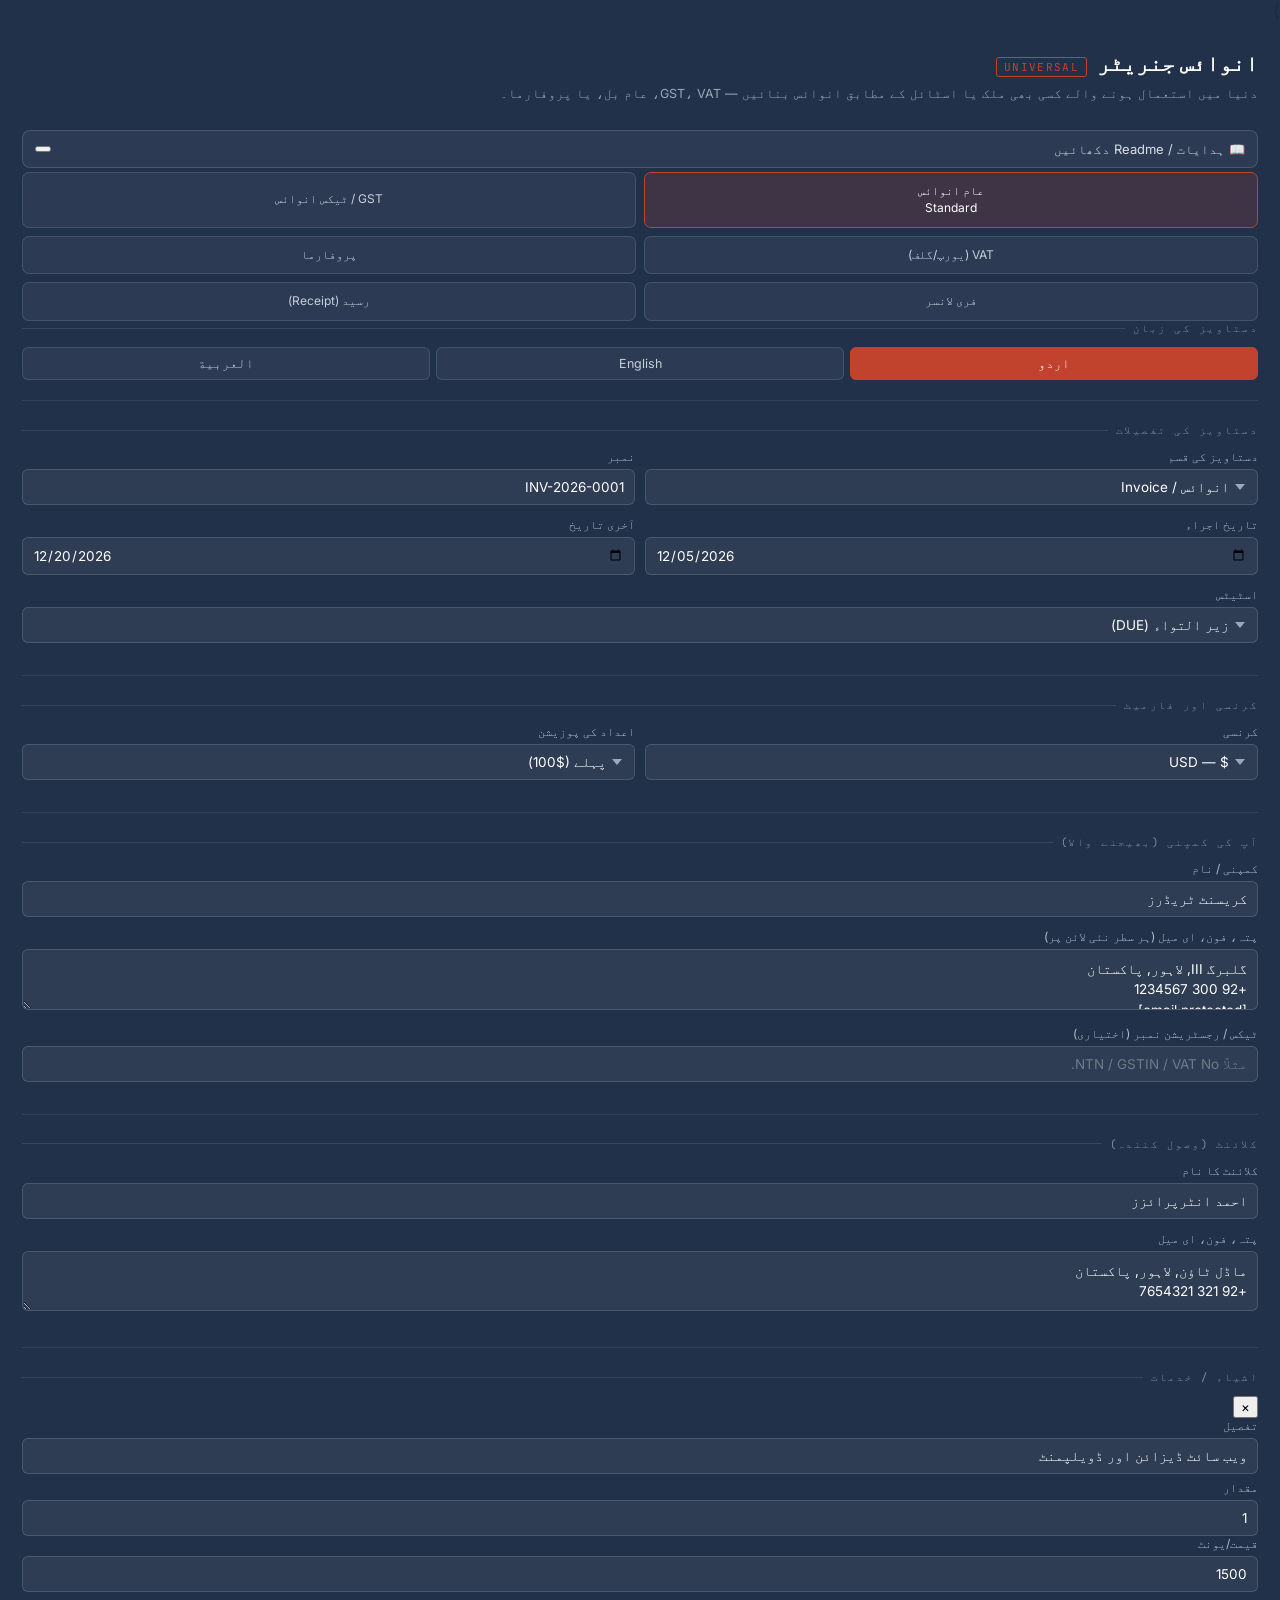
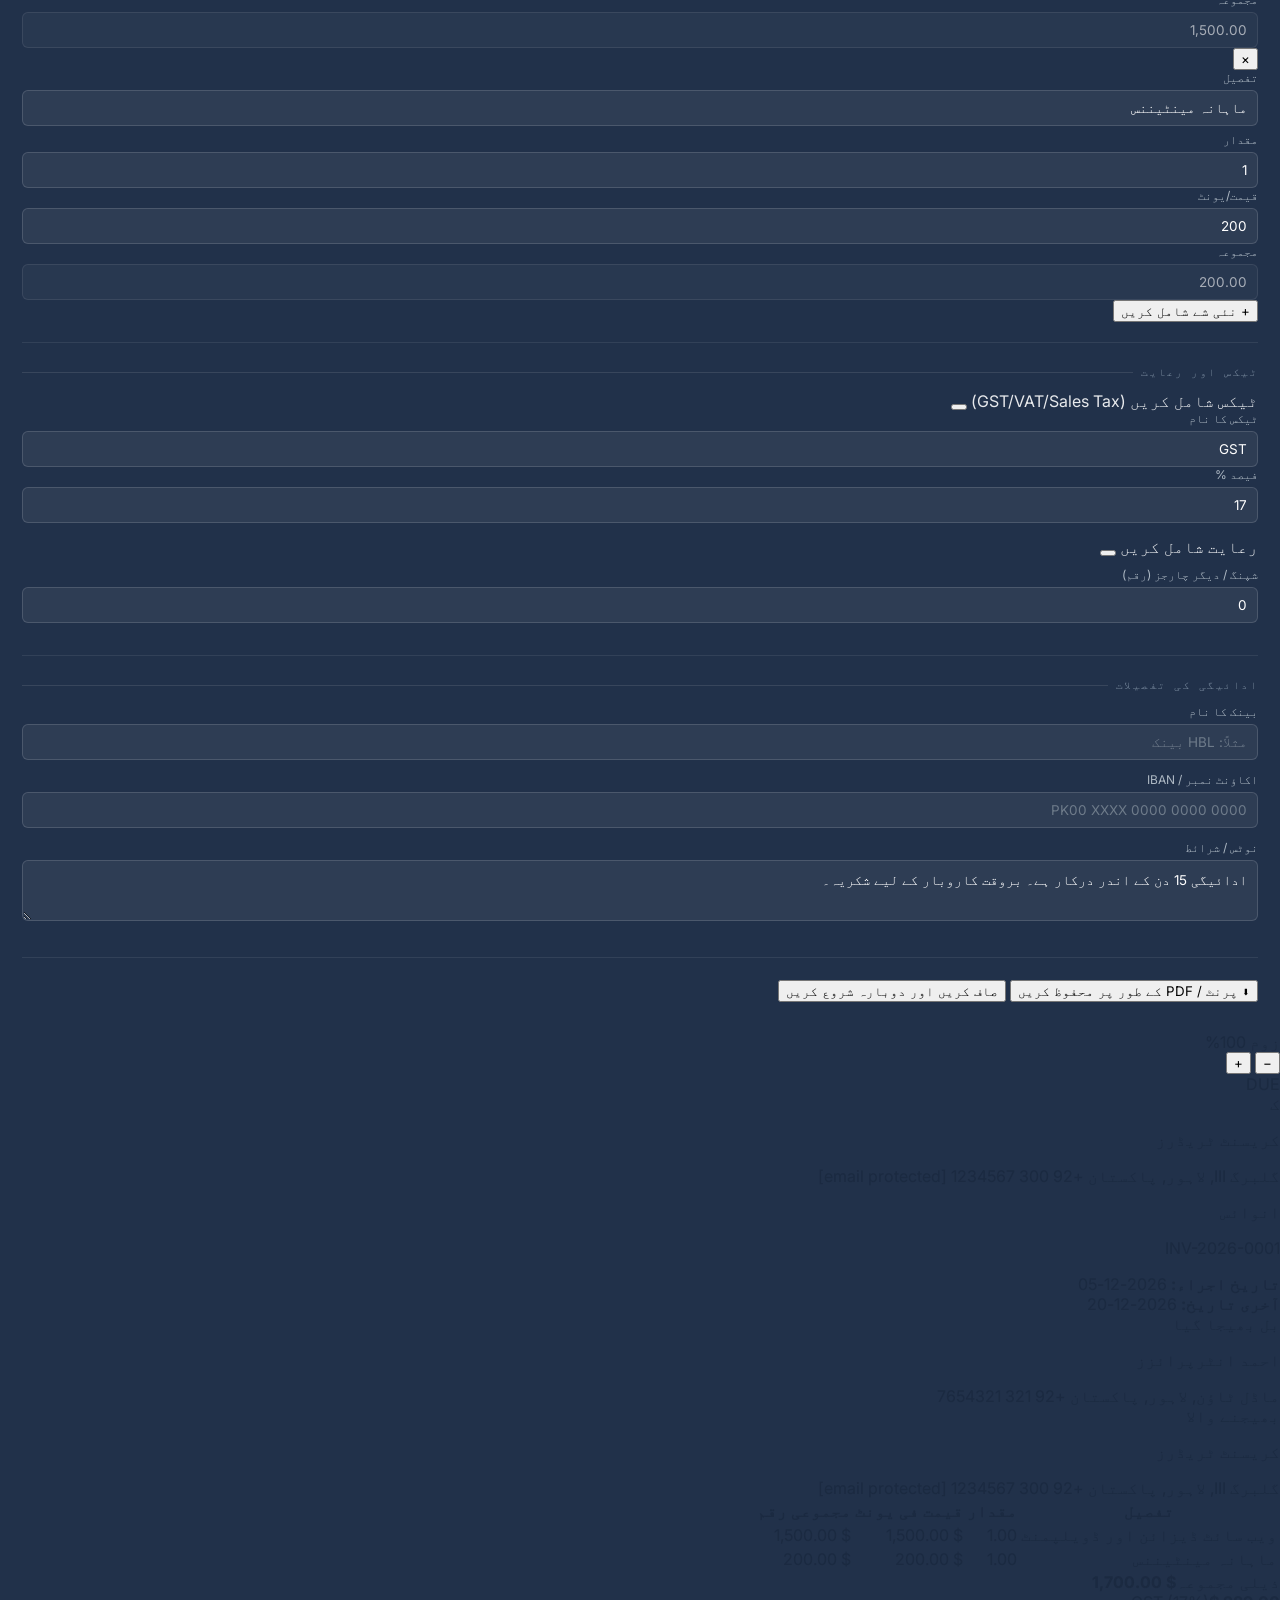
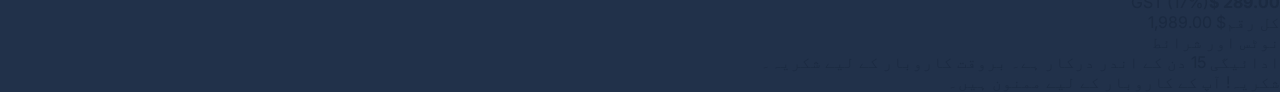
==== index.html @ 214c857a "Update index.html" ====
<!DOCTYPE html>
<html lang="ur" dir="rtl">
<head>
<meta charset="UTF-8">
<meta name="viewport" content="width=device-width, initial-scale=1.0">
<title>انوائس جنریٹر — Universal Invoice Generator</title>
<link rel="preconnect" href="https://fonts.googleapis.com">
<link href="https://fonts.googleapis.com/css2?family=Source+Serif+4:opsz,wght@8..60,400;8..60,500;8..60,600;8..60,700&family=Inter:wght@400;500;600;700&family=JetBrains+Mono:wght@400;500;600&family=Noto+Nastaliq+Urdu:wght@400;700&display=swap" rel="stylesheet">
<style>
:root{
  --ink:#1B2A41;
  --paper:#FAFAF7;
  --slate:#5B6B7C;
  --accent:#C1432E;
  --hairline:#D8D4CB;
  --success:#3D7A5C;
  --panel:#EFEDE6;
  --panel-deep:#21314A;
  --white:#FFFFFF;
}
*{box-sizing:border-box;}
html,body{margin:0;padding:0;}
body{
  font-family:'Inter',sans-serif;
  background:var(--panel-deep);
  color:var(--ink);
  min-height:100vh;
}
::selection{background:var(--accent);color:white;}

button{font-family:inherit;cursor:pointer;}
input,select,textarea{font-family:'Inter',sans-serif;}

.app{
  display:flex;
  flex-direction:column;
  min-height:100vh;
}

.panel{
  background:var(--panel-deep);
  color:#E7E9EC;
  padding:28px 22px 30px;
  position:relative;
}
.panel::-webkit-scrollbar{width:8px;}
.panel::-webkit-scrollbar-thumb{background:rgba(255,255,255,0.15);border-radius:4px;}

.brand{
  display:flex;
  align-items:baseline;
  gap:10px;
  margin-bottom:4px;
}
.brand .mark{
  font-family:'JetBrains Mono',monospace;
  font-size:11px;
  letter-spacing:0.12em;
  color:var(--accent);
  border:1px solid var(--accent);
  padding:2px 7px;
  border-radius:3px;
}
.brand h1{
  font-family:'Source Serif 4',serif;
  font-size:22px;
  font-weight:600;
  margin:0;
  color:#fff;
}

.readme-toggle-row{
  display:flex;
  align-items:center;
  justify-content:space-between;
  background:rgba(255,255,255,0.05);
  border:1px solid rgba(255,255,255,0.14);
  border-radius:8px;
  padding:10px 12px;
  margin:14px 0 4px;
}
.readme-toggle-row span{
  font-size:13px;
  color:#D7DEE5;
}
.readme-panel{
  background:rgba(255,255,255,0.05);
  border:1px solid rgba(255,255,255,0.14);
  border-radius:8px;
  padding:16px 16px 4px;
  margin-bottom:18px;
  font-size:12.5px;
  line-height:1.85;
  color:#C7D0DA;
  display:none;
}
.readme-panel.open{display:block;}
.readme-panel h3{
  font-family:'Source Serif 4',serif;
  font-size:14.5px;
  color:#fff;
  margin:14px 0 6px;
}
.readme-panel h3:first-child{margin-top:0;}
.readme-panel ul{margin:0 0 10px;padding-right:18px;}
[dir="ltr"] .readme-panel ul{padding-right:0;padding-left:18px;}
.readme-panel li{margin-bottom:5px;}
.readme-panel code{
  background:rgba(255,255,255,0.1);
  padding:1px 6px;
  border-radius:4px;
  font-family:'JetBrains Mono',monospace;
  font-size:11.5px;
  color:#FFD9CC;
}
.readme-panel table{width:100%;border-collapse:collapse;margin-bottom:10px;font-size:11.5px;}
.readme-panel th,.readme-panel td{
  border:1px solid rgba(255,255,255,0.14);
  padding:6px 8px;
  text-align:right;
}
[dir="ltr"] .readme-panel th,[dir="ltr"] .readme-panel td{text-align:left;}
.readme-panel th{color:#fff;background:rgba(255,255,255,0.06);}

.panel .sub{
  font-size:12.5px;
  color:#9BA8B8;
  margin:6px 0 26px;
  line-height:1.6;
}

.field-group{
  margin-bottom:22px;
  padding-bottom:20px;
  border-bottom:1px solid rgba(255,255,255,0.08);
}
.field-group:last-of-type{border-bottom:none;}
.fg-label{
  font-family:'JetBrains Mono',monospace;
  font-size:10.5px;
  letter-spacing:0.14em;
  text-transform:uppercase;
  color:#7E8FA3;
  margin-bottom:12px;
  display:flex;
  align-items:center;
  gap:8px;
}
.fg-label::after{
  content:'';
  flex:1;
  height:1px;
  background:rgba(255,255,255,0.1);
}

label.field{
  display:block;
  margin-bottom:12px;
}
label.field span{
  display:block;
  font-size:12px;
  color:#AEB9C4;
  margin-bottom:5px;
}
.row2{display:grid;grid-template-columns:1fr 1fr;gap:10px;}
.row3{display:grid;grid-template-columns:1fr 1fr 1fr;gap:10px;}

input[type=text],input[type=number],input[type=date],input[type=email],select,textarea{
  width:100%;
  background:rgba(255,255,255,0.06);
  border:1px solid rgba(255,255,255,0.14);
  color:#fff;
  padding:9px 10px;
  border-radius:6px;
  font-size:13.5px;
  outline:none;
  transition:border-color .15s, background .15s;
}
input::placeholder,textarea::placeholder{color:#6E7B8A;}
input:focus,select:focus,textarea:focus{
  border-color:var(--accent);
  background:rgba(255,255,255,0.09);
}
textarea{resize:vertical;min-height:54px;line-height:1.5;}
select{appearance:none;background-image:url("data:image/svg+xml,%3Csvg xmlns='http://www.w3.org/2000/svg' width='10' height='6'%3E%3Cpath d='M0 0l5 6 5-6z' fill='%239BA8B8'/%3E%3C/svg%3E");background-repeat:no-repeat;background-position:left 12px center;padding-left:28px;}
[dir="rtl"] select{background-position:right 12px center;padding-right:28px;padding-left:10px;}

.template-grid{
  display:grid;
  grid-template-columns:1fr 1fr;
  gap:8px;
}
.tpl-btn{
  background:rgba(255,255,255,0.05);
  border:1px solid rgba(255,255,255,0.12);
  color:#C7D0DA;
  padding:10px 8px;
  border-radius:7px;
  font-size:12px;
  text-align:center;
  line-height:1.4;
}
.tpl-btn.active{
  border-color:var(--accent);
  background:rgba(193,67,46,0.18);
  color:#fff;
}

.lang-toggle{
  display:flex;
  gap:6px;
}
.lang-toggle button{
  flex:1;
  background:rgba(255,255,255,0.05);
  border:1px solid rgba(255,255,255,0.12);
  color:#C7D0DA;
  padding:8px 4px;
  border-radius:6px;
  font-size:12.5px;
}
.lang-toggle button.active{
  background:var(--accent);
  border-color:var(--accent);
  color:#fff;
  .items-list{display:flex;flex-direction:column;gap:10px;}
.item-card{
  background:rgba(255,255,255,0.04);
  border:1px solid rgba(255,255,255,0.1);
  border-radius:8px;
  padding:12px;
  position:relative;
}
.item-card .item-top{
  display:grid;
  grid-template-columns:1fr;
  gap:8px;
  margin-bottom:8px;
}
.item-card .item-nums{
  display:grid;
  grid-template-columns:1fr 1fr 1fr;
  gap:8px;
}
.item-card .item-nums label span{font-size:10.5px;}
.remove-item{
  position:absolute;
  top:8px;
  left:8px;
  background:none;
  border:none;
  color:#8A97A6;
  font-size:16px;
  line-height:1;
  padding:2px 6px;
}
[dir="rtl"] .remove-item{left:auto;right:8px;}
.remove-item:hover{color:var(--accent);}

.add-item-btn{
  width:100%;
  background:transparent;
  border:1.5px dashed rgba(255,255,255,0.25);
  color:#AEB9C4;
  padding:10px;
  border-radius:7px;
  font-size:13px;
  margin-top:10px;
}
.add-item-btn:hover{border-color:var(--accent);color:#fff;}

.toggle-row{
  display:flex;
  align-items:center;
  justify-content:space-between;
  margin-bottom:12px;
}
.toggle-row span{font-size:13px;color:#D7DEE5;}
.switch{
  width:38px;height:21px;
  background:rgba(255,255,255,0.15);
  border-radius:12px;
  position:relative;
  border:none;
  flex-shrink:0;
}
.switch::after{
  content:'';
  width:15px;height:15px;
  background:#fff;
  border-radius:50%;
  position:absolute;
  top:3px;left:3px;
  transition:transform .18s;
}
.switch.on{background:var(--accent);}
.switch.on::after{transform:translateX(17px);}
[dir="rtl"] .switch.on::after{transform:translateX(-17px);}

.tax-row{display:grid;grid-template-columns:1fr 90px;gap:8px;align-items:end;}

.action-bar{
  margin:24px 0 0;
  padding:18px 0 4px;
  border-top:1px solid rgba(255,255,255,0.1);
}
.btn-primary{
  width:100%;
  background:var(--accent);
  color:#fff;
  border:none;
  padding:14px;
  border-radius:8px;
  font-size:14.5px;
  font-weight:600;
  display:flex;
  align-items:center;
  justify-content:center;
  gap:8px;
  box-shadow:0 8px 24px rgba(193,67,46,0.35);
}
.btn-primary:hover{background:#A8392A;}
.btn-secondary{
  width:100%;
  background:transparent;
  color:#C7D0DA;
  border:1px solid rgba(255,255,255,0.18);
  padding:11px;
  border-radius:8px;
  font-size:13px;
  margin-top:8px;
}
.btn-secondary:hover{border-color:#fff;color:#fff;}

.preview-wrap{
  background:var(--panel-deep);
  display:flex;
  flex-direction:column;
  align-items:center;
  padding:24px 16px 60px;
  overflow-x:auto;
}
.preview-toolbar{
  width:100%;
  max-width:780px;
  display:flex;
  justify-content:space-between;
  align-items:center;
  margin-bottom:18px;
}
.preview-toolbar .zoom-label{
  font-family:'JetBrains Mono',monospace;
  font-size:11px;
  color:#8A97A6;
  letter-spacing:0.08em;
}
.scale-btns{display:flex;gap:6px;}
.scale-btns button{
  background:rgba(255,255,255,0.06);
  border:1px solid rgba(255,255,255,0.14);
  color:#C7D0DA;
  width:30px;height:30px;
  border-radius:6px;
  font-size:15px;
}

#invoice-sheet{
  width:780px;
  min-height:1040px;
  background:var(--paper);
  box-shadow:0 30px 60px -10px rgba(0,0,0,0.5), 0 0 0 1px rgba(0,0,0,0.05);
  position:relative;
  padding:56px 58px 64px;
  font-family:'Inter',sans-serif;
  color:var(--ink);
}
#invoice-sheet.lang-ur{
  direction:rtl;
  font-family:'Noto Nastaliq Urdu','Inter',sans-serif;
}
#invoice-sheet.lang-ar{
  direction:rtl;
  font-family:'Noto Nastaliq Urdu','Inter',sans-serif;
}

.doc-head{
  display:flex;
  justify-content:space-between;
  align-items:flex-start;
  padding-bottom:28px;
  border-bottom:2px solid var(--ink);
  margin-bottom:28px;
}
.issuer-block .logo-fallback{
  width:46px;height:46px;
  background:var(--ink);
  color:var(--paper);
  display:flex;align-items:center;justify-content:center;
  font-family:'Source Serif 4',serif;
  font-size:19px;
  font-weight:700;
  border-radius:4px;
  margin-bottom:10px;
}
.issuer-block .issuer-name{
  font-family:'Source Serif 4',serif;
  font-size:20px;
  font-weight:700;
  margin:0 0 4px;
}
.issuer-block .issuer-meta{
  font-size:12.5px;
  color:var(--slate);
  line-height:1.6;
  white-space:pre-line;
  max-width:280px;
}
.doc-title-block{text-align:left;}
[dir="rtl"] .doc-title-block{text-align:right;}
.doc-title-block .doc-type{
  font-family:'Source Serif 4',serif;
  font-size:32px;
  font-weight:700;
  letter-spacing:0.01em;
  color:var(--ink);
  margin:0 0 6px;
}
.doc-title-block .doc-number{
  font-family:'JetBrains Mono',monospace;
  font-size:13px;
  color:var(--accent);
  font-weight:600;
}
.doc-title-block .doc-dates{
  margin-top:10px;
  font-size:12px;
  color:var(--slate);
  line-height:1.7;
}
.doc-title-block .doc-dates b{color:var(--ink);font-weight:600;}

.status-seal{
  position:absolute;
  top:140px;
  left:62px;
  border:3px solid var(--success);
  color:var(--success);
  font-family:'Source Serif 4',serif;
  font-weight:700;
  font-size:26px;
  letter-spacing:0.12em;
  padding:6px 18px;
  border-radius:6px;
  transform:rotate(-9deg);
  opacity:0.85;
  text-transform:uppercase;
}
[dir="rtl"] .status-seal{left:auto;right:62px;}
.status-seal.due{border-color:var(--accent);color:var(--accent);}

.parties{
  display:grid;
  grid-template-columns:1fr 1fr;
  gap:24px;
  margin-bottom:30px;
}
.party .p-label{
  font-family:'JetBrains Mono',monospace;
  font-size:10px;
  letter-spacing:0.12em;
  text-transform:uppercase;
  color:var(--slate);
  margin-bottom:7px;
}
.party .p-name{font-size:14.5px;font-weight:600;margin-bottom:3px;}
.party .p-meta{font-size:12.5px;color:var(--slate);line-height:1.65;white-space:pre-line;}

table.items{
  width:100%;
  border-collapse:collapse;
  margin-bottom:6px;
}
table.items thead th{
  font-family:'JetBrains Mono',monospace;
  font-size:10px;
  letter-spacing:0.1em;
  text-transform:uppercase;
  color:var(--slate);
  text-align:left;
  padding:0 8px 10px;
  border-bottom:1.5px solid var(--ink);
}
[dir="rtl"] table.items thead th{text-align:right;}
table.items thead th.num,table.items tbody td.num{text-align:right;}
[dir="rtl"] table.items thead th.num,[dir="rtl"] table.items tbody td.num{text-align:left;}
table.items tbody td{
  padding:13px 8px;
  font-size:13px;
  border-bottom:1px solid var(--hairline);
  vertical-align:top;
}
table.items tbody td.num,table.items tbody td.amt{
  font-family:'JetBrains Mono',monospace;
  font-variant-numeric:tabular-nums;
  font-size:12.5px;
}
table.items tbody tr:last-child td{border-bottom:1.5px solid var(--ink);}
table.items tbody td.desc-cell .item-title{font-weight:600;color:var(--ink);}
table.items tbody td.desc-cell .item-sub{color:var(--slate);font-size:11.5px;margin-top:2px;}

.totals-wrap{
  display:flex;
  justify-content:flex-end;
  margin-top:14px;
}
[dir="rtl"] .totals-wrap{justify-content:flex-start;}
.totals-box{width:280px;}
.totals-box .t-row{
  display:flex;
  justify-content:space-between;
  font-size:13px;
  padding:7px 0;
  color:var(--slate);
}
.totals-box .t-row b{
  color:var(--ink);
  font-family:'JetBrains Mono',monospace;
  font-variant-numeric:tabular-nums;
  font-weight:500;
}
.totals-box .t-grand{
  display:flex;
  justify-content:space-between;
  padding:14px 0 0;
  margin-top:8px;
  border-top:2px solid var(--ink);
  font-family:'Source Serif 4',serif;
  font-size:19px;
  font-weight:700;
  color:var(--ink);
}
.totals-box .t-grand .amt{
  font-family:'JetBrains Mono',monospace;
  font-variant-numeric:tabular-nums;
}

.notes-section{
  margin-top:36px;
  padding-top:20px;
  border-top:1px solid var(--hairline);
  display:grid;
  grid-template-columns:1.3fr 1fr;
  gap:24px;
}
.notes-section .n-label{
  font-family:'JetBrains Mono',monospace;
  font-size:10px;
  letter-spacing:0.1em;
  text-transform:uppercase;
  color:var(--slate);
  margin-bottom:6px;
}
.notes-section .n-body{font-size:12px;color:var(--ink);line-height:1.7;white-space:pre-line;}
.notes-section .bank-grid{font-size:12px;line-height:1.9;color:var(--ink);}
.notes-section .bank-grid div{display:flex;justify-content:space-between;gap:10px;}
.notes-section .bank-grid span:first-child{color:var(--slate);}

.doc-footer{
  margin-top:40px;
  padding-top:16px;
  border-top:1px solid var(--hairline);
  font-size:11px;
  color:var(--slate);
  text-align:center;
}

@media print{
  body{background:#fff;}
  .app{grid-template-columns:1fr;}
  .panel,.preview-toolbar{display:none !important;}
  .preview-wrap{padding:0;background:#fff;align-items:flex-start;}
  #invoice-sheet{box-shadow:none;width:100%;}
}

@media (max-width: 560px){
  .row2,.row3,.item-card .item-nums{grid-template-columns:1fr 1fr;}
  .doc-head{flex-direction:column;gap:18px;}
  .doc-title-block{text-align:right;}
  [dir="rtl"] .doc-title-block{text-align:left;}
  .parties{grid-template-columns:1fr;gap:18px;}
  .notes-section{grid-template-columns:1fr;gap:18px;}
  .status-seal{top:auto;bottom:20px;}
}
@media (max-width: 480px){
  .template-grid{grid-template-columns:1fr;}
}
</style>
</head>
  
}<body>

<div class="app">
  <!-- ===================== CONTROL PANEL ===================== -->
  <div class="panel">
    <div class="brand">
      <h1>انوائس جنریٹر</h1>
      <span class="mark">UNIVERSAL</span>
    </div>
    <p class="sub">دنیا میں استعمال ہونے والے کسی بھی ملک یا اسٹائل کے مطابق انوائس بنائیں — GST، VAT، عام بل، یا پروفارما۔</p>

    <div class="readme-toggle-row">
      <span>📖 ہدایات / Readme دکھائیں</span>
      <button class="switch" id="readmeToggle"></button>
    </div>
    <div class="readme-panel" id="readmePanel">
      <h3>یہ ٹول کیا کرتا ہے</h3>
      <ul>
        <li>6 انوائس ٹیمپلیٹس: عام، GST/ٹیکس، VAT، پروفارما، فری لانسر، رسید</li>
        <li>3 زبانیں: اردو، انگریزی، عربی (RTL سپورٹ)</li>
        <li>15+ کرنسیاں اور خودکار ٹیکس/رعایت کیلکولیشن</li>
        <li>PAID/DUE اسٹیمپ اور بینک تفصیلات کا سیکشن</li>
        <li>پرنٹ یا PDF کے طور پر محفوظ کرنے کی سہولت</li>
      </ul>
      <h3>استعمال کا طریقہ</h3>
      <ul>
        <li>اوپر ٹیمپلیٹ منتخب کریں اور زبان چنیں</li>
        <li>اپنی کمپنی اور کلائنٹ کی تفصیلات بھریں</li>
        <li>"نئی شے شامل کریں" سے اشیاء/خدمات لائن بائی لائن شامل کریں</li>
        <li>دائیں/نیچے پریویو خودکار طور پر اپڈیٹ ہوتا رہے گا</li>
      </ul>
      <h3>آن/آف سوئچ بٹن</h3>
      <table>
        <tr><th>سوئچ</th><th>آن ہونے پر</th><th>آف ہونے پر</th></tr>
        <tr><td>ٹیکس</td><td>ٹیکس لائن شامل ہوگی</td><td>ٹیکس لائن ہٹ جائے گی</td></tr>
        <tr><td>رعایت</td><td>رعایت لائن شامل ہوگی</td><td>رعایت لائن ہٹ جائے گی</td></tr>
      </table>
    </div>

    <div class="template-grid" id="template-grid"></div>

    <div class="field-group">
      <div class="fg-label">دستاویز کی زبان</div>
      <div class="lang-toggle" id="lang-toggle">
        <button data-lang="ur" class="active">اردو</button>
        <button data-lang="en">English</button>
        <button data-lang="ar">العربية</button>
      </div>
    </div>

    <div class="field-group">
      <div class="fg-label">دستاویز کی تفصیلات</div>
      <div class="row2">
        <label class="field"><span>دستاویز کی قسم</span>
          <select id="docType">
            <option value="انوائس">انوائس / Invoice</option>
            <option value="پروفارما انوائس">پروفارما انوائس / Proforma</option>
            <option value="ٹیکس انوائس">ٹیکس انوائس / Tax Invoice</option>
            <option value="کریڈٹ نوٹ">کریڈٹ نوٹ / Credit Note</option>
            <option value="رسید">رسید / Receipt</option>
            <option value="کوٹیشن">کوٹیشن / Quotation</option>
          </select>
        </label>
        <label class="field"><span>نمبر</span>
          <input type="text" id="docNumber" value="INV-2026-0001">
        </label>
      </div>
      <div class="row2">
        <label class="field"><span>تاریخ اجراء</span>
          <input type="date" id="issueDate">
        </label>
        <label class="field"><span>آخری تاریخ</span>
          <input type="date" id="dueDate">
        </label>
      </div>
      <label class="field"><span>اسٹیٹس</span>
        <select id="docStatus">
          <option value="none">کوئی نہیں</option>
          <option value="paid">ادا شدہ (PAID)</option>
          <option value="due" selected>زیر التواء (DUE)</option>
        </select>
      </label>
    </div>

    <div class="field-group">
      <div class="fg-label">کرنسی اور فارمیٹ</div>
      <div class="row2">
        <label class="field"><span>کرنسی</span>
          <select id="currency">
            <option value="₨" data-code="PKR">₨ — PKR (پاکستان)</option>
            <option value="$" data-code="USD" selected>$ — USD</option>
            <option value="€" data-code="EUR">€ — EUR</option>
            <option value="£" data-code="GBP">£ — GBP</option>
            <option value="₹" data-code="INR">₹ — INR (بھارت)</option>
            <option value="AED" data-code="AED">AED — متحدہ عرب امارات</option>
            <option value="SAR" data-code="SAR">SAR — سعودی عرب</option>
            <option value="¥" data-code="JPY">¥ — JPY</option>
            <option value="¥" data-code="CNY">¥ — CNY</option>
            <option value="₩" data-code="KRW">₩ — KRW</option>
            <option value="A$" data-code="AUD">A$ — AUD</option>
            <option value="C$" data-code="CAD">C$ — CAD</option>
            <option value="R$" data-code="BRL">R$ — BRL</option>
            <option value="₦" data-code="NGN">₦ — NGN</option>
            <option value="₽" data-code="RUB">₽ — RUB</option>
            <option value="₺" data-code="TRY">₺ — TRY</option>
          </select>
        </label>
        <label class="field"><span>اعداد کی پوزیشن</span>
          <select id="symbolPos">
            <option value="before">پہلے ($100)</option>
            <option value="after">بعد میں (100 ₨)</option>
          </select>
        </label>
      </div>
    </div>

    <div class="field-group">
      <div class="fg-label">آپ کی کمپنی (بھیجنے والا)</div>
      <label class="field"><span>کمپنی / نام</span>
        <input type="text" id="issuerName" placeholder="مثلاً: کریسنٹ ٹریڈرز" value="کریسنٹ ٹریڈرز">
      </label>
      <label class="field"><span>پتہ، فون، ای میل (ہر سطر نئی لائن پر)</span>
        <textarea id="issuerMeta" placeholder="پتہ&#10;فون&#10;ای میل">گلبرگ III, لاہور, پاکستان&#10;+92 300 1234567&#10;[email protected]</textarea>
      </label>
      <label class="field"><span>ٹیکس / رجسٹریشن نمبر (اختیاری)</span>
        <input type="text" id="issuerTax" placeholder="مثلاً NTN / GSTIN / VAT No.">
      </label>
    </div>

    <div class="field-group">
      <div class="fg-label">کلائنٹ (وصول کنندہ)</div>
      <label class="field"><span>کلائنٹ کا نام</span>
        <input type="text" id="clientName" placeholder="مثلاً: احمد انٹرپرائزز" value="احمد انٹرپرائزز">
      </label>
      <label class="field"><span>پتہ، فون، ای میل</span>
        <textarea id="clientMeta" placeholder="پتہ&#10;فون&#10;ای میل">ماڈل ٹاؤن, لاہور, پاکستان&#10;+92 321 7654321</textarea>
      </label>
    </div>

    <div class="field-group">
      <div class="fg-label">اشیاء / خدمات</div>
      <div class="items-list" id="items-list"></div>
      <button class="add-item-btn" id="addItemBtn">+ نئی شے شامل کریں</button>
    </div>

    <div class="field-group">
      <div class="fg-label">ٹیکس اور رعایت</div>
      <div class="toggle-row">
        <span>ٹیکس شامل کریں (GST/VAT/Sales Tax)</span>
        <button class="switch on" id="taxToggle"></button>
      </div>
      <div class="tax-row" id="taxRow">
        <label class="field" style="margin-bottom:0"><span>ٹیکس کا نام</span>
          <input type="text" id="taxLabel" value="GST">
        </label>
        <label class="field" style="margin-bottom:0"><span>فیصد %</span>
          <input type="number" id="taxPercent" value="17">
        </label>
      </div>
      <div class="toggle-row" style="margin-top:14px;">
        <span>رعایت شامل کریں</span>
        <button class="switch" id="discountToggle"></button>
      </div>
      <div class="tax-row" id="discountRow" style="display:none;">
        <label class="field" style="margin-bottom:0"><span>رعایت کا نام</span>
          <input type="text" id="discountLabel" value="رعایت">
        </label>
        <label class="field" style="margin-bottom:0"><span>فیصد %</span>
          <input type="number" id="discountPercent" value="0">
        </label>
      </div>
      <label class="field" style="margin-top:10px;"><span>شپنگ / دیگر چارجز (رقم)</span>
        <input type="number" id="shippingAmt" value="0">
      </label>
    </div>

    <div class="field-group">
      <div class="fg-label">ادائیگی کی تفصیلات</div>
      <label class="field"><span>بینک کا نام</span>
        <input type="text" id="bankName" placeholder="مثلاً: HBL بینک">
      </label>
      <label class="field"><span>اکاؤنٹ نمبر / IBAN</span>
        <input type="text" id="bankAcc" placeholder="PK00 XXXX 0000 0000 0000">
      </label>
      <label class="field"><span>نوٹس / شرائط</span>
        <textarea id="notes" placeholder="ادائیگی کی شرائط، شکریہ کا پیغام وغیرہ">ادائیگی 15 دن کے اندر درکار ہے۔ بروقت کاروبار کے لیے شکریہ۔</textarea>
      </label>
    </div>

    <div class="action-bar">
      <button class="btn-primary" id="printBtn">⬇ پرنٹ / PDF کے طور پر محفوظ کریں</button>
      <button class="btn-secondary" id="resetBtn">صاف کریں اور دوبارہ شروع کریں</button>
    </div>
  </div>

  <!-- ===================== PREVIEW ===================== -->
  <div class="preview-wrap">
    <div class="preview-toolbar">
      <span class="zoom-label" id="zoomLabel">پیش منظر — LIVE PREVIEW</span>
      <div class="scale-btns">
        <button id="zoomOut">−</button>
        <button id="zoomIn">+</button>
      </div>
    </div>

    <div id="sheet-scaler" style="transform-origin:top center;">
      <div id="invoice-sheet" class="lang-ur">
        <div class="status-seal due" id="statusSeal" style="display:none;">DUE</div>

        <div class="doc-head">
          <div class="issuer-block">
            <div class="logo-fallback" id="logoFallback">C</div>
            <p class="issuer-name" id="out-issuerName">کریسنٹ ٹریڈرز</p>
            <div class="issuer-meta" id="out-issuerMeta"></div>
            <div class="issuer-meta" id="out-issuerTax" style="margin-top:4px;"></div>
          </div>
          <div class="doc-title-block">
            <p class="doc-type" id="out-docType">انوائس</p>
            <p class="doc-number" id="out-docNumber">INV-2026-0001</p>
            <div class="doc-dates">
              <div><b id="lbl-issue">تاریخ اجراء:</b> <span id="out-issueDate">—</span></div>
              <div><b id="lbl-due">آخری تاریخ:</b> <span id="out-dueDate">—</span></div>
            </div>
          </div>
        </div>

        <div class="parties">
          <div class="party">
            <div class="p-label" id="lbl-billto">بل بھیجا گیا</div>
            <p class="p-name" id="out-clientName">احمد انٹرپرائزز</p>
            <div class="p-meta" id="out-clientMeta"></div>
          </div>
          <div class="party">
            <div class="p-label" id="lbl-from">بھیجنے والا</div>
            <p class="p-name" id="out-issuerName2">کریسنٹ ٹریڈرز</p>
            <div class="p-meta" id="out-issuerMeta2"></div>
          </div>
        </div>

        <table class="items">
          <thead>
            <tr>
              <th id="th-desc">تفصیل</th>
              <th class="num" id="th-qty">مقدار</th>
              <th class="num" id="th-rate">قیمت فی یونٹ</th>
              <th class="num" id="th-amt">مجموعی رقم</th>
            </tr>
          </thead>
          <tbody id="out-items"></tbody>
        </table>

        <div class="totals-wrap">
          <div class="totals-box" id="out-totals"></div>
        </div>

        <div class="notes-section">
          <div>
            <div class="n-label" id="lbl-notes">نوٹس اور شرائط</div>
            <div class="n-body" id="out-notes"></div>
          </div>
          <div id="bankBlock">
            <div class="n-label" id="lbl-payment">ادائیگی کی تفصیلات</div>
            <div class="bank-grid" id="out-bank"></div>
          </div>
        </div>

        <div class="doc-footer" id="out-footer">اس دستاویز کو انوائس جنریٹر کے ذریعے تیار کیا گیا — شکریہ!</div>
      </div>
    </div>
  </div>
</div>
<script>
/* ============== STATE ============== */
let items = [
  {desc:'ویب سائٹ ڈیزائن اور ڈویلپمنٹ', sub:'', qty:1, rate:1500},
  {desc:'ماہانہ مینٹیننس', sub:'جون 2026', qty:1, rate:200},
];
let lang = 'ur';
let taxOn = true, discountOn = false;
let scale = 1;

const templates = [
  {id:'standard', label:'عام انوائس\nStandard'},
  {id:'gst', label:'GST / ٹیکس انوائس'},
  {id:'vat', label:'VAT (یورپ/گلف)'},
  {id:'proforma', label:'پروفارما'},
  {id:'freelance', label:'فری لانسر'},
  {id:'receipt', label:'رسید (Receipt)'},
];
let activeTemplate = 'standard';

const i18n = {
  ur: { invoice:'انوائس', billto:'بل بھیجا گیا', from:'بھیجنے والا', issue:'تاریخ اجراء:', due:'آخری تاریخ:',
    desc:'تفصیل', qty:'مقدار', rate:'قیمت فی یونٹ', amt:'مجموعی رقم', subtotal:'ذیلی مجموعہ', total:'کل رقم',
    notes:'نوٹس اور شرائط', payment:'ادائیگی کی تفصیلات', bank:'بینک', account:'اکاؤنٹ', footer:'شکریہ! آپ کے کاروبار کے لیے ممنون ہیں۔' },
  en: { invoice:'INVOICE', billto:'Bill To', from:'From', issue:'Issue Date:', due:'Due Date:',
    desc:'Description', qty:'Qty', rate:'Unit Price', amt:'Amount', subtotal:'Subtotal', total:'Total Due',
    notes:'Notes & Terms', payment:'Payment Details', bank:'Bank', account:'Account', footer:'Thank you for your business!' },
  ar: { invoice:'فاتورة', billto:'إلى', from:'من', issue:'تاريخ الإصدار:', due:'تاريخ الاستحقاق:',
    desc:'الوصف', qty:'الكمية', rate:'سعر الوحدة', amt:'المبلغ', subtotal:'المجموع الفرعي', total:'الإجمالي المستحق',
    notes:'ملاحظات وشروط', payment:'تفاصيل الدفع', bank:'البنك', account:'الحساب', footer:'شكراً لتعاملكم معنا!' },
};

/* ============== DOM refs ============== */
const $ = id => document.getElementById(id);

/* ============== Render template buttons ============== */
function renderTemplateGrid(){
  const grid = $('template-grid');
  grid.innerHTML = '';
  templates.forEach(t=>{
    const b = document.createElement('button');
    b.className = 'tpl-btn' + (t.id===activeTemplate ? ' active':'');
    b.style.whiteSpace = 'pre-line';
    b.textContent = t.label;
    b.onclick = ()=>{ applyTemplate(t.id); };
    grid.appendChild(b);
  });
}

function applyTemplate(id){
  activeTemplate = id;
  renderTemplateGrid();
  const docTypeSel = $('docType');
  if(id==='gst'){ docTypeSel.value='ٹیکس انوائس'; taxOn=true; $('taxLabel').value='GST'; $('taxPercent').value='17'; }
  if(id==='vat'){ docTypeSel.value='ٹیکس انوائس'; taxOn=true; $('taxLabel').value='VAT'; $('taxPercent').value='15'; }
  if(id==='proforma'){ docTypeSel.value='پروفارما انوائس'; }
  if(id==='standard'){ docTypeSel.value='انوائس'; }
  if(id==='freelance'){ docTypeSel.value='انوائس'; taxOn=false; }
  if(id==='receipt'){ docTypeSel.value='رسید'; $('docStatus').value='paid'; }
  syncTaxSwitch();
  render();
}

function syncTaxSwitch(){
  $('taxToggle').classList.toggle('on', taxOn);
  $('taxRow').style.display = taxOn ? 'grid' : 'none';
}

/* ============== Line items UI ============== */
function renderItemsUI(){
  const list = $('items-list');
  list.innerHTML = '';
  items.forEach((it, idx)=>{
    const card = document.createElement('div');
    card.className = 'item-card';
    card.innerHTML = `
      <button class="remove-item" data-idx="${idx}">×</button>
      <div class="item-top">
        <label class="field" style="margin-bottom:6px;"><span>تفصیل</span>
          <input type="text" class="it-desc" data-idx="${idx}" value="${escapeHtml(it.desc)}" placeholder="شے کا نام">
        </label>
      </div>
      <div class="item-nums">
        <label class="field" style="margin-bottom:0;"><span>مقدار</span>
          <input type="number" class="it-qty" data-idx="${idx}" value="${it.qty}" min="0" step="any">
        </label>
        <label class="field" style="margin-bottom:0;"><span>قیمت/یونٹ</span>
          <input type="number" class="it-rate" data-idx="${idx}" value="${it.rate}" min="0" step="any">
        </label>
        <label class="field" style="margin-bottom:0;"><span>مجموعہ</span>
          <input type="text" value="${fmtNum(it.qty*it.rate)}" disabled style="opacity:0.6">
        </label>
      </div>
    `;
    list.appendChild(card);
  });

  list.querySelectorAll('.remove-item').forEach(btn=>{
    btn.onclick = ()=>{ items.splice(+btn.dataset.idx,1); renderItemsUI(); render(); };
  });
  list.querySelectorAll('.it-desc').forEach(inp=>{
    inp.oninput = ()=>{ items[+inp.dataset.idx].desc = inp.value; render(); };
  });
  list.querySelectorAll('.it-qty').forEach(inp=>{
    inp.oninput = ()=>{ items[+inp.dataset.idx].qty = parseFloat(inp.value)||0; renderItemsUI(); render(); };
  });
  list.querySelectorAll('.it-rate').forEach(inp=>{
    inp.oninput = ()=>{ items[+inp.dataset.idx].rate = parseFloat(inp.value)||0; renderItemsUI(); render(); };
  });
}

function escapeHtml(s){ return (s||'').replace(/[&<>"']/g, c=>({'&':'&amp;','<':'&lt;','>':'&gt;','"':'&quot;',"'":'&#39;'}[c])); }

$('addItemBtn').onclick = ()=>{
  items.push({desc:'', sub:'', qty:1, rate:0});
  renderItemsUI(); render();
};

/* ============== Number / currency formatting ============== */
function fmtNum(n){
  return (Math.round(n*100)/100).toLocaleString('en-US', {minimumFractionDigits:2, maximumFractionDigits:2});
}
function fmtCurrency(n){
  const sym = $('currency').value;
  const pos = $('symbolPos').value;
  const numStr = fmtNum(n);
  return pos==='before' ? `${sym} ${numStr}` : `${numStr} ${sym}`;
}

/* ============== Main render ============== */
function render(){
  const t = i18n[lang];
  const sheet = $('invoice-sheet');
  sheet.className = 'lang-' + lang;
  sheet.setAttribute('dir', (lang==='ur'||lang==='ar') ? 'rtl' : 'ltr');

  $('lbl-issue').textContent = t.issue;
  $('lbl-due').textContent = t.due;
  $('lbl-billto').textContent = t.billto;
  $('lbl-from').textContent = t.from;
  $('th-desc').textContent = t.desc;
  $('th-qty').textContent = t.qty;
  $('th-rate').textContent = t.rate;
  $('th-amt').textContent = t.amt;
  $('lbl-notes').textContent = t.notes;
  $('lbl-payment').textContent = t.payment;

  const docType = $('docType').value || t.invoice;
  $('out-docType').textContent = lang==='en' ? (docType.split('/')[1]||docType).trim() : docType;
  $('out-docNumber').textContent = $('docNumber').value;
  $('out-issueDate').textContent = $('issueDate').value || '—';
  $('out-dueDate').textContent = $('dueDate').value || '—';

  const issuerName = $('issuerName').value || '—';
  $('out-issuerName').textContent = issuerName;
  $('out-issuerName2').textContent = issuerName;
  $('logoFallback').textContent = issuerName.trim().charAt(0).toUpperCase() || '?';
  $('out-issuerMeta').textContent = $('issuerMeta').value;
  $('out-issuerMeta2').textContent = $('issuerMeta').value;
  $('out-issuerTax').textContent = $('issuerTax').value ? ('Tax/Reg No: ' + $('issuerTax').value) : '';

  $('out-clientName').textContent = $('clientName').value || '—';
  $('out-clientMeta').textContent = $('clientMeta').value;

  const status = $('docStatus').value;
  const seal = $('statusSeal');
  if(status==='none'){ seal.style.display='none'; }
  else {
    seal.style.display='block';
    seal.textContent = status==='paid' ? 'PAID' : 'DUE';
    seal.classList.toggle('due', status==='due');
  }

  const tbody = $('out-items');
  tbody.innerHTML = '';
  let subtotal = 0;
  items.forEach(it=>{
    const amount = (it.qty||0) * (it.rate||0);
    subtotal += amount;
    const tr = document.createElement('tr');
    tr.innerHTML = `
      <td class="desc-cell"><div class="item-title">${escapeHtml(it.desc)||'—'}</div></td>
      <td class="num">${fmtNum(it.qty)}</td>
      <td class="num">${fmtCurrency(it.rate)}</td>
      <td class="amt">${fmtCurrency(amount)}</td>
    `;
    tbody.appendChild(tr);
  });

  let discountAmt = 0;
  if(discountOn){
    const pct = parseFloat($('discountPercent').value)||0;
    discountAmt = subtotal * (pct/100);
  }
  const taxedBase = subtotal - discountAmt;
  let taxAmt = 0, taxLabel='';
  if(taxOn){
    const pct = parseFloat($('taxPercent').value)||0;
    taxAmt = taxedBase * (pct/100);
    taxLabel = `${$('taxLabel').value || 'Tax'} (${pct}%)`;
  }
  const shipping = parseFloat($('shippingAmt').value)||0;
  const grandTotal = taxedBase + taxAmt + shipping;

  const totalsBox = $('out-totals');
  let html = `<div class="t-row"><span>${t.subtotal}</span><b>${fmtCurrency(subtotal)}</b></div>`;
  if(discountOn){
    html += `<div class="t-row"><span>${$('discountLabel').value || 'Discount'} (${$('discountPercent').value||0}%)</span><b>−${fmtCurrency(discountAmt)}</b></div>`;
  }
  if(taxOn){
    html += `<div class="t-row"><span>${taxLabel}</span><b>${fmtCurrency(taxAmt)}</b></div>`;
  }
  if(shipping){
    html += `<div class="t-row"><span>شپنگ / دیگر</span><b>${fmtCurrency(shipping)}</b></div>`;
  }
  html += `<div class="t-grand"><span>${t.total}</span><span class="amt">${fmtCurrency(grandTotal)}</span></div>`;
  totalsBox.innerHTML = html;

  $('out-notes').textContent = $('notes').value;
  const bankName = $('bankName').value, bankAcc = $('bankAcc').value;
  const bankBlock = $('bankBlock');
  if(bankName || bankAcc){
    bankBlock.style.display='block';
    $('out-bank').innerHTML = `
      ${bankName ? `<div><span>${t.bank}</span><span>${escapeHtml(bankName)}</span></div>`:''}
      ${bankAcc ? `<div><span>${t.account}</span><span>${escapeHtml(bankAcc)}</span></div>`:''}
    `;
  } else {
    bankBlock.style.display='none';
  }

  $('out-footer').textContent = t.footer;
}

/* ============== Event wiring ============== */
['docType','docNumber','issueDate','dueDate','docStatus','currency','symbolPos',
 'issuerName','issuerMeta','issuerTax','clientName','clientMeta',
 'taxLabel','taxPercent','discountLabel','discountPercent','shippingAmt',
 'bankName','bankAcc','notes'].forEach(id=>{
  $(id).addEventListener('input', render);
  $(id).addEventListener('change', render);
});

$('taxToggle').onclick = ()=>{ taxOn = !taxOn; syncTaxSwitch(); render(); };
$('readmeToggle').onclick = ()=>{
  $('readmeToggle').classList.toggle('on');
  $('readmePanel').classList.toggle('open');
};
$('discountToggle').onclick = ()=>{
  discountOn = !discountOn;
  $('discountToggle').classList.toggle('on', discountOn);
  $('discountRow').style.display = discountOn ? 'grid' : 'none';
  render();
};

$('lang-toggle').querySelectorAll('button').forEach(btn=>{
  btn.onclick = ()=>{
    lang = btn.dataset.lang;
    $('lang-toggle').querySelectorAll('button').forEach(b=>b.classList.remove('active'));
    btn.classList.add('active');
    render();
  };
});

$('printBtn').onclick = ()=>window.print();
$('resetBtn').onclick = ()=>{
  if(confirm('کیا آپ واقعی تمام فیلڈز صاف کرنا چاہتے ہیں؟')){
    location.reload();
  }
};

$('zoomIn').onclick = ()=>{ scale = Math.min(1.3, scale+0.1); applyScale(true); };
$('zoomOut').onclick = ()=>{ scale = Math.max(0.4, scale-0.1); applyScale(true); };
function applyScale(manual){
  if(manual) userScaled = true;
  $('sheet-scaler').style.transform = `scale(${scale})`;
  $('sheet-scaler').style.marginBottom = `${(scale-1)*1040}px`;
  $('zoomLabel').textContent = `زوم ${Math.round(scale*100)}%`;
}
let userScaled = false;
function autoFit(){
  if(userScaled) return;
  const wrap = document.querySelector('.preview-wrap');
  const available = wrap.clientWidth - 32;
  const sheetWidth = 780;
  scale = available < sheetWidth ? Math.max(0.4, available/sheetWidth) : 1;
  applyScale(false);
}
window.addEventListener('resize', autoFit);

/* ============== Init ============== */
function setDefaultDates(){
  const today = new Date();
  const due = new Date(); due.setDate(due.getDate()+15);
  $('issueDate').value = today.toISOString().slice(0,10);
  $('dueDate').value = due.toISOString().slice(0,10);
}

renderTemplateGrid();
renderItemsUI();
setDefaultDates();
syncTaxSwitch();
render();
autoFit();
</script>
</body>
  </html>
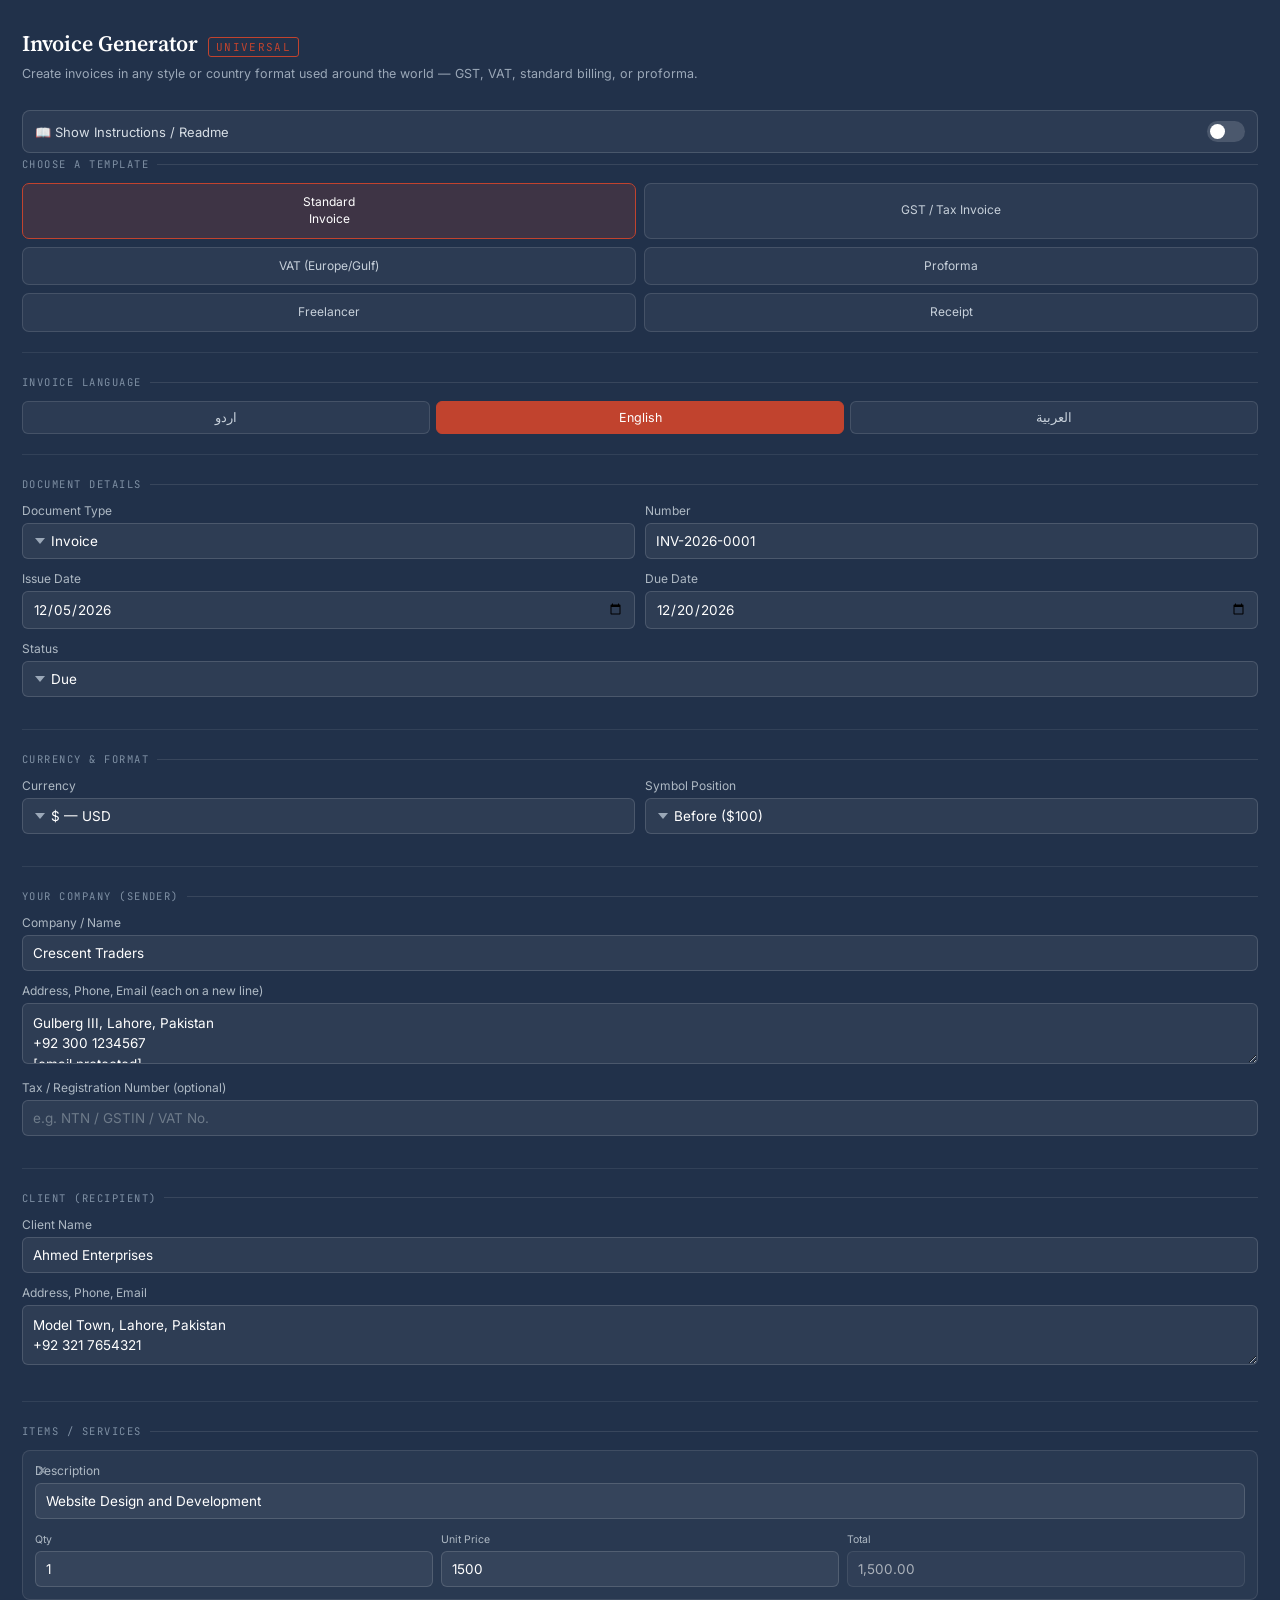
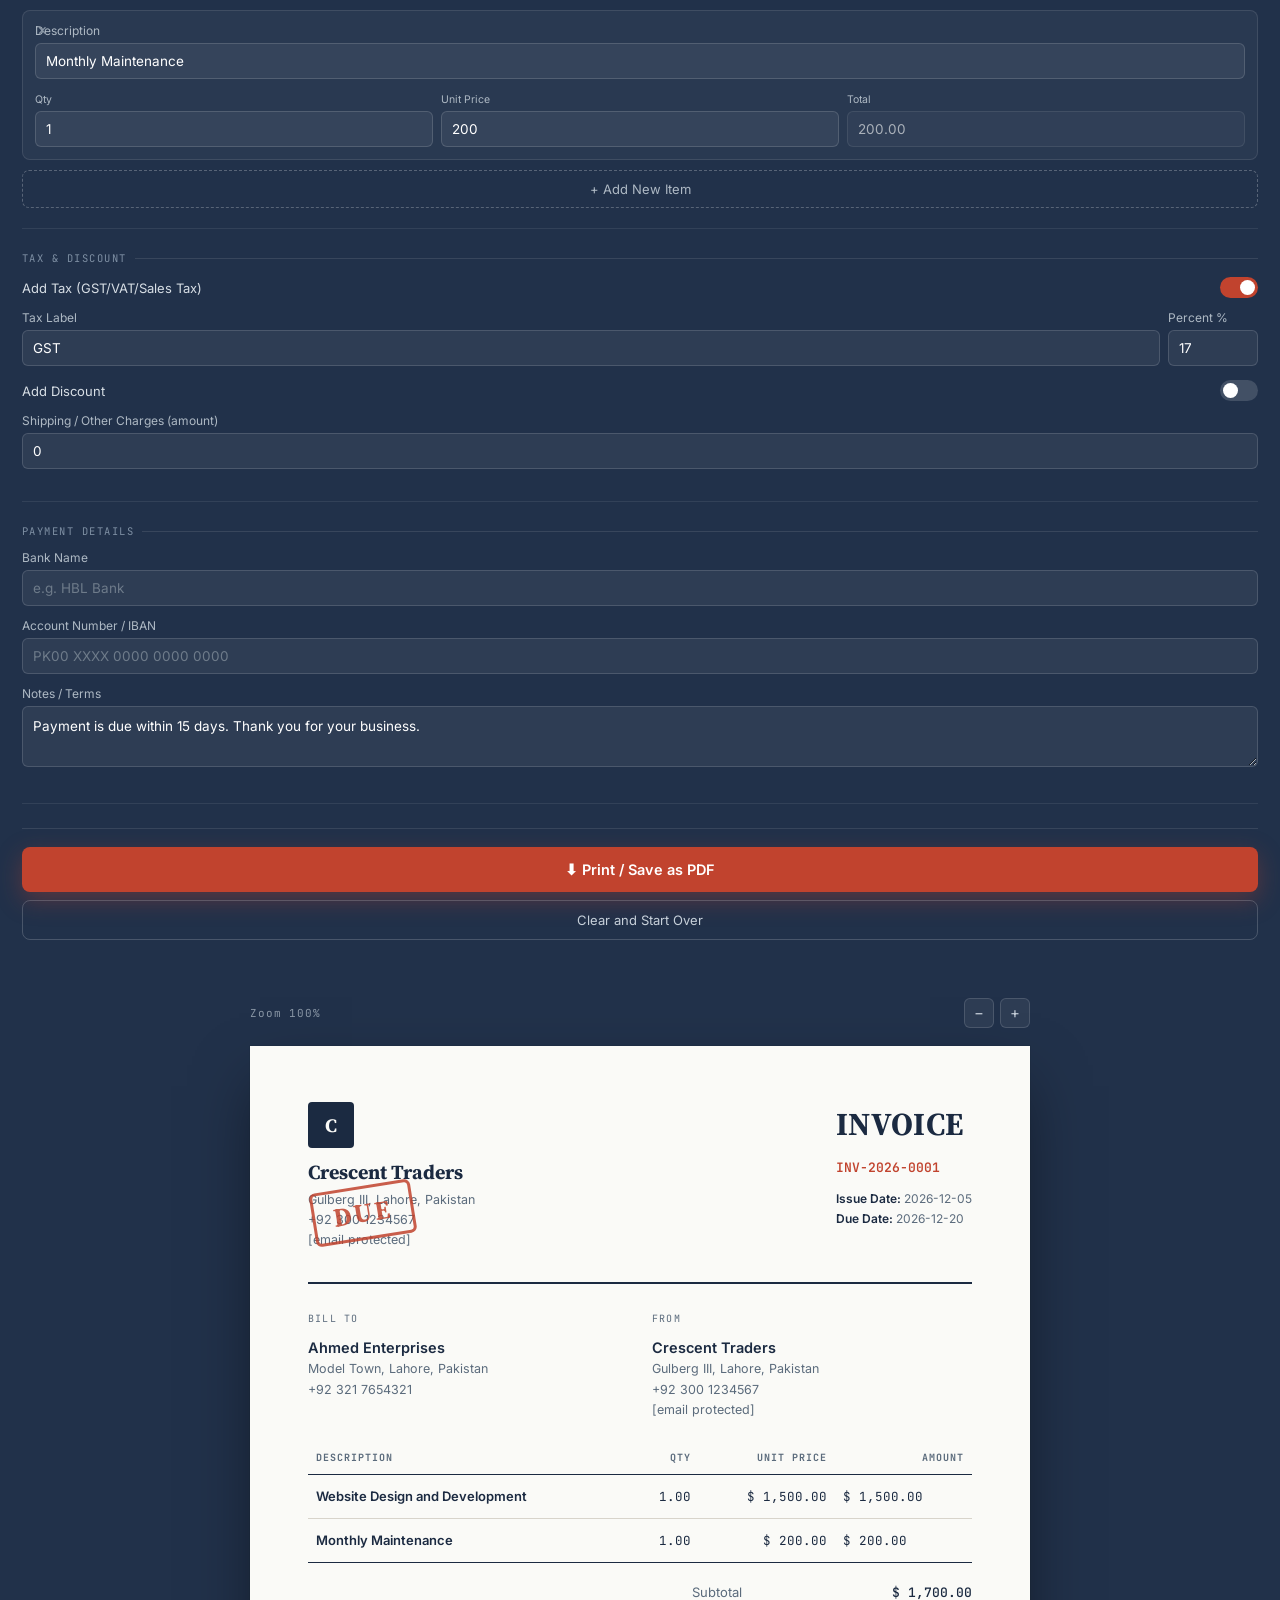
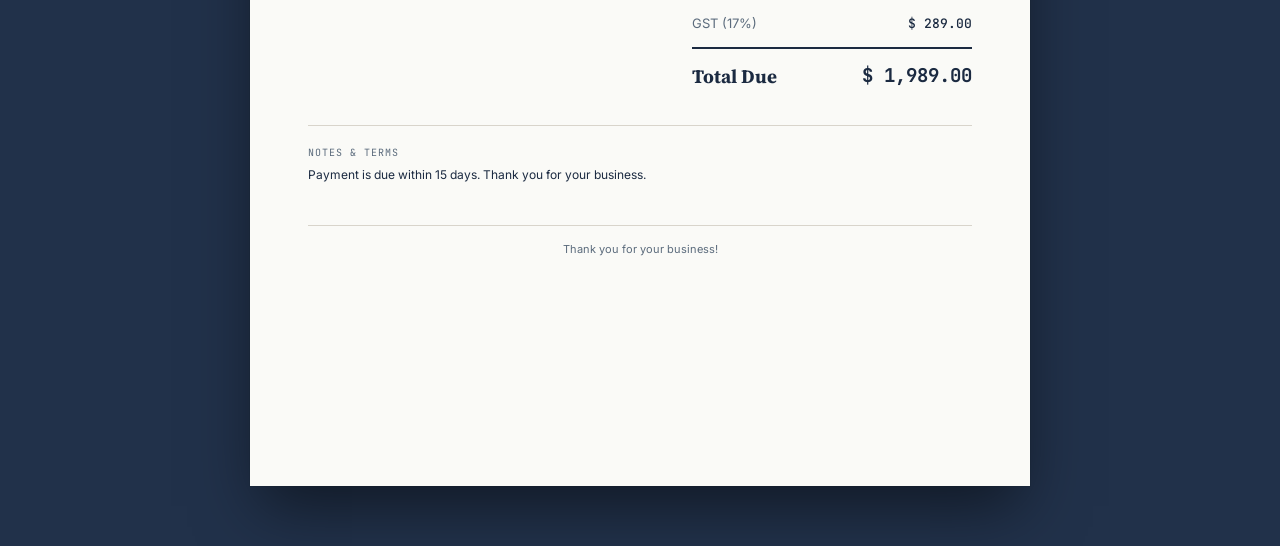
==== commit 7d68c5d0: "Update index.html" ====
--- a/index.html
+++ b/index.html
@@ -1,9 +1,9 @@
 <!DOCTYPE html>
-<html lang="ur" dir="rtl">
+<html lang="en" dir="ltr">
 <head>
 <meta charset="UTF-8">
 <meta name="viewport" content="width=device-width, initial-scale=1.0">
-<title>انوائس جنریٹر — Universal Invoice Generator</title>
+<title>Invoice Generator — Universal Invoice Generator</title>
 <link rel="preconnect" href="https://fonts.googleapis.com">
 <link href="https://fonts.googleapis.com/css2?family=Source+Serif+4:opsz,wght@8..60,400;8..60,500;8..60,600;8..60,700&family=Inter:wght@400;500;600;700&family=JetBrains+Mono:wght@400;500;600&family=Noto+Nastaliq+Urdu:wght@400;700&display=swap" rel="stylesheet">
 <style>
@@ -121,7 +121,6 @@
 }
 [dir="ltr"] .readme-panel th,[dir="ltr"] .readme-panel td{text-align:left;}
 .readme-panel th{color:#fff;background:rgba(255,255,255,0.06);}
-
 .panel .sub{
   font-size:12.5px;
   color:#9BA8B8;
@@ -224,7 +223,9 @@
   background:var(--accent);
   border-color:var(--accent);
   color:#fff;
-  .items-list{display:flex;flex-direction:column;gap:10px;}
+}
+
+.items-list{display:flex;flex-direction:column;gap:10px;}
 .item-card{
   background:rgba(255,255,255,0.04);
   border:1px solid rgba(255,255,255,0.1);
@@ -273,7 +274,7 @@
 .toggle-row{
   display:flex;
   align-items:center;
-  justify-content:space-between;
+  justify-content:space-between;justify-content:space-between;
   margin-bottom:12px;
 }
 .toggle-row span{font-size:13px;color:#D7DEE5;}
@@ -597,103 +598,107 @@
 }
 </style>
 </head>
-  
-}<body>
-
-<div class="app">
+<body><div class="app">
   <!-- ===================== CONTROL PANEL ===================== -->
   <div class="panel">
     <div class="brand">
-      <h1>انوائس جنریٹر</h1>
+      <h1>Invoice Generator</h1>
       <span class="mark">UNIVERSAL</span>
     </div>
-    <p class="sub">دنیا میں استعمال ہونے والے کسی بھی ملک یا اسٹائل کے مطابق انوائس بنائیں — GST، VAT، عام بل، یا پروفارما۔</p>
+    <p class="sub">Create invoices in any style or country format used around the world — GST, VAT, standard billing, or proforma.</p>
 
     <div class="readme-toggle-row">
-      <span>📖 ہدایات / Readme دکھائیں</span>
+      <span>📖 Show Instructions / Readme</span>
       <button class="switch" id="readmeToggle"></button>
     </div>
     <div class="readme-panel" id="readmePanel">
-      <h3>یہ ٹول کیا کرتا ہے</h3>
+      <h3>What this tool does</h3>
       <ul>
-        <li>6 انوائس ٹیمپلیٹس: عام، GST/ٹیکس، VAT، پروفارما، فری لانسر، رسید</li>
-        <li>3 زبانیں: اردو، انگریزی، عربی (RTL سپورٹ)</li>
-        <li>15+ کرنسیاں اور خودکار ٹیکس/رعایت کیلکولیشن</li>
-        <li>PAID/DUE اسٹیمپ اور بینک تفصیلات کا سیکشن</li>
-        <li>پرنٹ یا PDF کے طور پر محفوظ کرنے کی سہولت</li>
+        <li>6 invoice templates: Standard, GST/Tax, VAT, Proforma, Freelancer, Receipt</li>
+        <li>3 languages: Urdu, English, Arabic (with RTL support)</li>
+        <li>15+ currencies with automatic tax/discount calculation</li>
+        <li>PAID/DUE stamp and bank details section</li>
+        <li>Print or save as PDF</li>
       </ul>
-      <h3>استعمال کا طریقہ</h3>
+      <h3>How to use it</h3>
       <ul>
-        <li>اوپر ٹیمپلیٹ منتخب کریں اور زبان چنیں</li>
-        <li>اپنی کمپنی اور کلائنٹ کی تفصیلات بھریں</li>
-        <li>"نئی شے شامل کریں" سے اشیاء/خدمات لائن بائی لائن شامل کریں</li>
-        <li>دائیں/نیچے پریویو خودکار طور پر اپڈیٹ ہوتا رہے گا</li>
+        <li>Choose a template above and pick a language</li>
+        <li>Fill in your company and client details</li>
+        <li>Use "+ Add New Item" to add line items one by one</li>
+        <li>The preview updates automatically as you type</li>
       </ul>
-      <h3>آن/آف سوئچ بٹن</h3>
+      <h3>On/Off toggle switches</h3>
       <table>
-        <tr><th>سوئچ</th><th>آن ہونے پر</th><th>آف ہونے پر</th></tr>
-        <tr><td>ٹیکس</td><td>ٹیکس لائن شامل ہوگی</td><td>ٹیکس لائن ہٹ جائے گی</td></tr>
-        <tr><td>رعایت</td><td>رعایت لائن شامل ہوگی</td><td>رعایت لائن ہٹ جائے گی</td></tr>
+        <tr><th>Switch</th><th>When ON</th><th>When OFF</th></tr>
+        <tr><td>Tax</td><td>Tax line is added</td><td>Tax line is removed</td></tr>
+        <tr><td>Discount</td><td>Discount line is added</td><td>Discount line is removed</td></tr>
       </table>
     </div>
 
-    <div class="template-grid" id="template-grid"></div>
-
+    <!-- Template / region -->
     <div class="field-group">
-      <div class="fg-label">دستاویز کی زبان</div>
+      <div class="fg-label">Choose a Template</div>
+      <div class="template-grid" id="template-grid"></div>
+    </div>
+
+    <!-- Document language -->
+    <div class="field-group">
+      <div class="fg-label">Invoice Language</div>
       <div class="lang-toggle" id="lang-toggle">
-        <button data-lang="ur" class="active">اردو</button>
-        <button data-lang="en">English</button>
+        <button data-lang="ur">اردو</button>
+        <button data-lang="en" class="active">English</button>
         <button data-lang="ar">العربية</button>
       </div>
     </div>
 
+    <!-- Doc meta -->
     <div class="field-group">
-      <div class="fg-label">دستاویز کی تفصیلات</div>
+      <div class="fg-label">Document Details</div>
       <div class="row2">
-        <label class="field"><span>دستاویز کی قسم</span>
+        <label class="field"><span>Document Type</span>
           <select id="docType">
-            <option value="انوائس">انوائس / Invoice</option>
-            <option value="پروفارما انوائس">پروفارما انوائس / Proforma</option>
-            <option value="ٹیکس انوائس">ٹیکس انوائس / Tax Invoice</option>
-            <option value="کریڈٹ نوٹ">کریڈٹ نوٹ / Credit Note</option>
-            <option value="رسید">رسید / Receipt</option>
-            <option value="کوٹیشن">کوٹیشن / Quotation</option>
+            <option value="انوائس">Invoice</option>
+            <option value="پروفارما انوائس">Proforma Invoice</option>
+            <option value="ٹیکس انوائس">Tax Invoice</option>
+            <option value="کریڈٹ نوٹ">Credit Note</option>
+            <option value="رسید">Receipt</option>
+            <option value="کوٹیشن">Quotation</option>
           </select>
         </label>
-        <label class="field"><span>نمبر</span>
+        <label class="field"><span>Number</span>
           <input type="text" id="docNumber" value="INV-2026-0001">
         </label>
       </div>
       <div class="row2">
-        <label class="field"><span>تاریخ اجراء</span>
+        <label class="field"><span>Issue Date</span>
           <input type="date" id="issueDate">
         </label>
-        <label class="field"><span>آخری تاریخ</span>
+        <label class="field"><span>Due Date</span>
           <input type="date" id="dueDate">
         </label>
       </div>
-      <label class="field"><span>اسٹیٹس</span>
+      <label class="field"><span>Status</span>
         <select id="docStatus">
-          <option value="none">کوئی نہیں</option>
-          <option value="paid">ادا شدہ (PAID)</option>
-          <option value="due" selected>زیر التواء (DUE)</option>
+          <option value="none">None</option>
+          <option value="paid">Paid</option>
+          <option value="due" selected>Due</option>
         </select>
       </label>
     </div>
 
+    <!-- Currency / locale -->
     <div class="field-group">
-      <div class="fg-label">کرنسی اور فارمیٹ</div>
+      <div class="fg-label">Currency & Format</div>
       <div class="row2">
-        <label class="field"><span>کرنسی</span>
+        <label class="field"><span>Currency</span>
           <select id="currency">
-            <option value="₨" data-code="PKR">₨ — PKR (پاکستان)</option>
+            <option value="₨" data-code="PKR">₨ — PKR (Pakistan)</option>
             <option value="$" data-code="USD" selected>$ — USD</option>
             <option value="€" data-code="EUR">€ — EUR</option>
             <option value="£" data-code="GBP">£ — GBP</option>
-            <option value="₹" data-code="INR">₹ — INR (بھارت)</option>
-            <option value="AED" data-code="AED">AED — متحدہ عرب امارات</option>
-            <option value="SAR" data-code="SAR">SAR — سعودی عرب</option>
+            <option value="₹" data-code="INR">₹ — INR (India)</option>
+            <option value="AED" data-code="AED">AED — UAE</option>
+            <option value="SAR" data-code="SAR">SAR — Saudi Arabia</option>
             <option value="¥" data-code="JPY">¥ — JPY</option>
             <option value="¥" data-code="CNY">¥ — CNY</option>
             <option value="₩" data-code="KRW">₩ — KRW</option>
@@ -705,98 +710,103 @@
             <option value="₺" data-code="TRY">₺ — TRY</option>
           </select>
         </label>
-        <label class="field"><span>اعداد کی پوزیشن</span>
+        <label class="field"><span>Symbol Position</span>
           <select id="symbolPos">
-            <option value="before">پہلے ($100)</option>
-            <option value="after">بعد میں (100 ₨)</option>
+            <option value="before">Before ($100)</option>
+            <option value="after">After (100 ₨)</option>
           </select>
         </label>
       </div>
     </div>
 
+    <!-- Issuer -->
     <div class="field-group">
-      <div class="fg-label">آپ کی کمپنی (بھیجنے والا)</div>
-      <label class="field"><span>کمپنی / نام</span>
-        <input type="text" id="issuerName" placeholder="مثلاً: کریسنٹ ٹریڈرز" value="کریسنٹ ٹریڈرز">
+      <div class="fg-label">Your Company (Sender)</div>
+      <label class="field"><span>Company / Name</span>
+        <input type="text" id="issuerName" placeholder="e.g. Crescent Traders" value="Crescent Traders">
       </label>
-      <label class="field"><span>پتہ، فون، ای میل (ہر سطر نئی لائن پر)</span>
-        <textarea id="issuerMeta" placeholder="پتہ&#10;فون&#10;ای میل">گلبرگ III, لاہور, پاکستان&#10;+92 300 1234567&#10;[email protected]</textarea>
+      <label class="field"><span>Address, Phone, Email (each on a new line)</span>
+        <textarea id="issuerMeta" placeholder="Address&#10;Phone&#10;Email">Gulberg III, Lahore, Pakistan&#10;+92 300 1234567&#10;[email protected]</textarea>
       </label>
-      <label class="field"><span>ٹیکس / رجسٹریشن نمبر (اختیاری)</span>
-        <input type="text" id="issuerTax" placeholder="مثلاً NTN / GSTIN / VAT No.">
+      <label class="field"><span>Tax / Registration Number (optional)</span>
+        <input type="text" id="issuerTax" placeholder="e.g. NTN / GSTIN / VAT No.">
       </label>
     </div>
 
+    <!-- Client -->
     <div class="field-group">
-      <div class="fg-label">کلائنٹ (وصول کنندہ)</div>
-      <label class="field"><span>کلائنٹ کا نام</span>
-        <input type="text" id="clientName" placeholder="مثلاً: احمد انٹرپرائزز" value="احمد انٹرپرائزز">
+      <div class="fg-label">Client (Recipient)</div>
+      <label class="field"><span>Client Name</span>
+        <input type="text" id="clientName" placeholder="e.g. Ahmed Enterprises" value="Ahmed Enterprises">
       </label>
-      <label class="field"><span>پتہ، فون، ای میل</span>
-        <textarea id="clientMeta" placeholder="پتہ&#10;فون&#10;ای میل">ماڈل ٹاؤن, لاہور, پاکستان&#10;+92 321 7654321</textarea>
+      <label class="field"><span>Address, Phone, Email</span>
+        <textarea id="clientMeta" placeholder="Address&#10;Phone&#10;Email">Model Town, Lahore, Pakistan&#10;+92 321 7654321</textarea>
       </label>
     </div>
 
+    <!-- Line items -->
     <div class="field-group">
-      <div class="fg-label">اشیاء / خدمات</div>
+      <div class="fg-label">Items / Services</div>
       <div class="items-list" id="items-list"></div>
-      <button class="add-item-btn" id="addItemBtn">+ نئی شے شامل کریں</button>
-    </div>
-
+      <button class="add-item-btn" id="addItemBtn">+ Add New Item</button>
+    </div>
+
+    <!-- Tax & discount -->
     <div class="field-group">
-      <div class="fg-label">ٹیکس اور رعایت</div>
+      <div class="fg-label">Tax & Discount</div>
       <div class="toggle-row">
-        <span>ٹیکس شامل کریں (GST/VAT/Sales Tax)</span>
+        <span>Add Tax (GST/VAT/Sales Tax)</span>
         <button class="switch on" id="taxToggle"></button>
       </div>
       <div class="tax-row" id="taxRow">
-        <label class="field" style="margin-bottom:0"><span>ٹیکس کا نام</span>
+        <label class="field" style="margin-bottom:0"><span>Tax Label</span>
           <input type="text" id="taxLabel" value="GST">
         </label>
-        <label class="field" style="margin-bottom:0"><span>فیصد %</span>
+        <label class="field" style="margin-bottom:0"><span>Percent %</span>
           <input type="number" id="taxPercent" value="17">
         </label>
       </div>
       <div class="toggle-row" style="margin-top:14px;">
-        <span>رعایت شامل کریں</span>
+        <span>Add Discount</span>
         <button class="switch" id="discountToggle"></button>
       </div>
       <div class="tax-row" id="discountRow" style="display:none;">
-        <label class="field" style="margin-bottom:0"><span>رعایت کا نام</span>
-          <input type="text" id="discountLabel" value="رعایت">
-        </label>
-        <label class="field" style="margin-bottom:0"><span>فیصد %</span>
+        <label class="field" style="margin-bottom:0"><span>Discount Label</span>
+          <input type="text" id="discountLabel" value="Discount">
+        </label>
+        <label class="field" style="margin-bottom:0"><span>Percent %</span>
           <input type="number" id="discountPercent" value="0">
         </label>
       </div>
-      <label class="field" style="margin-top:10px;"><span>شپنگ / دیگر چارجز (رقم)</span>
+      <label class="field" style="margin-top:10px;"><span>Shipping / Other Charges (amount)</span>
         <input type="number" id="shippingAmt" value="0">
       </label>
     </div>
 
+    <!-- Bank / payment -->
     <div class="field-group">
-      <div class="fg-label">ادائیگی کی تفصیلات</div>
-      <label class="field"><span>بینک کا نام</span>
-        <input type="text" id="bankName" placeholder="مثلاً: HBL بینک">
+      <div class="fg-label">Payment Details</div>
+      <label class="field"><span>Bank Name</span>
+        <input type="text" id="bankName" placeholder="e.g. HBL Bank">
       </label>
-      <label class="field"><span>اکاؤنٹ نمبر / IBAN</span>
+      <label class="field"><span>Account Number / IBAN</span>
         <input type="text" id="bankAcc" placeholder="PK00 XXXX 0000 0000 0000">
       </label>
-      <label class="field"><span>نوٹس / شرائط</span>
-        <textarea id="notes" placeholder="ادائیگی کی شرائط، شکریہ کا پیغام وغیرہ">ادائیگی 15 دن کے اندر درکار ہے۔ بروقت کاروبار کے لیے شکریہ۔</textarea>
+      <label class="field"><span>Notes / Terms</span>
+        <textarea id="notes" placeholder="Payment terms, thank-you message, etc.">Payment is due within 15 days. Thank you for your business.</textarea>
       </label>
     </div>
 
     <div class="action-bar">
-      <button class="btn-primary" id="printBtn">⬇ پرنٹ / PDF کے طور پر محفوظ کریں</button>
-      <button class="btn-secondary" id="resetBtn">صاف کریں اور دوبارہ شروع کریں</button>
+      <button class="btn-primary" id="printBtn">⬇ Print / Save as PDF</button>
+      <button class="btn-secondary" id="resetBtn">Clear and Start Over</button>
     </div>
   </div>
 
   <!-- ===================== PREVIEW ===================== -->
   <div class="preview-wrap">
     <div class="preview-toolbar">
-      <span class="zoom-label" id="zoomLabel">پیش منظر — LIVE PREVIEW</span>
+      <span class="zoom-label" id="zoomLabel">LIVE PREVIEW</span>
       <div class="scale-btns">
         <button id="zoomOut">−</button>
         <button id="zoomIn">+</button>
@@ -804,35 +814,35 @@
     </div>
 
     <div id="sheet-scaler" style="transform-origin:top center;">
-      <div id="invoice-sheet" class="lang-ur">
+      <div id="invoice-sheet" class="lang-en">
         <div class="status-seal due" id="statusSeal" style="display:none;">DUE</div>
 
         <div class="doc-head">
           <div class="issuer-block">
             <div class="logo-fallback" id="logoFallback">C</div>
-            <p class="issuer-name" id="out-issuerName">کریسنٹ ٹریڈرز</p>
+            <p class="issuer-name" id="out-issuerName">Crescent Traders</p>
             <div class="issuer-meta" id="out-issuerMeta"></div>
             <div class="issuer-meta" id="out-issuerTax" style="margin-top:4px;"></div>
           </div>
           <div class="doc-title-block">
-            <p class="doc-type" id="out-docType">انوائس</p>
+            <p class="doc-type" id="out-docType">INVOICE</p>
             <p class="doc-number" id="out-docNumber">INV-2026-0001</p>
             <div class="doc-dates">
-              <div><b id="lbl-issue">تاریخ اجراء:</b> <span id="out-issueDate">—</span></div>
-              <div><b id="lbl-due">آخری تاریخ:</b> <span id="out-dueDate">—</span></div>
+              <div><b id="lbl-issue">Issue Date:</b> <span id="out-issueDate">—</span></div>
+              <div><b id="lbl-due">Due Date:</b> <span id="out-dueDate">—</span></div>
             </div>
           </div>
         </div>
 
         <div class="parties">
           <div class="party">
-            <div class="p-label" id="lbl-billto">بل بھیجا گیا</div>
-            <p class="p-name" id="out-clientName">احمد انٹرپرائزز</p>
+            <div class="p-label" id="lbl-billto">Bill To</div>
+            <p class="p-name" id="out-clientName">Ahmed Enterprises</p>
             <div class="p-meta" id="out-clientMeta"></div>
           </div>
           <div class="party">
-            <div class="p-label" id="lbl-from">بھیجنے والا</div>
-            <p class="p-name" id="out-issuerName2">کریسنٹ ٹریڈرز</p>
+            <div class="p-label" id="lbl-from">From</div>
+            <p class="p-name" id="out-issuerName2">Crescent Traders</p>
             <div class="p-meta" id="out-issuerMeta2"></div>
           </div>
         </div>
@@ -840,10 +850,10 @@
         <table class="items">
           <thead>
             <tr>
-              <th id="th-desc">تفصیل</th>
-              <th class="num" id="th-qty">مقدار</th>
-              <th class="num" id="th-rate">قیمت فی یونٹ</th>
-              <th class="num" id="th-amt">مجموعی رقم</th>
+              <th id="th-desc">Description</th>
+              <th class="num" id="th-qty">Qty</th>
+              <th class="num" id="th-rate">Unit Price</th>
+              <th class="num" id="th-amt">Amount</th>
             </tr>
           </thead>
           <tbody id="out-items"></tbody>
@@ -855,37 +865,37 @@
 
         <div class="notes-section">
           <div>
-            <div class="n-label" id="lbl-notes">نوٹس اور شرائط</div>
+            <div class="n-label" id="lbl-notes">Notes & Terms</div>
             <div class="n-body" id="out-notes"></div>
           </div>
           <div id="bankBlock">
-            <div class="n-label" id="lbl-payment">ادائیگی کی تفصیلات</div>
+            <div class="n-label" id="lbl-payment">Payment Details</div>
             <div class="bank-grid" id="out-bank"></div>
           </div>
         </div>
 
-        <div class="doc-footer" id="out-footer">اس دستاویز کو انوائس جنریٹر کے ذریعے تیار کیا گیا — شکریہ!</div>
+        <div class="doc-footer" id="out-footer">Thank you for your business!</div>
       </div>
     </div>
   </div>
 </div>
-<script>
-/* ============== STATE ============== */
+
+<script>/* ============== STATE ============== */
 let items = [
-  {desc:'ویب سائٹ ڈیزائن اور ڈویلپمنٹ', sub:'', qty:1, rate:1500},
-  {desc:'ماہانہ مینٹیننس', sub:'جون 2026', qty:1, rate:200},
+  {desc:'Website Design and Development', sub:'', qty:1, rate:1500},
+  {desc:'Monthly Maintenance', sub:'June 2026', qty:1, rate:200},
 ];
-let lang = 'ur';
+let lang = 'en';
 let taxOn = true, discountOn = false;
 let scale = 1;
 
 const templates = [
-  {id:'standard', label:'عام انوائس\nStandard'},
-  {id:'gst', label:'GST / ٹیکس انوائس'},
-  {id:'vat', label:'VAT (یورپ/گلف)'},
-  {id:'proforma', label:'پروفارما'},
-  {id:'freelance', label:'فری لانسر'},
-  {id:'receipt', label:'رسید (Receipt)'},
+  {id:'standard', label:'Standard\nInvoice'},
+  {id:'gst', label:'GST / Tax Invoice'},
+  {id:'vat', label:'VAT (Europe/Gulf)'},
+  {id:'proforma', label:'Proforma'},
+  {id:'freelance', label:'Freelancer'},
+  {id:'receipt', label:'Receipt'},
 ];
 let activeTemplate = 'standard';
 
@@ -947,18 +957,18 @@
     card.innerHTML = `
       <button class="remove-item" data-idx="${idx}">×</button>
       <div class="item-top">
-        <label class="field" style="margin-bottom:6px;"><span>تفصیل</span>
-          <input type="text" class="it-desc" data-idx="${idx}" value="${escapeHtml(it.desc)}" placeholder="شے کا نام">
+        <label class="field" style="margin-bottom:6px;"><span>Description</span>
+          <input type="text" class="it-desc" data-idx="${idx}" value="${escapeHtml(it.desc)}" placeholder="Item name">
         </label>
       </div>
       <div class="item-nums">
-        <label class="field" style="margin-bottom:0;"><span>مقدار</span>
+        <label class="field" style="margin-bottom:0;"><span>Qty</span>
           <input type="number" class="it-qty" data-idx="${idx}" value="${it.qty}" min="0" step="any">
         </label>
-        <label class="field" style="margin-bottom:0;"><span>قیمت/یونٹ</span>
+        <label class="field" style="margin-bottom:0;"><span>Unit Price</span>
           <input type="number" class="it-rate" data-idx="${idx}" value="${it.rate}" min="0" step="any">
         </label>
-        <label class="field" style="margin-bottom:0;"><span>مجموعہ</span>
+        <label class="field" style="margin-bottom:0;"><span>Total</span>
           <input type="text" value="${fmtNum(it.qty*it.rate)}" disabled style="opacity:0.6">
         </label>
       </div>
@@ -1005,6 +1015,7 @@
   sheet.className = 'lang-' + lang;
   sheet.setAttribute('dir', (lang==='ur'||lang==='ar') ? 'rtl' : 'ltr');
 
+  // Header labels
   $('lbl-issue').textContent = t.issue;
   $('lbl-due').textContent = t.due;
   $('lbl-billto').textContent = t.billto;
@@ -1016,12 +1027,21 @@
   $('lbl-notes').textContent = t.notes;
   $('lbl-payment').textContent = t.payment;
 
-  const docType = $('docType').value || t.invoice;
-  $('out-docType').textContent = lang==='en' ? (docType.split('/')[1]||docType).trim() : docType;
+  const docTypeMap = {
+    'انوائس': {ur:'انوائس', en:'INVOICE', ar:'فاتورة'},
+    'پروفارما انوائس': {ur:'پروفارما انوائس', en:'PROFORMA INVOICE', ar:'فاتورة مبدئية'},
+    'ٹیکس انوائس': {ur:'ٹیکس انوائس', en:'TAX INVOICE', ar:'فاتورة ضريبية'},
+    'کریڈٹ نوٹ': {ur:'کریڈٹ نوٹ', en:'CREDIT NOTE', ar:'إشعار دائن'},
+    'رسید': {ur:'رسید', en:'RECEIPT', ar:'إيصال'},
+    'کوٹیشن': {ur:'کوٹیشن', en:'QUOTATION', ar:'عرض سعر'},
+  };
+  const docType = $('docType').value;
+  $('out-docType').textContent = (docTypeMap[docType] && docTypeMap[docType][lang]) || docType || t.invoice;
   $('out-docNumber').textContent = $('docNumber').value;
   $('out-issueDate').textContent = $('issueDate').value || '—';
   $('out-dueDate').textContent = $('dueDate').value || '—';
 
+  // Issuer
   const issuerName = $('issuerName').value || '—';
   $('out-issuerName').textContent = issuerName;
   $('out-issuerName2').textContent = issuerName;
@@ -1030,9 +1050,11 @@
   $('out-issuerMeta2').textContent = $('issuerMeta').value;
   $('out-issuerTax').textContent = $('issuerTax').value ? ('Tax/Reg No: ' + $('issuerTax').value) : '';
 
+  // Client
   $('out-clientName').textContent = $('clientName').value || '—';
   $('out-clientMeta').textContent = $('clientMeta').value;
 
+  // Status seal
   const status = $('docStatus').value;
   const seal = $('statusSeal');
   if(status==='none'){ seal.style.display='none'; }
@@ -1042,6 +1064,7 @@
     seal.classList.toggle('due', status==='due');
   }
 
+  // Items table
   const tbody = $('out-items');
   tbody.innerHTML = '';
   let subtotal = 0;
@@ -1058,6 +1081,7 @@
     tbody.appendChild(tr);
   });
 
+  // Totals
   let discountAmt = 0;
   if(discountOn){
     const pct = parseFloat($('discountPercent').value)||0;
@@ -1082,11 +1106,12 @@
     html += `<div class="t-row"><span>${taxLabel}</span><b>${fmtCurrency(taxAmt)}</b></div>`;
   }
   if(shipping){
-    html += `<div class="t-row"><span>شپنگ / دیگر</span><b>${fmtCurrency(shipping)}</b></div>`;
+    html += `<div class="t-row"><span>Shipping / Other</span><b>${fmtCurrency(shipping)}</b></div>`;
   }
   html += `<div class="t-grand"><span>${t.total}</span><span class="amt">${fmtCurrency(grandTotal)}</span></div>`;
   totalsBox.innerHTML = html;
 
+  // Notes & bank
   $('out-notes').textContent = $('notes').value;
   const bankName = $('bankName').value, bankAcc = $('bankAcc').value;
   const bankBlock = $('bankBlock');
@@ -1135,7 +1160,7 @@
 
 $('printBtn').onclick = ()=>window.print();
 $('resetBtn').onclick = ()=>{
-  if(confirm('کیا آپ واقعی تمام فیلڈز صاف کرنا چاہتے ہیں؟')){
+  if(confirm('Are you sure you want to clear all fields?')){
     location.reload();
   }
 };
@@ -1146,7 +1171,7 @@
   if(manual) userScaled = true;
   $('sheet-scaler').style.transform = `scale(${scale})`;
   $('sheet-scaler').style.marginBottom = `${(scale-1)*1040}px`;
-  $('zoomLabel').textContent = `زوم ${Math.round(scale*100)}%`;
+  $('zoomLabel').textContent = `Zoom ${Math.round(scale*100)}%`;
 }
 let userScaled = false;
 function autoFit(){
@@ -1175,4 +1200,4 @@
 autoFit();
 </script>
 </body>
-  </html>
+</html>
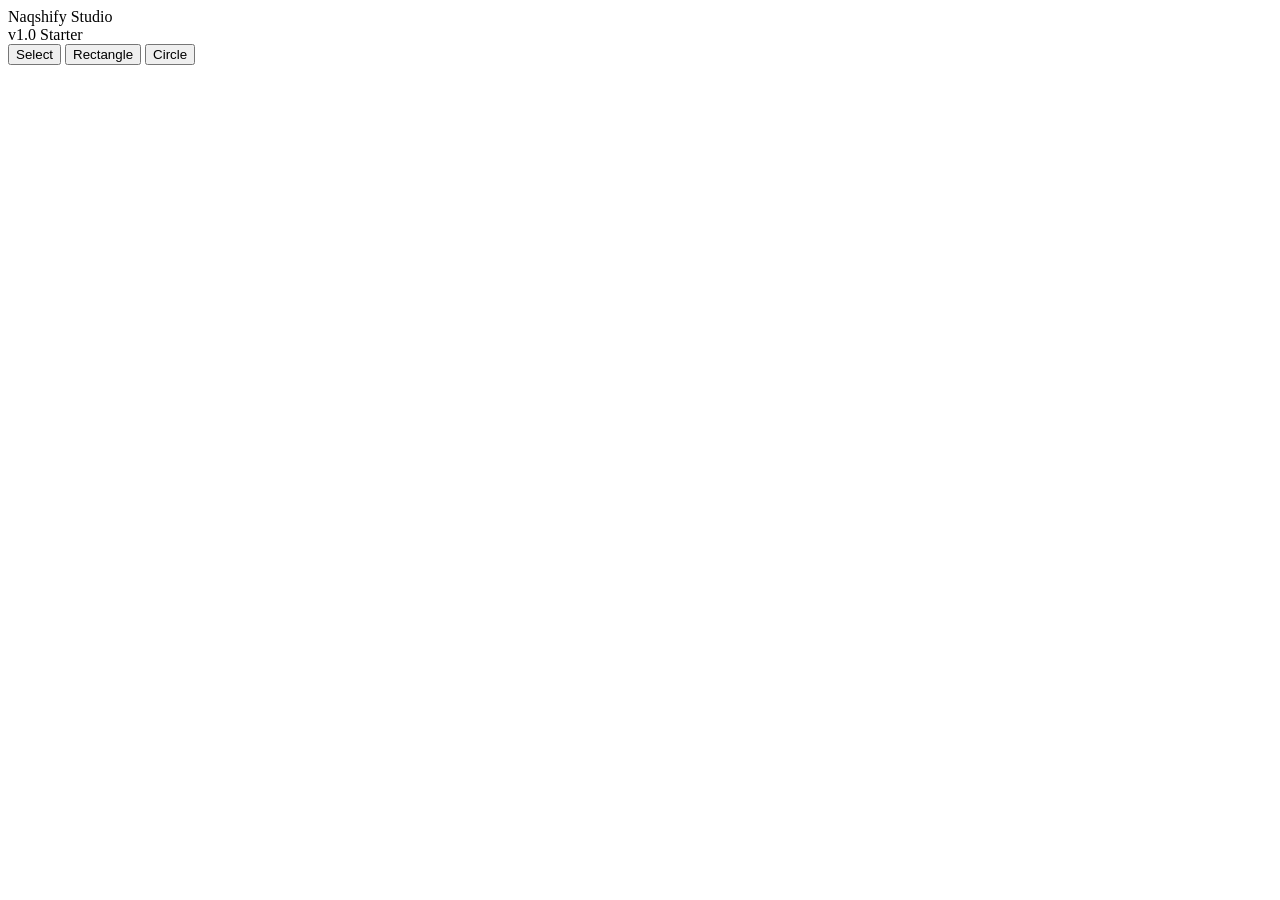
==== commit 6908ae17: "Add files via upload" ====
--- a/index.html
+++ b/index.html
@@ -1,1203 +1,32 @@
-<!DOCTYPE html>
-<html lang="en" dir="ltr">
-<head>
-<meta charset="UTF-8">
-<meta name="viewport" content="width=device-width, initial-scale=1.0">
-<title>Invoice Generator — Universal Invoice Generator</title>
-<link rel="preconnect" href="https://fonts.googleapis.com">
-<link href="https://fonts.googleapis.com/css2?family=Source+Serif+4:opsz,wght@8..60,400;8..60,500;8..60,600;8..60,700&family=Inter:wght@400;500;600;700&family=JetBrains+Mono:wght@400;500;600&family=Noto+Nastaliq+Urdu:wght@400;700&display=swap" rel="stylesheet">
-<style>
-:root{
-  --ink:#1B2A41;
-  --paper:#FAFAF7;
-  --slate:#5B6B7C;
-  --accent:#C1432E;
-  --hairline:#D8D4CB;
-  --success:#3D7A5C;
-  --panel:#EFEDE6;
-  --panel-deep:#21314A;
-  --white:#FFFFFF;
-}
-*{box-sizing:border-box;}
-html,body{margin:0;padding:0;}
-body{
-  font-family:'Inter',sans-serif;
-  background:var(--panel-deep);
-  color:var(--ink);
-  min-height:100vh;
-}
-::selection{background:var(--accent);color:white;}
-
-button{font-family:inherit;cursor:pointer;}
-input,select,textarea{font-family:'Inter',sans-serif;}
-
-.app{
-  display:flex;
-  flex-direction:column;
-  min-height:100vh;
-}
-
-.panel{
-  background:var(--panel-deep);
-  color:#E7E9EC;
-  padding:28px 22px 30px;
-  position:relative;
-}
-.panel::-webkit-scrollbar{width:8px;}
-.panel::-webkit-scrollbar-thumb{background:rgba(255,255,255,0.15);border-radius:4px;}
-
-.brand{
-  display:flex;
-  align-items:baseline;
-  gap:10px;
-  margin-bottom:4px;
-}
-.brand .mark{
-  font-family:'JetBrains Mono',monospace;
-  font-size:11px;
-  letter-spacing:0.12em;
-  color:var(--accent);
-  border:1px solid var(--accent);
-  padding:2px 7px;
-  border-radius:3px;
-}
-.brand h1{
-  font-family:'Source Serif 4',serif;
-  font-size:22px;
-  font-weight:600;
-  margin:0;
-  color:#fff;
-}
-
-.readme-toggle-row{
-  display:flex;
-  align-items:center;
-  justify-content:space-between;
-  background:rgba(255,255,255,0.05);
-  border:1px solid rgba(255,255,255,0.14);
-  border-radius:8px;
-  padding:10px 12px;
-  margin:14px 0 4px;
-}
-.readme-toggle-row span{
-  font-size:13px;
-  color:#D7DEE5;
-}
-.readme-panel{
-  background:rgba(255,255,255,0.05);
-  border:1px solid rgba(255,255,255,0.14);
-  border-radius:8px;
-  padding:16px 16px 4px;
-  margin-bottom:18px;
-  font-size:12.5px;
-  line-height:1.85;
-  color:#C7D0DA;
-  display:none;
-}
-.readme-panel.open{display:block;}
-.readme-panel h3{
-  font-family:'Source Serif 4',serif;
-  font-size:14.5px;
-  color:#fff;
-  margin:14px 0 6px;
-}
-.readme-panel h3:first-child{margin-top:0;}
-.readme-panel ul{margin:0 0 10px;padding-right:18px;}
-[dir="ltr"] .readme-panel ul{padding-right:0;padding-left:18px;}
-.readme-panel li{margin-bottom:5px;}
-.readme-panel code{
-  background:rgba(255,255,255,0.1);
-  padding:1px 6px;
-  border-radius:4px;
-  font-family:'JetBrains Mono',monospace;
-  font-size:11.5px;
-  color:#FFD9CC;
-}
-.readme-panel table{width:100%;border-collapse:collapse;margin-bottom:10px;font-size:11.5px;}
-.readme-panel th,.readme-panel td{
-  border:1px solid rgba(255,255,255,0.14);
-  padding:6px 8px;
-  text-align:right;
-}
-[dir="ltr"] .readme-panel th,[dir="ltr"] .readme-panel td{text-align:left;}
-.readme-panel th{color:#fff;background:rgba(255,255,255,0.06);}
-.panel .sub{
-  font-size:12.5px;
-  color:#9BA8B8;
-  margin:6px 0 26px;
-  line-height:1.6;
-}
-
-.field-group{
-  margin-bottom:22px;
-  padding-bottom:20px;
-  border-bottom:1px solid rgba(255,255,255,0.08);
-}
-.field-group:last-of-type{border-bottom:none;}
-.fg-label{
-  font-family:'JetBrains Mono',monospace;
-  font-size:10.5px;
-  letter-spacing:0.14em;
-  text-transform:uppercase;
-  color:#7E8FA3;
-  margin-bottom:12px;
-  display:flex;
-  align-items:center;
-  gap:8px;
-}
-.fg-label::after{
-  content:'';
-  flex:1;
-  height:1px;
-  background:rgba(255,255,255,0.1);
-}
-
-label.field{
-  display:block;
-  margin-bottom:12px;
-}
-label.field span{
-  display:block;
-  font-size:12px;
-  color:#AEB9C4;
-  margin-bottom:5px;
-}
-.row2{display:grid;grid-template-columns:1fr 1fr;gap:10px;}
-.row3{display:grid;grid-template-columns:1fr 1fr 1fr;gap:10px;}
-
-input[type=text],input[type=number],input[type=date],input[type=email],select,textarea{
-  width:100%;
-  background:rgba(255,255,255,0.06);
-  border:1px solid rgba(255,255,255,0.14);
-  color:#fff;
-  padding:9px 10px;
-  border-radius:6px;
-  font-size:13.5px;
-  outline:none;
-  transition:border-color .15s, background .15s;
-}
-input::placeholder,textarea::placeholder{color:#6E7B8A;}
-input:focus,select:focus,textarea:focus{
-  border-color:var(--accent);
-  background:rgba(255,255,255,0.09);
-}
-textarea{resize:vertical;min-height:54px;line-height:1.5;}
-select{appearance:none;background-image:url("data:image/svg+xml,%3Csvg xmlns='http://www.w3.org/2000/svg' width='10' height='6'%3E%3Cpath d='M0 0l5 6 5-6z' fill='%239BA8B8'/%3E%3C/svg%3E");background-repeat:no-repeat;background-position:left 12px center;padding-left:28px;}
-[dir="rtl"] select{background-position:right 12px center;padding-right:28px;padding-left:10px;}
-
-.template-grid{
-  display:grid;
-  grid-template-columns:1fr 1fr;
-  gap:8px;
-}
-.tpl-btn{
-  background:rgba(255,255,255,0.05);
-  border:1px solid rgba(255,255,255,0.12);
-  color:#C7D0DA;
-  padding:10px 8px;
-  border-radius:7px;
-  font-size:12px;
-  text-align:center;
-  line-height:1.4;
-}
-.tpl-btn.active{
-  border-color:var(--accent);
-  background:rgba(193,67,46,0.18);
-  color:#fff;
-}
-
-.lang-toggle{
-  display:flex;
-  gap:6px;
-}
-.lang-toggle button{
-  flex:1;
-  background:rgba(255,255,255,0.05);
-  border:1px solid rgba(255,255,255,0.12);
-  color:#C7D0DA;
-  padding:8px 4px;
-  border-radius:6px;
-  font-size:12.5px;
-}
-.lang-toggle button.active{
-  background:var(--accent);
-  border-color:var(--accent);
-  color:#fff;
-}
-
-.items-list{display:flex;flex-direction:column;gap:10px;}
-.item-card{
-  background:rgba(255,255,255,0.04);
-  border:1px solid rgba(255,255,255,0.1);
-  border-radius:8px;
-  padding:12px;
-  position:relative;
-}
-.item-card .item-top{
-  display:grid;
-  grid-template-columns:1fr;
-  gap:8px;
-  margin-bottom:8px;
-}
-.item-card .item-nums{
-  display:grid;
-  grid-template-columns:1fr 1fr 1fr;
-  gap:8px;
-}
-.item-card .item-nums label span{font-size:10.5px;}
-.remove-item{
-  position:absolute;
-  top:8px;
-  left:8px;
-  background:none;
-  border:none;
-  color:#8A97A6;
-  font-size:16px;
-  line-height:1;
-  padding:2px 6px;
-}
-[dir="rtl"] .remove-item{left:auto;right:8px;}
-.remove-item:hover{color:var(--accent);}
-
-.add-item-btn{
-  width:100%;
-  background:transparent;
-  border:1.5px dashed rgba(255,255,255,0.25);
-  color:#AEB9C4;
-  padding:10px;
-  border-radius:7px;
-  font-size:13px;
-  margin-top:10px;
-}
-.add-item-btn:hover{border-color:var(--accent);color:#fff;}
-
-.toggle-row{
-  display:flex;
-  align-items:center;
-  justify-content:space-between;justify-content:space-between;
-  margin-bottom:12px;
-}
-.toggle-row span{font-size:13px;color:#D7DEE5;}
-.switch{
-  width:38px;height:21px;
-  background:rgba(255,255,255,0.15);
-  border-radius:12px;
-  position:relative;
-  border:none;
-  flex-shrink:0;
-}
-.switch::after{
-  content:'';
-  width:15px;height:15px;
-  background:#fff;
-  border-radius:50%;
-  position:absolute;
-  top:3px;left:3px;
-  transition:transform .18s;
-}
-.switch.on{background:var(--accent);}
-.switch.on::after{transform:translateX(17px);}
-[dir="rtl"] .switch.on::after{transform:translateX(-17px);}
-
-.tax-row{display:grid;grid-template-columns:1fr 90px;gap:8px;align-items:end;}
-
-.action-bar{
-  margin:24px 0 0;
-  padding:18px 0 4px;
-  border-top:1px solid rgba(255,255,255,0.1);
-}
-.btn-primary{
-  width:100%;
-  background:var(--accent);
-  color:#fff;
-  border:none;
-  padding:14px;
-  border-radius:8px;
-  font-size:14.5px;
-  font-weight:600;
-  display:flex;
-  align-items:center;
-  justify-content:center;
-  gap:8px;
-  box-shadow:0 8px 24px rgba(193,67,46,0.35);
-}
-.btn-primary:hover{background:#A8392A;}
-.btn-secondary{
-  width:100%;
-  background:transparent;
-  color:#C7D0DA;
-  border:1px solid rgba(255,255,255,0.18);
-  padding:11px;
-  border-radius:8px;
-  font-size:13px;
-  margin-top:8px;
-}
-.btn-secondary:hover{border-color:#fff;color:#fff;}
-
-.preview-wrap{
-  background:var(--panel-deep);
-  display:flex;
-  flex-direction:column;
-  align-items:center;
-  padding:24px 16px 60px;
-  overflow-x:auto;
-}
-.preview-toolbar{
-  width:100%;
-  max-width:780px;
-  display:flex;
-  justify-content:space-between;
-  align-items:center;
-  margin-bottom:18px;
-}
-.preview-toolbar .zoom-label{
-  font-family:'JetBrains Mono',monospace;
-  font-size:11px;
-  color:#8A97A6;
-  letter-spacing:0.08em;
-}
-.scale-btns{display:flex;gap:6px;}
-.scale-btns button{
-  background:rgba(255,255,255,0.06);
-  border:1px solid rgba(255,255,255,0.14);
-  color:#C7D0DA;
-  width:30px;height:30px;
-  border-radius:6px;
-  font-size:15px;
-}
-
-#invoice-sheet{
-  width:780px;
-  min-height:1040px;
-  background:var(--paper);
-  box-shadow:0 30px 60px -10px rgba(0,0,0,0.5), 0 0 0 1px rgba(0,0,0,0.05);
-  position:relative;
-  padding:56px 58px 64px;
-  font-family:'Inter',sans-serif;
-  color:var(--ink);
-}
-#invoice-sheet.lang-ur{
-  direction:rtl;
-  font-family:'Noto Nastaliq Urdu','Inter',sans-serif;
-}
-#invoice-sheet.lang-ar{
-  direction:rtl;
-  font-family:'Noto Nastaliq Urdu','Inter',sans-serif;
-}
-
-.doc-head{
-  display:flex;
-  justify-content:space-between;
-  align-items:flex-start;
-  padding-bottom:28px;
-  border-bottom:2px solid var(--ink);
-  margin-bottom:28px;
-}
-.issuer-block .logo-fallback{
-  width:46px;height:46px;
-  background:var(--ink);
-  color:var(--paper);
-  display:flex;align-items:center;justify-content:center;
-  font-family:'Source Serif 4',serif;
-  font-size:19px;
-  font-weight:700;
-  border-radius:4px;
-  margin-bottom:10px;
-}
-.issuer-block .issuer-name{
-  font-family:'Source Serif 4',serif;
-  font-size:20px;
-  font-weight:700;
-  margin:0 0 4px;
-}
-.issuer-block .issuer-meta{
-  font-size:12.5px;
-  color:var(--slate);
-  line-height:1.6;
-  white-space:pre-line;
-  max-width:280px;
-}
-.doc-title-block{text-align:left;}
-[dir="rtl"] .doc-title-block{text-align:right;}
-.doc-title-block .doc-type{
-  font-family:'Source Serif 4',serif;
-  font-size:32px;
-  font-weight:700;
-  letter-spacing:0.01em;
-  color:var(--ink);
-  margin:0 0 6px;
-}
-.doc-title-block .doc-number{
-  font-family:'JetBrains Mono',monospace;
-  font-size:13px;
-  color:var(--accent);
-  font-weight:600;
-}
-.doc-title-block .doc-dates{
-  margin-top:10px;
-  font-size:12px;
-  color:var(--slate);
-  line-height:1.7;
-}
-.doc-title-block .doc-dates b{color:var(--ink);font-weight:600;}
-
-.status-seal{
-  position:absolute;
-  top:140px;
-  left:62px;
-  border:3px solid var(--success);
-  color:var(--success);
-  font-family:'Source Serif 4',serif;
-  font-weight:700;
-  font-size:26px;
-  letter-spacing:0.12em;
-  padding:6px 18px;
-  border-radius:6px;
-  transform:rotate(-9deg);
-  opacity:0.85;
-  text-transform:uppercase;
-}
-[dir="rtl"] .status-seal{left:auto;right:62px;}
-.status-seal.due{border-color:var(--accent);color:var(--accent);}
-
-.parties{
-  display:grid;
-  grid-template-columns:1fr 1fr;
-  gap:24px;
-  margin-bottom:30px;
-}
-.party .p-label{
-  font-family:'JetBrains Mono',monospace;
-  font-size:10px;
-  letter-spacing:0.12em;
-  text-transform:uppercase;
-  color:var(--slate);
-  margin-bottom:7px;
-}
-.party .p-name{font-size:14.5px;font-weight:600;margin-bottom:3px;}
-.party .p-meta{font-size:12.5px;color:var(--slate);line-height:1.65;white-space:pre-line;}
-
-table.items{
-  width:100%;
-  border-collapse:collapse;
-  margin-bottom:6px;
-}
-table.items thead th{
-  font-family:'JetBrains Mono',monospace;
-  font-size:10px;
-  letter-spacing:0.1em;
-  text-transform:uppercase;
-  color:var(--slate);
-  text-align:left;
-  padding:0 8px 10px;
-  border-bottom:1.5px solid var(--ink);
-}
-[dir="rtl"] table.items thead th{text-align:right;}
-table.items thead th.num,table.items tbody td.num{text-align:right;}
-[dir="rtl"] table.items thead th.num,[dir="rtl"] table.items tbody td.num{text-align:left;}
-table.items tbody td{
-  padding:13px 8px;
-  font-size:13px;
-  border-bottom:1px solid var(--hairline);
-  vertical-align:top;
-}
-table.items tbody td.num,table.items tbody td.amt{
-  font-family:'JetBrains Mono',monospace;
-  font-variant-numeric:tabular-nums;
-  font-size:12.5px;
-}
-table.items tbody tr:last-child td{border-bottom:1.5px solid var(--ink);}
-table.items tbody td.desc-cell .item-title{font-weight:600;color:var(--ink);}
-table.items tbody td.desc-cell .item-sub{color:var(--slate);font-size:11.5px;margin-top:2px;}
-
-.totals-wrap{
-  display:flex;
-  justify-content:flex-end;
-  margin-top:14px;
-}
-[dir="rtl"] .totals-wrap{justify-content:flex-start;}
-.totals-box{width:280px;}
-.totals-box .t-row{
-  display:flex;
-  justify-content:space-between;
-  font-size:13px;
-  padding:7px 0;
-  color:var(--slate);
-}
-.totals-box .t-row b{
-  color:var(--ink);
-  font-family:'JetBrains Mono',monospace;
-  font-variant-numeric:tabular-nums;
-  font-weight:500;
-}
-.totals-box .t-grand{
-  display:flex;
-  justify-content:space-between;
-  padding:14px 0 0;
-  margin-top:8px;
-  border-top:2px solid var(--ink);
-  font-family:'Source Serif 4',serif;
-  font-size:19px;
-  font-weight:700;
-  color:var(--ink);
-}
-.totals-box .t-grand .amt{
-  font-family:'JetBrains Mono',monospace;
-  font-variant-numeric:tabular-nums;
-}
-
-.notes-section{
-  margin-top:36px;
-  padding-top:20px;
-  border-top:1px solid var(--hairline);
-  display:grid;
-  grid-template-columns:1.3fr 1fr;
-  gap:24px;
-}
-.notes-section .n-label{
-  font-family:'JetBrains Mono',monospace;
-  font-size:10px;
-  letter-spacing:0.1em;
-  text-transform:uppercase;
-  color:var(--slate);
-  margin-bottom:6px;
-}
-.notes-section .n-body{font-size:12px;color:var(--ink);line-height:1.7;white-space:pre-line;}
-.notes-section .bank-grid{font-size:12px;line-height:1.9;color:var(--ink);}
-.notes-section .bank-grid div{display:flex;justify-content:space-between;gap:10px;}
-.notes-section .bank-grid span:first-child{color:var(--slate);}
-
-.doc-footer{
-  margin-top:40px;
-  padding-top:16px;
-  border-top:1px solid var(--hairline);
-  font-size:11px;
-  color:var(--slate);
-  text-align:center;
-}
-
-@media print{
-  body{background:#fff;}
-  .app{grid-template-columns:1fr;}
-  .panel,.preview-toolbar{display:none !important;}
-  .preview-wrap{padding:0;background:#fff;align-items:flex-start;}
-  #invoice-sheet{box-shadow:none;width:100%;}
-}
-
-@media (max-width: 560px){
-  .row2,.row3,.item-card .item-nums{grid-template-columns:1fr 1fr;}
-  .doc-head{flex-direction:column;gap:18px;}
-  .doc-title-block{text-align:right;}
-  [dir="rtl"] .doc-title-block{text-align:left;}
-  .parties{grid-template-columns:1fr;gap:18px;}
-  .notes-section{grid-template-columns:1fr;gap:18px;}
-  .status-seal{top:auto;bottom:20px;}
-}
-@media (max-width: 480px){
-  .template-grid{grid-template-columns:1fr;}
-}
-</style>
-</head>
-<body><div class="app">
-  <!-- ===================== CONTROL PANEL ===================== -->
-  <div class="panel">
-    <div class="brand">
-      <h1>Invoice Generator</h1>
-      <span class="mark">UNIVERSAL</span>
-    </div>
-    <p class="sub">Create invoices in any style or country format used around the world — GST, VAT, standard billing, or proforma.</p>
-
-    <div class="readme-toggle-row">
-      <span>📖 Show Instructions / Readme</span>
-      <button class="switch" id="readmeToggle"></button>
-    </div>
-    <div class="readme-panel" id="readmePanel">
-      <h3>What this tool does</h3>
-      <ul>
-        <li>6 invoice templates: Standard, GST/Tax, VAT, Proforma, Freelancer, Receipt</li>
-        <li>3 languages: Urdu, English, Arabic (with RTL support)</li>
-        <li>15+ currencies with automatic tax/discount calculation</li>
-        <li>PAID/DUE stamp and bank details section</li>
-        <li>Print or save as PDF</li>
-      </ul>
-      <h3>How to use it</h3>
-      <ul>
-        <li>Choose a template above and pick a language</li>
-        <li>Fill in your company and client details</li>
-        <li>Use "+ Add New Item" to add line items one by one</li>
-        <li>The preview updates automatically as you type</li>
-      </ul>
-      <h3>On/Off toggle switches</h3>
-      <table>
-        <tr><th>Switch</th><th>When ON</th><th>When OFF</th></tr>
-        <tr><td>Tax</td><td>Tax line is added</td><td>Tax line is removed</td></tr>
-        <tr><td>Discount</td><td>Discount line is added</td><td>Discount line is removed</td></tr>
-      </table>
-    </div>
-
-    <!-- Template / region -->
-    <div class="field-group">
-      <div class="fg-label">Choose a Template</div>
-      <div class="template-grid" id="template-grid"></div>
-    </div>
-
-    <!-- Document language -->
-    <div class="field-group">
-      <div class="fg-label">Invoice Language</div>
-      <div class="lang-toggle" id="lang-toggle">
-        <button data-lang="ur">اردو</button>
-        <button data-lang="en" class="active">English</button>
-        <button data-lang="ar">العربية</button>
-      </div>
-    </div>
-
-    <!-- Doc meta -->
-    <div class="field-group">
-      <div class="fg-label">Document Details</div>
-      <div class="row2">
-        <label class="field"><span>Document Type</span>
-          <select id="docType">
-            <option value="انوائس">Invoice</option>
-            <option value="پروفارما انوائس">Proforma Invoice</option>
-            <option value="ٹیکس انوائس">Tax Invoice</option>
-            <option value="کریڈٹ نوٹ">Credit Note</option>
-            <option value="رسید">Receipt</option>
-            <option value="کوٹیشن">Quotation</option>
-          </select>
-        </label>
-        <label class="field"><span>Number</span>
-          <input type="text" id="docNumber" value="INV-2026-0001">
-        </label>
-      </div>
-      <div class="row2">
-        <label class="field"><span>Issue Date</span>
-          <input type="date" id="issueDate">
-        </label>
-        <label class="field"><span>Due Date</span>
-          <input type="date" id="dueDate">
-        </label>
-      </div>
-      <label class="field"><span>Status</span>
-        <select id="docStatus">
-          <option value="none">None</option>
-          <option value="paid">Paid</option>
-          <option value="due" selected>Due</option>
-        </select>
-      </label>
-    </div>
-
-    <!-- Currency / locale -->
-    <div class="field-group">
-      <div class="fg-label">Currency & Format</div>
-      <div class="row2">
-        <label class="field"><span>Currency</span>
-          <select id="currency">
-            <option value="₨" data-code="PKR">₨ — PKR (Pakistan)</option>
-            <option value="$" data-code="USD" selected>$ — USD</option>
-            <option value="€" data-code="EUR">€ — EUR</option>
-            <option value="£" data-code="GBP">£ — GBP</option>
-            <option value="₹" data-code="INR">₹ — INR (India)</option>
-            <option value="AED" data-code="AED">AED — UAE</option>
-            <option value="SAR" data-code="SAR">SAR — Saudi Arabia</option>
-            <option value="¥" data-code="JPY">¥ — JPY</option>
-            <option value="¥" data-code="CNY">¥ — CNY</option>
-            <option value="₩" data-code="KRW">₩ — KRW</option>
-            <option value="A$" data-code="AUD">A$ — AUD</option>
-            <option value="C$" data-code="CAD">C$ — CAD</option>
-            <option value="R$" data-code="BRL">R$ — BRL</option>
-            <option value="₦" data-code="NGN">₦ — NGN</option>
-            <option value="₽" data-code="RUB">₽ — RUB</option>
-            <option value="₺" data-code="TRY">₺ — TRY</option>
-          </select>
-        </label>
-        <label class="field"><span>Symbol Position</span>
-          <select id="symbolPos">
-            <option value="before">Before ($100)</option>
-            <option value="after">After (100 ₨)</option>
-          </select>
-        </label>
-      </div>
-    </div>
-
-    <!-- Issuer -->
-    <div class="field-group">
-      <div class="fg-label">Your Company (Sender)</div>
-      <label class="field"><span>Company / Name</span>
-        <input type="text" id="issuerName" placeholder="e.g. Crescent Traders" value="Crescent Traders">
-      </label>
-      <label class="field"><span>Address, Phone, Email (each on a new line)</span>
-        <textarea id="issuerMeta" placeholder="Address&#10;Phone&#10;Email">Gulberg III, Lahore, Pakistan&#10;+92 300 1234567&#10;[email protected]</textarea>
-      </label>
-      <label class="field"><span>Tax / Registration Number (optional)</span>
-        <input type="text" id="issuerTax" placeholder="e.g. NTN / GSTIN / VAT No.">
-      </label>
-    </div>
-
-    <!-- Client -->
-    <div class="field-group">
-      <div class="fg-label">Client (Recipient)</div>
-      <label class="field"><span>Client Name</span>
-        <input type="text" id="clientName" placeholder="e.g. Ahmed Enterprises" value="Ahmed Enterprises">
-      </label>
-      <label class="field"><span>Address, Phone, Email</span>
-        <textarea id="clientMeta" placeholder="Address&#10;Phone&#10;Email">Model Town, Lahore, Pakistan&#10;+92 321 7654321</textarea>
-      </label>
-    </div>
-
-    <!-- Line items -->
-    <div class="field-group">
-      <div class="fg-label">Items / Services</div>
-      <div class="items-list" id="items-list"></div>
-      <button class="add-item-btn" id="addItemBtn">+ Add New Item</button>
-    </div>
-
-    <!-- Tax & discount -->
-    <div class="field-group">
-      <div class="fg-label">Tax & Discount</div>
-      <div class="toggle-row">
-        <span>Add Tax (GST/VAT/Sales Tax)</span>
-        <button class="switch on" id="taxToggle"></button>
-      </div>
-      <div class="tax-row" id="taxRow">
-        <label class="field" style="margin-bottom:0"><span>Tax Label</span>
-          <input type="text" id="taxLabel" value="GST">
-        </label>
-        <label class="field" style="margin-bottom:0"><span>Percent %</span>
-          <input type="number" id="taxPercent" value="17">
-        </label>
-      </div>
-      <div class="toggle-row" style="margin-top:14px;">
-        <span>Add Discount</span>
-        <button class="switch" id="discountToggle"></button>
-      </div>
-      <div class="tax-row" id="discountRow" style="display:none;">
-        <label class="field" style="margin-bottom:0"><span>Discount Label</span>
-          <input type="text" id="discountLabel" value="Discount">
-        </label>
-        <label class="field" style="margin-bottom:0"><span>Percent %</span>
-          <input type="number" id="discountPercent" value="0">
-        </label>
-      </div>
-      <label class="field" style="margin-top:10px;"><span>Shipping / Other Charges (amount)</span>
-        <input type="number" id="shippingAmt" value="0">
-      </label>
-    </div>
-
-    <!-- Bank / payment -->
-    <div class="field-group">
-      <div class="fg-label">Payment Details</div>
-      <label class="field"><span>Bank Name</span>
-        <input type="text" id="bankName" placeholder="e.g. HBL Bank">
-      </label>
-      <label class="field"><span>Account Number / IBAN</span>
-        <input type="text" id="bankAcc" placeholder="PK00 XXXX 0000 0000 0000">
-      </label>
-      <label class="field"><span>Notes / Terms</span>
-        <textarea id="notes" placeholder="Payment terms, thank-you message, etc.">Payment is due within 15 days. Thank you for your business.</textarea>
-      </label>
-    </div>
-
-    <div class="action-bar">
-      <button class="btn-primary" id="printBtn">⬇ Print / Save as PDF</button>
-      <button class="btn-secondary" id="resetBtn">Clear and Start Over</button>
-    </div>
-  </div>
-
-  <!-- ===================== PREVIEW ===================== -->
-  <div class="preview-wrap">
-    <div class="preview-toolbar">
-      <span class="zoom-label" id="zoomLabel">LIVE PREVIEW</span>
-      <div class="scale-btns">
-        <button id="zoomOut">−</button>
-        <button id="zoomIn">+</button>
-      </div>
-    </div>
-
-    <div id="sheet-scaler" style="transform-origin:top center;">
-      <div id="invoice-sheet" class="lang-en">
-        <div class="status-seal due" id="statusSeal" style="display:none;">DUE</div>
-
-        <div class="doc-head">
-          <div class="issuer-block">
-            <div class="logo-fallback" id="logoFallback">C</div>
-            <p class="issuer-name" id="out-issuerName">Crescent Traders</p>
-            <div class="issuer-meta" id="out-issuerMeta"></div>
-            <div class="issuer-meta" id="out-issuerTax" style="margin-top:4px;"></div>
-          </div>
-          <div class="doc-title-block">
-            <p class="doc-type" id="out-docType">INVOICE</p>
-            <p class="doc-number" id="out-docNumber">INV-2026-0001</p>
-            <div class="doc-dates">
-              <div><b id="lbl-issue">Issue Date:</b> <span id="out-issueDate">—</span></div>
-              <div><b id="lbl-due">Due Date:</b> <span id="out-dueDate">—</span></div>
-            </div>
-          </div>
-        </div>
-
-        <div class="parties">
-          <div class="party">
-            <div class="p-label" id="lbl-billto">Bill To</div>
-            <p class="p-name" id="out-clientName">Ahmed Enterprises</p>
-            <div class="p-meta" id="out-clientMeta"></div>
-          </div>
-          <div class="party">
-            <div class="p-label" id="lbl-from">From</div>
-            <p class="p-name" id="out-issuerName2">Crescent Traders</p>
-            <div class="p-meta" id="out-issuerMeta2"></div>
-          </div>
-        </div>
-
-        <table class="items">
-          <thead>
-            <tr>
-              <th id="th-desc">Description</th>
-              <th class="num" id="th-qty">Qty</th>
-              <th class="num" id="th-rate">Unit Price</th>
-              <th class="num" id="th-amt">Amount</th>
-            </tr>
-          </thead>
-          <tbody id="out-items"></tbody>
-        </table>
-
-        <div class="totals-wrap">
-          <div class="totals-box" id="out-totals"></div>
-        </div>
-
-        <div class="notes-section">
-          <div>
-            <div class="n-label" id="lbl-notes">Notes & Terms</div>
-            <div class="n-body" id="out-notes"></div>
-          </div>
-          <div id="bankBlock">
-            <div class="n-label" id="lbl-payment">Payment Details</div>
-            <div class="bank-grid" id="out-bank"></div>
-          </div>
-        </div>
-
-        <div class="doc-footer" id="out-footer">Thank you for your business!</div>
-      </div>
-    </div>
-  </div>
-</div>
-
-<script>/* ============== STATE ============== */
-let items = [
-  {desc:'Website Design and Development', sub:'', qty:1, rate:1500},
-  {desc:'Monthly Maintenance', sub:'June 2026', qty:1, rate:200},
-];
-let lang = 'en';
-let taxOn = true, discountOn = false;
-let scale = 1;
-
-const templates = [
-  {id:'standard', label:'Standard\nInvoice'},
-  {id:'gst', label:'GST / Tax Invoice'},
-  {id:'vat', label:'VAT (Europe/Gulf)'},
-  {id:'proforma', label:'Proforma'},
-  {id:'freelance', label:'Freelancer'},
-  {id:'receipt', label:'Receipt'},
-];
-let activeTemplate = 'standard';
-
-const i18n = {
-  ur: { invoice:'انوائس', billto:'بل بھیجا گیا', from:'بھیجنے والا', issue:'تاریخ اجراء:', due:'آخری تاریخ:',
-    desc:'تفصیل', qty:'مقدار', rate:'قیمت فی یونٹ', amt:'مجموعی رقم', subtotal:'ذیلی مجموعہ', total:'کل رقم',
-    notes:'نوٹس اور شرائط', payment:'ادائیگی کی تفصیلات', bank:'بینک', account:'اکاؤنٹ', footer:'شکریہ! آپ کے کاروبار کے لیے ممنون ہیں۔' },
-  en: { invoice:'INVOICE', billto:'Bill To', from:'From', issue:'Issue Date:', due:'Due Date:',
-    desc:'Description', qty:'Qty', rate:'Unit Price', amt:'Amount', subtotal:'Subtotal', total:'Total Due',
-    notes:'Notes & Terms', payment:'Payment Details', bank:'Bank', account:'Account', footer:'Thank you for your business!' },
-  ar: { invoice:'فاتورة', billto:'إلى', from:'من', issue:'تاريخ الإصدار:', due:'تاريخ الاستحقاق:',
-    desc:'الوصف', qty:'الكمية', rate:'سعر الوحدة', amt:'المبلغ', subtotal:'المجموع الفرعي', total:'الإجمالي المستحق',
-    notes:'ملاحظات وشروط', payment:'تفاصيل الدفع', bank:'البنك', account:'الحساب', footer:'شكراً لتعاملكم معنا!' },
-};
-
-/* ============== DOM refs ============== */
-const $ = id => document.getElementById(id);
-
-/* ============== Render template buttons ============== */
-function renderTemplateGrid(){
-  const grid = $('template-grid');
-  grid.innerHTML = '';
-  templates.forEach(t=>{
-    const b = document.createElement('button');
-    b.className = 'tpl-btn' + (t.id===activeTemplate ? ' active':'');
-    b.style.whiteSpace = 'pre-line';
-    b.textContent = t.label;
-    b.onclick = ()=>{ applyTemplate(t.id); };
-    grid.appendChild(b);
-  });
-}
-
-function applyTemplate(id){
-  activeTemplate = id;
-  renderTemplateGrid();
-  const docTypeSel = $('docType');
-  if(id==='gst'){ docTypeSel.value='ٹیکس انوائس'; taxOn=true; $('taxLabel').value='GST'; $('taxPercent').value='17'; }
-  if(id==='vat'){ docTypeSel.value='ٹیکس انوائس'; taxOn=true; $('taxLabel').value='VAT'; $('taxPercent').value='15'; }
-  if(id==='proforma'){ docTypeSel.value='پروفارما انوائس'; }
-  if(id==='standard'){ docTypeSel.value='انوائس'; }
-  if(id==='freelance'){ docTypeSel.value='انوائس'; taxOn=false; }
-  if(id==='receipt'){ docTypeSel.value='رسید'; $('docStatus').value='paid'; }
-  syncTaxSwitch();
-  render();
-}
-
-function syncTaxSwitch(){
-  $('taxToggle').classList.toggle('on', taxOn);
-  $('taxRow').style.display = taxOn ? 'grid' : 'none';
-}
-
-/* ============== Line items UI ============== */
-function renderItemsUI(){
-  const list = $('items-list');
-  list.innerHTML = '';
-  items.forEach((it, idx)=>{
-    const card = document.createElement('div');
-    card.className = 'item-card';
-    card.innerHTML = `
-      <button class="remove-item" data-idx="${idx}">×</button>
-      <div class="item-top">
-        <label class="field" style="margin-bottom:6px;"><span>Description</span>
-          <input type="text" class="it-desc" data-idx="${idx}" value="${escapeHtml(it.desc)}" placeholder="Item name">
-        </label>
-      </div>
-      <div class="item-nums">
-        <label class="field" style="margin-bottom:0;"><span>Qty</span>
-          <input type="number" class="it-qty" data-idx="${idx}" value="${it.qty}" min="0" step="any">
-        </label>
-        <label class="field" style="margin-bottom:0;"><span>Unit Price</span>
-          <input type="number" class="it-rate" data-idx="${idx}" value="${it.rate}" min="0" step="any">
-        </label>
-        <label class="field" style="margin-bottom:0;"><span>Total</span>
-          <input type="text" value="${fmtNum(it.qty*it.rate)}" disabled style="opacity:0.6">
-        </label>
-      </div>
-    `;
-    list.appendChild(card);
-  });
-
-  list.querySelectorAll('.remove-item').forEach(btn=>{
-    btn.onclick = ()=>{ items.splice(+btn.dataset.idx,1); renderItemsUI(); render(); };
-  });
-  list.querySelectorAll('.it-desc').forEach(inp=>{
-    inp.oninput = ()=>{ items[+inp.dataset.idx].desc = inp.value; render(); };
-  });
-  list.querySelectorAll('.it-qty').forEach(inp=>{
-    inp.oninput = ()=>{ items[+inp.dataset.idx].qty = parseFloat(inp.value)||0; renderItemsUI(); render(); };
-  });
-  list.querySelectorAll('.it-rate').forEach(inp=>{
-    inp.oninput = ()=>{ items[+inp.dataset.idx].rate = parseFloat(inp.value)||0; renderItemsUI(); render(); };
-  });
-}
-
-function escapeHtml(s){ return (s||'').replace(/[&<>"']/g, c=>({'&':'&amp;','<':'&lt;','>':'&gt;','"':'&quot;',"'":'&#39;'}[c])); }
-
-$('addItemBtn').onclick = ()=>{
-  items.push({desc:'', sub:'', qty:1, rate:0});
-  renderItemsUI(); render();
-};
-
-/* ============== Number / currency formatting ============== */
-function fmtNum(n){
-  return (Math.round(n*100)/100).toLocaleString('en-US', {minimumFractionDigits:2, maximumFractionDigits:2});
-}
-function fmtCurrency(n){
-  const sym = $('currency').value;
-  const pos = $('symbolPos').value;
-  const numStr = fmtNum(n);
-  return pos==='before' ? `${sym} ${numStr}` : `${numStr} ${sym}`;
-}
-
-/* ============== Main render ============== */
-function render(){
-  const t = i18n[lang];
-  const sheet = $('invoice-sheet');
-  sheet.className = 'lang-' + lang;
-  sheet.setAttribute('dir', (lang==='ur'||lang==='ar') ? 'rtl' : 'ltr');
-
-  // Header labels
-  $('lbl-issue').textContent = t.issue;
-  $('lbl-due').textContent = t.due;
-  $('lbl-billto').textContent = t.billto;
-  $('lbl-from').textContent = t.from;
-  $('th-desc').textContent = t.desc;
-  $('th-qty').textContent = t.qty;
-  $('th-rate').textContent = t.rate;
-  $('th-amt').textContent = t.amt;
-  $('lbl-notes').textContent = t.notes;
-  $('lbl-payment').textContent = t.payment;
-
-  const docTypeMap = {
-    'انوائس': {ur:'انوائس', en:'INVOICE', ar:'فاتورة'},
-    'پروفارما انوائس': {ur:'پروفارما انوائس', en:'PROFORMA INVOICE', ar:'فاتورة مبدئية'},
-    'ٹیکس انوائس': {ur:'ٹیکس انوائس', en:'TAX INVOICE', ar:'فاتورة ضريبية'},
-    'کریڈٹ نوٹ': {ur:'کریڈٹ نوٹ', en:'CREDIT NOTE', ar:'إشعار دائن'},
-    'رسید': {ur:'رسید', en:'RECEIPT', ar:'إيصال'},
-    'کوٹیشن': {ur:'کوٹیشن', en:'QUOTATION', ar:'عرض سعر'},
-  };
-  const docType = $('docType').value;
-  $('out-docType').textContent = (docTypeMap[docType] && docTypeMap[docType][lang]) || docType || t.invoice;
-  $('out-docNumber').textContent = $('docNumber').value;
-  $('out-issueDate').textContent = $('issueDate').value || '—';
-  $('out-dueDate').textContent = $('dueDate').value || '—';
-
-  // Issuer
-  const issuerName = $('issuerName').value || '—';
-  $('out-issuerName').textContent = issuerName;
-  $('out-issuerName2').textContent = issuerName;
-  $('logoFallback').textContent = issuerName.trim().charAt(0).toUpperCase() || '?';
-  $('out-issuerMeta').textContent = $('issuerMeta').value;
-  $('out-issuerMeta2').textContent = $('issuerMeta').value;
-  $('out-issuerTax').textContent = $('issuerTax').value ? ('Tax/Reg No: ' + $('issuerTax').value) : '';
-
-  // Client
-  $('out-clientName').textContent = $('clientName').value || '—';
-  $('out-clientMeta').textContent = $('clientMeta').value;
-
-  // Status seal
-  const status = $('docStatus').value;
-  const seal = $('statusSeal');
-  if(status==='none'){ seal.style.display='none'; }
-  else {
-    seal.style.display='block';
-    seal.textContent = status==='paid' ? 'PAID' : 'DUE';
-    seal.classList.toggle('due', status==='due');
-  }
-
-  // Items table
-  const tbody = $('out-items');
-  tbody.innerHTML = '';
-  let subtotal = 0;
-  items.forEach(it=>{
-    const amount = (it.qty||0) * (it.rate||0);
-    subtotal += amount;
-    const tr = document.createElement('tr');
-    tr.innerHTML = `
-      <td class="desc-cell"><div class="item-title">${escapeHtml(it.desc)||'—'}</div></td>
-      <td class="num">${fmtNum(it.qty)}</td>
-      <td class="num">${fmtCurrency(it.rate)}</td>
-      <td class="amt">${fmtCurrency(amount)}</td>
-    `;
-    tbody.appendChild(tr);
-  });
-
-  // Totals
-  let discountAmt = 0;
-  if(discountOn){
-    const pct = parseFloat($('discountPercent').value)||0;
-    discountAmt = subtotal * (pct/100);
-  }
-  const taxedBase = subtotal - discountAmt;
-  let taxAmt = 0, taxLabel='';
-  if(taxOn){
-    const pct = parseFloat($('taxPercent').value)||0;
-    taxAmt = taxedBase * (pct/100);
-    taxLabel = `${$('taxLabel').value || 'Tax'} (${pct}%)`;
-  }
-  const shipping = parseFloat($('shippingAmt').value)||0;
-  const grandTotal = taxedBase + taxAmt + shipping;
-
-  const totalsBox = $('out-totals');
-  let html = `<div class="t-row"><span>${t.subtotal}</span><b>${fmtCurrency(subtotal)}</b></div>`;
-  if(discountOn){
-    html += `<div class="t-row"><span>${$('discountLabel').value || 'Discount'} (${$('discountPercent').value||0}%)</span><b>−${fmtCurrency(discountAmt)}</b></div>`;
-  }
-  if(taxOn){
-    html += `<div class="t-row"><span>${taxLabel}</span><b>${fmtCurrency(taxAmt)}</b></div>`;
-  }
-  if(shipping){
-    html += `<div class="t-row"><span>Shipping / Other</span><b>${fmtCurrency(shipping)}</b></div>`;
-  }
-  html += `<div class="t-grand"><span>${t.total}</span><span class="amt">${fmtCurrency(grandTotal)}</span></div>`;
-  totalsBox.innerHTML = html;
-
-  // Notes & bank
-  $('out-notes').textContent = $('notes').value;
-  const bankName = $('bankName').value, bankAcc = $('bankAcc').value;
-  const bankBlock = $('bankBlock');
-  if(bankName || bankAcc){
-    bankBlock.style.display='block';
-    $('out-bank').innerHTML = `
-      ${bankName ? `<div><span>${t.bank}</span><span>${escapeHtml(bankName)}</span></div>`:''}
-      ${bankAcc ? `<div><span>${t.account}</span><span>${escapeHtml(bankAcc)}</span></div>`:''}
-    `;
-  } else {
-    bankBlock.style.display='none';
-  }
-
-  $('out-footer').textContent = t.footer;
-}
-
-/* ============== Event wiring ============== */
-['docType','docNumber','issueDate','dueDate','docStatus','currency','symbolPos',
- 'issuerName','issuerMeta','issuerTax','clientName','clientMeta',
- 'taxLabel','taxPercent','discountLabel','discountPercent','shippingAmt',
- 'bankName','bankAcc','notes'].forEach(id=>{
-  $(id).addEventListener('input', render);
-  $(id).addEventListener('change', render);
-});
-
-$('taxToggle').onclick = ()=>{ taxOn = !taxOn; syncTaxSwitch(); render(); };
-$('readmeToggle').onclick = ()=>{
-  $('readmeToggle').classList.toggle('on');
-  $('readmePanel').classList.toggle('open');
-};
-$('discountToggle').onclick = ()=>{
-  discountOn = !discountOn;
-  $('discountToggle').classList.toggle('on', discountOn);
-  $('discountRow').style.display = discountOn ? 'grid' : 'none';
-  render();
-};
-
-$('lang-toggle').querySelectorAll('button').forEach(btn=>{
-  btn.onclick = ()=>{
-    lang = btn.dataset.lang;
-    $('lang-toggle').querySelectorAll('button').forEach(b=>b.classList.remove('active'));
-    btn.classList.add('active');
-    render();
-  };
-});
-
-$('printBtn').onclick = ()=>window.print();
-$('resetBtn').onclick = ()=>{
-  if(confirm('Are you sure you want to clear all fields?')){
-    location.reload();
-  }
-};
-
-$('zoomIn').onclick = ()=>{ scale = Math.min(1.3, scale+0.1); applyScale(true); };
-$('zoomOut').onclick = ()=>{ scale = Math.max(0.4, scale-0.1); applyScale(true); };
-function applyScale(manual){
-  if(manual) userScaled = true;
-  $('sheet-scaler').style.transform = `scale(${scale})`;
-  $('sheet-scaler').style.marginBottom = `${(scale-1)*1040}px`;
-  $('zoomLabel').textContent = `Zoom ${Math.round(scale*100)}%`;
-}
-let userScaled = false;
-function autoFit(){
-  if(userScaled) return;
-  const wrap = document.querySelector('.preview-wrap');
-  const available = wrap.clientWidth - 32;
-  const sheetWidth = 780;
-  scale = available < sheetWidth ? Math.max(0.4, available/sheetWidth) : 1;
-  applyScale(false);
-}
-window.addEventListener('resize', autoFit);
-
-/* ============== Init ============== */
-function setDefaultDates(){
-  const today = new Date();
-  const due = new Date(); due.setDate(due.getDate()+15);
-  $('issueDate').value = today.toISOString().slice(0,10);
-  $('dueDate').value = due.toISOString().slice(0,10);
-}
-
-renderTemplateGrid();
-renderItemsUI();
-setDefaultDates();
-syncTaxSwitch();
-render();
-autoFit();
-</script>
-</body>
-</html>
+<!DOCTYPE html>
+<html lang="en">
+<head>
+  <meta charset="UTF-8">
+  <title>Naqshify Studio</title>
+  <link rel="stylesheet" href="styles.css">
+</head>
+
+<body>
+
+  <div class="topbar">
+    <div class="logo">Naqshify Studio</div>
+    <div class="status">v1.0 Starter</div>
+  </div>
+
+  <div class="main">
+
+    <div class="sidebar">
+      <button onclick="setTool('select')">Select</button>
+      <button onclick="setTool('rect')">Rectangle</button>
+      <button onclick="setTool('circle')">Circle</button>
+    </div>
+
+    <div class="workspace">
+      <canvas id="canvas"></canvas>
+    </div>
+
+  </div>
+
+  <script src="app.js"></script>
+</body>
+</html>
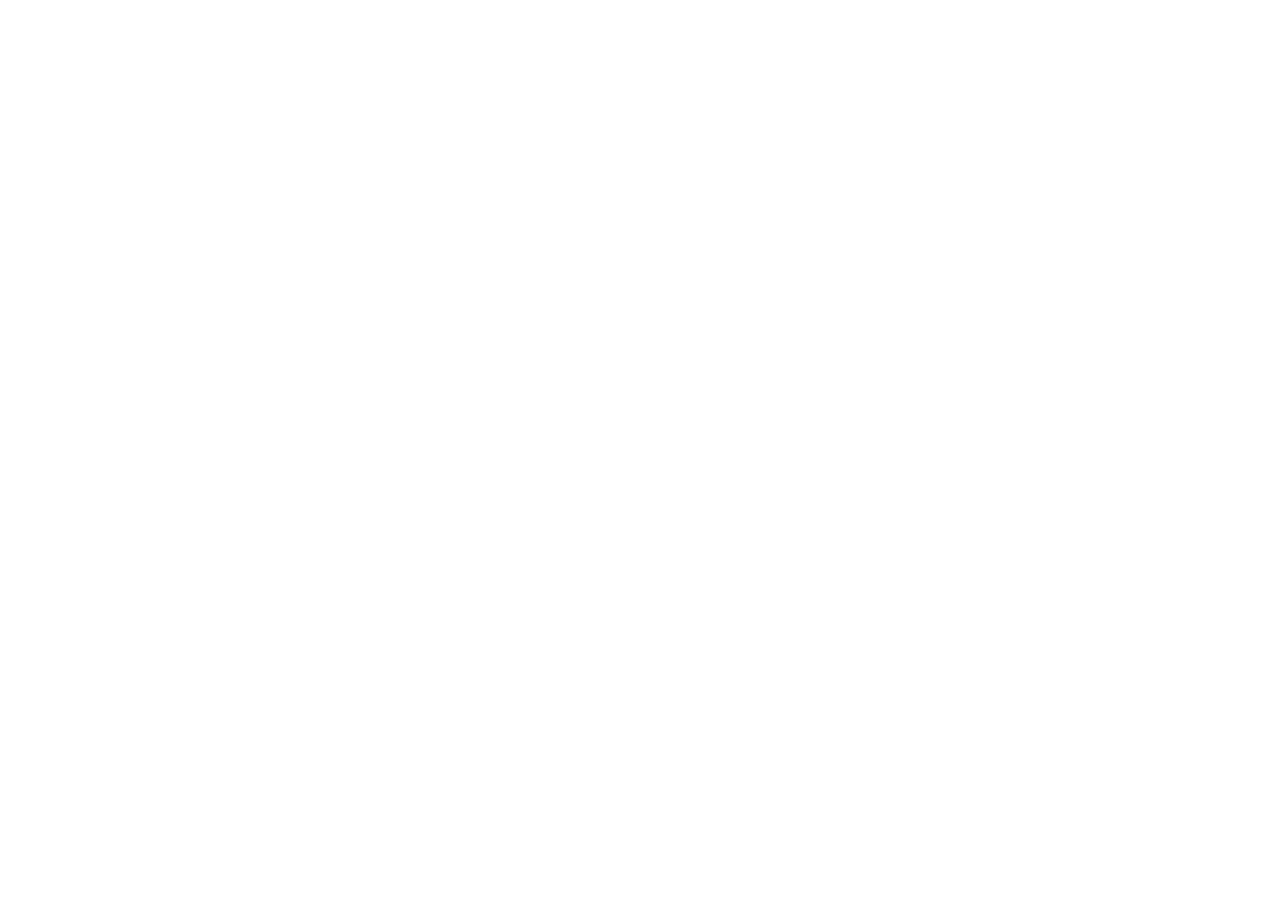
==== commit ae1e650e: "Create index.html" ====
--- a/index.html
+++ b/index.html
@@ -1,32 +1,31 @@
 <!DOCTYPE html>
-<html lang="en">
+<html lang="en" dir="ltr">
 <head>
-  <meta charset="UTF-8">
-  <title>Naqshify Studio</title>
-  <link rel="stylesheet" href="styles.css">
-</head>
+<meta charset="UTF-8">
+<meta name="viewport" content="width=device-width, initial-scale=1.0">
 
-<body>
+<!-- ===== Primary SEO Tags ===== -->
+<title>Free Invoice Generator Online — Create GST, VAT & Proforma Invoices</title>
+<meta name="description" content="Free online invoice generator with 15+ currencies, GST/VAT/Proforma templates, and Urdu, English & Arabic support. Create, preview, and print invoices instantly — no signup needed.">
+<meta name="robots" content="index, follow">
+<link rel="canonical" href="https://safdarali789.github.io/universal-invoice-generator/">
+<meta name="author" content="Crescent Traders">
+<meta name="theme-color" content="#21314A">
 
-  <div class="topbar">
-    <div class="logo">Naqshify Studio</div>
-    <div class="status">v1.0 Starter</div>
-  </div>
+<!-- ===== Open Graph (Facebook, LinkedIn, WhatsApp previews) ===== -->
+<meta property="og:type" content="website">
+<meta property="og:title" content="Free Invoice Generator Online — GST, VAT & Proforma Templates">
+<meta property="og:description" content="Create professional invoices in seconds. Supports 15+ currencies and Urdu, English & Arabic — free, no signup required.">
+<meta property="og:url" content="https://safdarali789.github.io/universal-invoice-generator/">
+<meta property="og:site_name" content="Invoice Generator">
+<meta property="og:locale" content="en_US">
 
-  <div class="main">
+<!-- ===== Twitter / X Card ===== -->
+<meta name="twitter:card" content="summary">
+<meta name="twitter:title" content="Free Invoice Generator Online">
+<meta name="twitter:description" content="Create GST, VAT, and Proforma invoices instantly in Urdu, English, or Arabic — free, no signup.">
 
-    <div class="sidebar">
-      <button onclick="setTool('select')">Select</button>
-      <button onclick="setTool('rect')">Rectangle</button>
-      <button onclick="setTool('circle')">Circle</button>
-    </div>
-
-    <div class="workspace">
-      <canvas id="canvas"></canvas>
-    </div>
-
-  </div>
-
-  <script src="app.js"></script>
-</body>
-</html>+<!-- ===== Basic security hardening for a static page ===== -->
+<meta http-equiv="X-Content-Type-Options" content="nosniff">
+<meta http-equiv="Content-Security-Policy" content="upgrade-insecure-requests">
+<meta name="referrer" content="strict-origin-when-cross-origin">
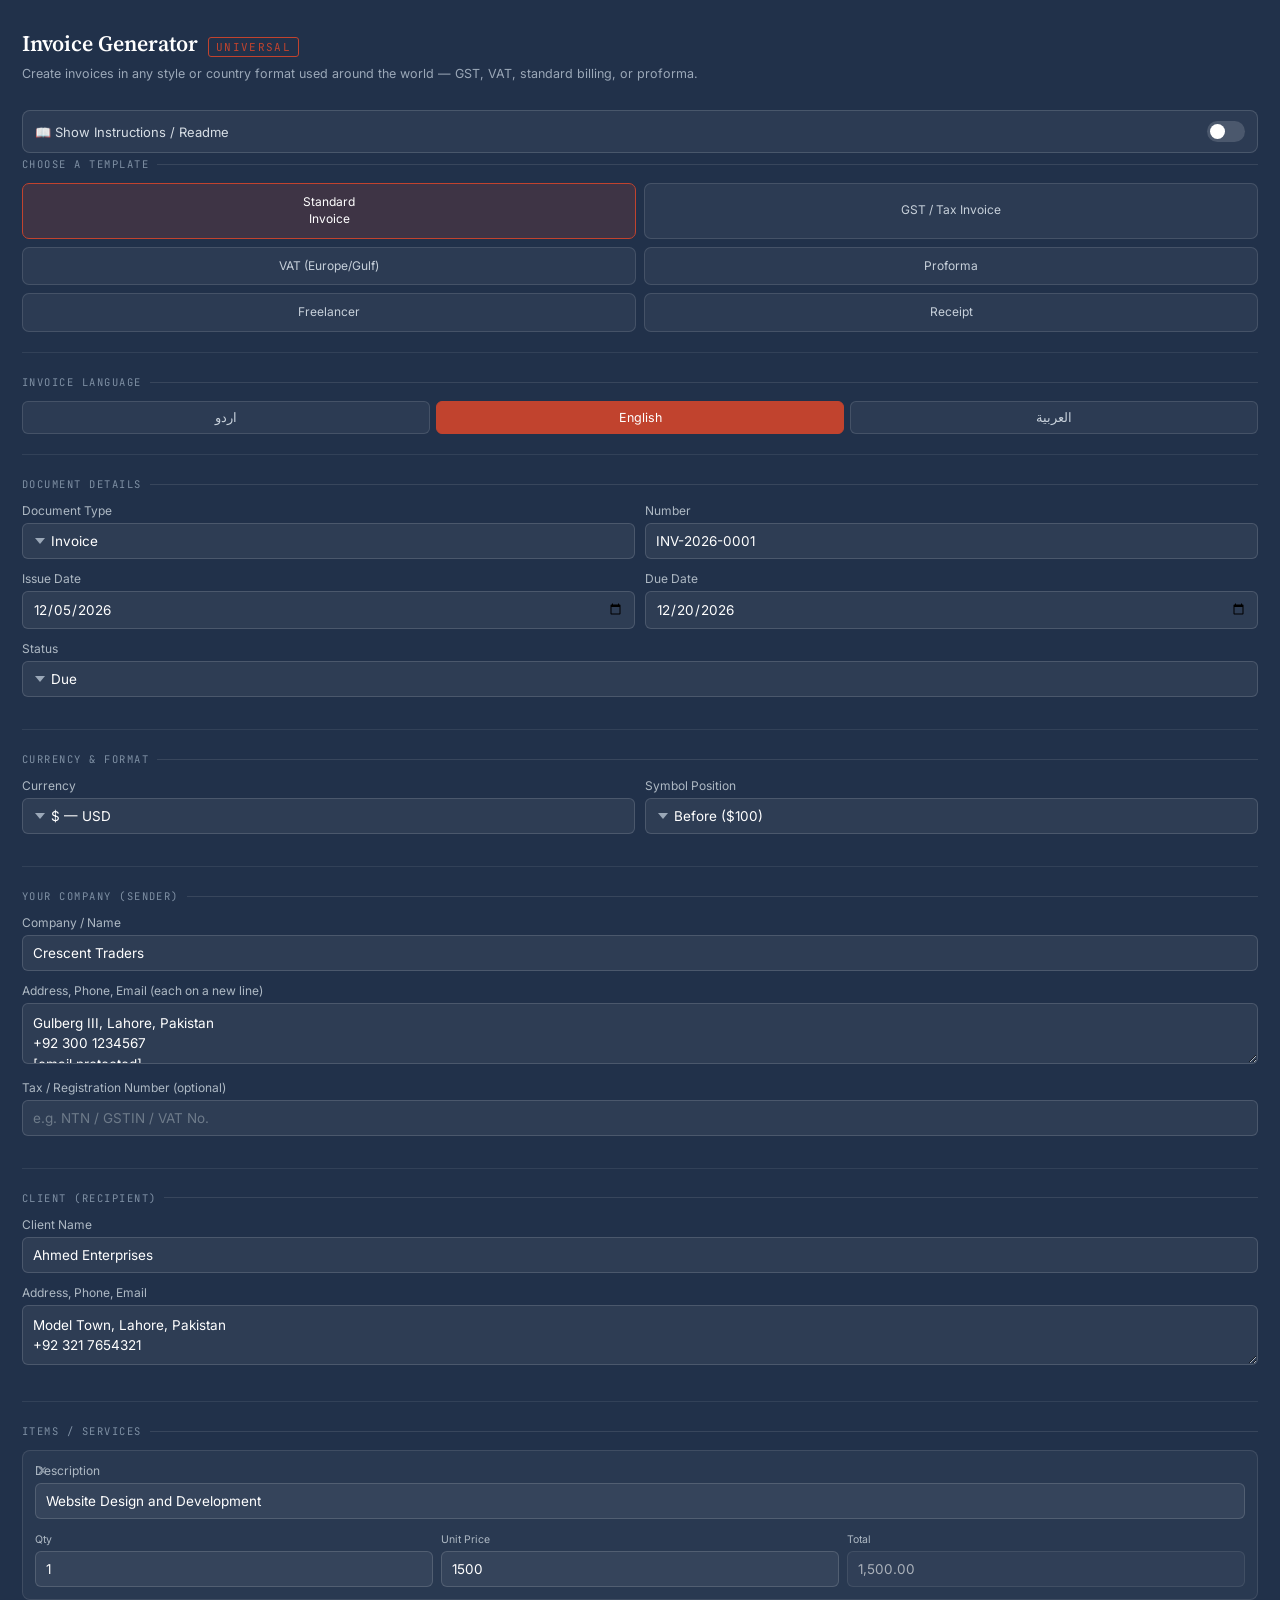
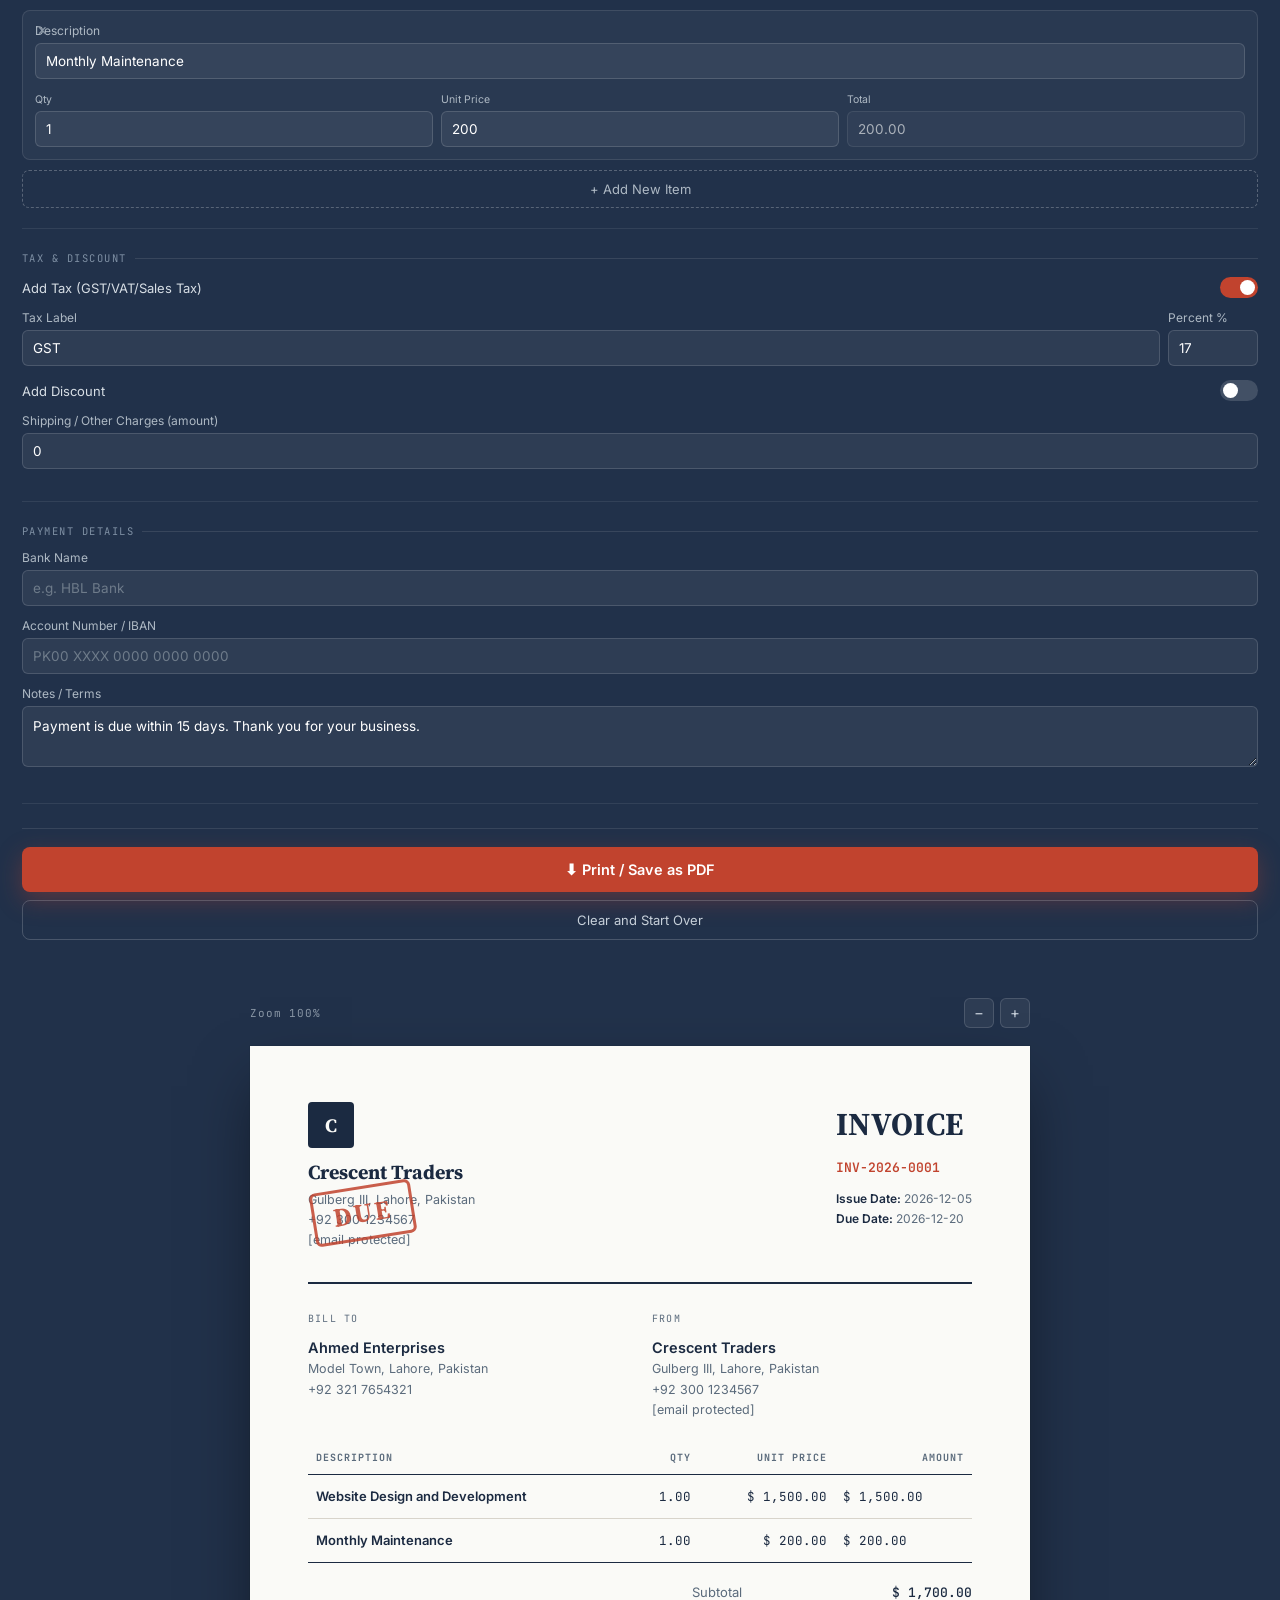
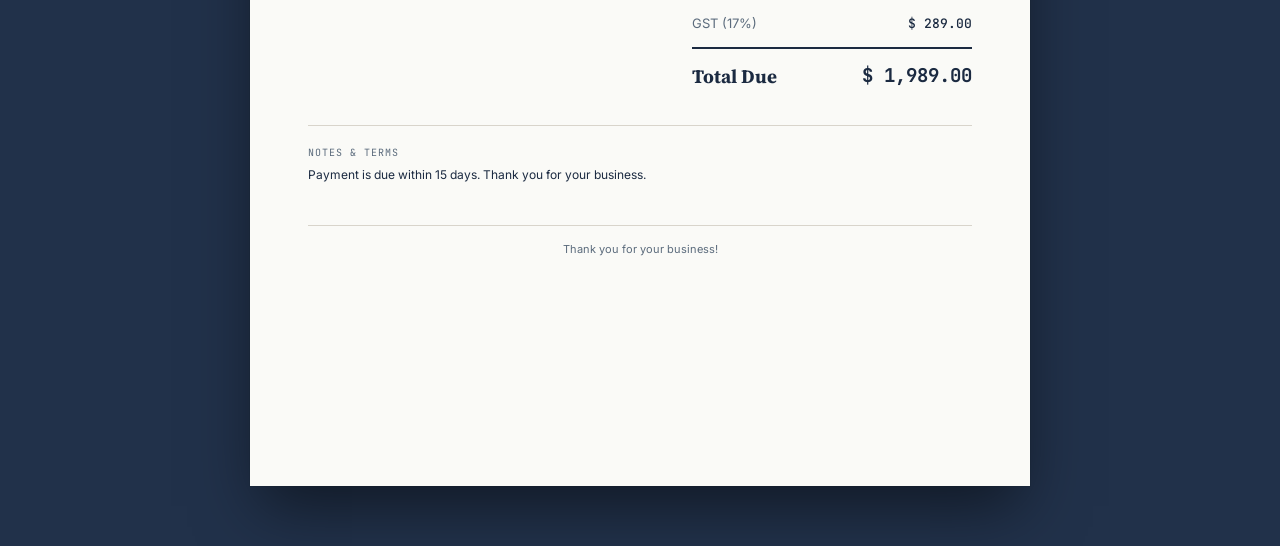
==== commit 910bc786: "Update index.html" ====
--- a/index.html
+++ b/index.html
@@ -29,3 +29,1206 @@
 <meta http-equiv="X-Content-Type-Options" content="nosniff">
 <meta http-equiv="Content-Security-Policy" content="upgrade-insecure-requests">
 <meta name="referrer" content="strict-origin-when-cross-origin">
+<!DOCTYPE html>
+<html lang="en" dir="ltr">
+<head>
+<meta charset="UTF-8">
+<meta name="viewport" content="width=device-width, initial-scale=1.0">
+<title>Invoice Generator — Universal Invoice Generator</title>
+<link rel="preconnect" href="https://fonts.googleapis.com">
+<link href="https://fonts.googleapis.com/css2?family=Source+Serif+4:opsz,wght@8..60,400;8..60,500;8..60,600;8..60,700&family=Inter:wght@400;500;600;700&family=JetBrains+Mono:wght@400;500;600&family=Noto+Nastaliq+Urdu:wght@400;700&display=swap" rel="stylesheet">
+<style>
+:root{
+  --ink:#1B2A41;
+  --paper:#FAFAF7;
+  --slate:#5B6B7C;
+  --accent:#C1432E;
+  --hairline:#D8D4CB;
+  --success:#3D7A5C;
+  --panel:#EFEDE6;
+  --panel-deep:#21314A;
+  --white:#FFFFFF;
+}
+*{box-sizing:border-box;}
+html,body{margin:0;padding:0;}
+body{
+  font-family:'Inter',sans-serif;
+  background:var(--panel-deep);
+  color:var(--ink);
+  min-height:100vh;
+}
+::selection{background:var(--accent);color:white;}
+
+button{font-family:inherit;cursor:pointer;}
+input,select,textarea{font-family:'Inter',sans-serif;}
+
+.app{
+  display:flex;
+  flex-direction:column;
+  min-height:100vh;
+}
+
+.panel{
+  background:var(--panel-deep);
+  color:#E7E9EC;
+  padding:28px 22px 30px;
+  position:relative;
+}
+.panel::-webkit-scrollbar{width:8px;}
+.panel::-webkit-scrollbar-thumb{background:rgba(255,255,255,0.15);border-radius:4px;}
+
+.brand{
+  display:flex;
+  align-items:baseline;
+  gap:10px;
+  margin-bottom:4px;
+}
+.brand .mark{
+  font-family:'JetBrains Mono',monospace;
+  font-size:11px;
+  letter-spacing:0.12em;
+  color:var(--accent);
+  border:1px solid var(--accent);
+  padding:2px 7px;
+  border-radius:3px;
+}
+.brand h1{
+  font-family:'Source Serif 4',serif;
+  font-size:22px;
+  font-weight:600;
+  margin:0;
+  color:#fff;
+}
+
+.readme-toggle-row{
+  display:flex;
+  align-items:center;
+  justify-content:space-between;
+  background:rgba(255,255,255,0.05);
+  border:1px solid rgba(255,255,255,0.14);
+  border-radius:8px;
+  padding:10px 12px;
+  margin:14px 0 4px;
+}
+.readme-toggle-row span{
+  font-size:13px;
+  color:#D7DEE5;
+}
+.readme-panel{
+  background:rgba(255,255,255,0.05);
+  border:1px solid rgba(255,255,255,0.14);
+  border-radius:8px;
+  padding:16px 16px 4px;
+  margin-bottom:18px;
+  font-size:12.5px;
+  line-height:1.85;
+  color:#C7D0DA;
+  display:none;
+}
+.readme-panel.open{display:block;}
+.readme-panel h3{
+  font-family:'Source Serif 4',serif;
+  font-size:14.5px;
+  color:#fff;
+  margin:14px 0 6px;
+}
+.readme-panel h3:first-child{margin-top:0;}
+.readme-panel ul{margin:0 0 10px;padding-right:18px;}
+[dir="ltr"] .readme-panel ul{padding-right:0;padding-left:18px;}
+.readme-panel li{margin-bottom:5px;}
+.readme-panel code{
+  background:rgba(255,255,255,0.1);
+  padding:1px 6px;
+  border-radius:4px;
+  font-family:'JetBrains Mono',monospace;
+  font-size:11.5px;
+  color:#FFD9CC;
+}
+.readme-panel table{width:100%;border-collapse:collapse;margin-bottom:10px;font-size:11.5px;}
+.readme-panel th,.readme-panel td{
+  border:1px solid rgba(255,255,255,0.14);
+  padding:6px 8px;
+  text-align:right;
+}
+[dir="ltr"] .readme-panel th,[dir="ltr"] .readme-panel td{text-align:left;}
+.readme-panel th{color:#fff;background:rgba(255,255,255,0.06);}
+.panel .sub{
+  font-size:12.5px;
+  color:#9BA8B8;
+  margin:6px 0 26px;
+  line-height:1.6;
+}
+
+.field-group{
+  margin-bottom:22px;
+  padding-bottom:20px;
+  border-bottom:1px solid rgba(255,255,255,0.08);
+}
+.field-group:last-of-type{border-bottom:none;}
+.fg-label{
+  font-family:'JetBrains Mono',monospace;
+  font-size:10.5px;
+  letter-spacing:0.14em;
+  text-transform:uppercase;
+  color:#7E8FA3;
+  margin-bottom:12px;
+  display:flex;
+  align-items:center;
+  gap:8px;
+}
+.fg-label::after{
+  content:'';
+  flex:1;
+  height:1px;
+  background:rgba(255,255,255,0.1);
+}
+
+label.field{
+  display:block;
+  margin-bottom:12px;
+}
+label.field span{
+  display:block;
+  font-size:12px;
+  color:#AEB9C4;
+  margin-bottom:5px;
+}
+.row2{display:grid;grid-template-columns:1fr 1fr;gap:10px;}
+.row3{display:grid;grid-template-columns:1fr 1fr 1fr;gap:10px;}
+
+input[type=text],input[type=number],input[type=date],input[type=email],select,textarea{
+  width:100%;
+  background:rgba(255,255,255,0.06);
+  border:1px solid rgba(255,255,255,0.14);
+  color:#fff;
+  padding:9px 10px;
+  border-radius:6px;
+  font-size:13.5px;
+  outline:none;
+  transition:border-color .15s, background .15s;
+}
+input::placeholder,textarea::placeholder{color:#6E7B8A;}
+input:focus,select:focus,textarea:focus{
+  border-color:var(--accent);
+  background:rgba(255,255,255,0.09);
+}
+textarea{resize:vertical;min-height:54px;line-height:1.5;}
+select{appearance:none;background-image:url("data:image/svg+xml,%3Csvg xmlns='http://www.w3.org/2000/svg' width='10' height='6'%3E%3Cpath d='M0 0l5 6 5-6z' fill='%239BA8B8'/%3E%3C/svg%3E");background-repeat:no-repeat;background-position:left 12px center;padding-left:28px;}
+[dir="rtl"] select{background-position:right 12px center;padding-right:28px;padding-left:10px;}
+
+.template-grid{
+  display:grid;
+  grid-template-columns:1fr 1fr;
+  gap:8px;
+}
+.tpl-btn{
+  background:rgba(255,255,255,0.05);
+  border:1px solid rgba(255,255,255,0.12);
+  color:#C7D0DA;
+  padding:10px 8px;
+  border-radius:7px;
+  font-size:12px;
+  text-align:center;
+  line-height:1.4;
+}
+.tpl-btn.active{
+  border-color:var(--accent);
+  background:rgba(193,67,46,0.18);
+  color:#fff;
+}
+
+.lang-toggle{
+  display:flex;
+  gap:6px;
+}
+.lang-toggle button{
+  flex:1;
+  background:rgba(255,255,255,0.05);
+  border:1px solid rgba(255,255,255,0.12);
+  color:#C7D0DA;
+  padding:8px 4px;
+  border-radius:6px;
+  font-size:12.5px;
+}
+.lang-toggle button.active{
+  background:var(--accent);
+  border-color:var(--accent);
+  color:#fff;
+}
+
+.items-list{display:flex;flex-direction:column;gap:10px;}
+.item-card{
+  background:rgba(255,255,255,0.04);
+  border:1px solid rgba(255,255,255,0.1);
+  border-radius:8px;
+  padding:12px;
+  position:relative;
+}
+.item-card .item-top{
+  display:grid;
+  grid-template-columns:1fr;
+  gap:8px;
+  margin-bottom:8px;
+}
+.item-card .item-nums{
+  display:grid;
+  grid-template-columns:1fr 1fr 1fr;
+  gap:8px;
+}
+.item-card .item-nums label span{font-size:10.5px;}
+.remove-item{
+  position:absolute;
+  top:8px;
+  left:8px;
+  background:none;
+  border:none;
+  color:#8A97A6;
+  font-size:16px;
+  line-height:1;
+  padding:2px 6px;
+}
+[dir="rtl"] .remove-item{left:auto;right:8px;}
+.remove-item:hover{color:var(--accent);}
+
+.add-item-btn{
+  width:100%;
+  background:transparent;
+  border:1.5px dashed rgba(255,255,255,0.25);
+  color:#AEB9C4;
+  padding:10px;
+  border-radius:7px;
+  font-size:13px;
+  margin-top:10px;
+}
+.add-item-btn:hover{border-color:var(--accent);color:#fff;}
+
+.toggle-row{
+  display:flex;
+  align-items:center;
+  justify-content:space-between;justify-content:space-between;
+  margin-bottom:12px;
+}
+.toggle-row span{font-size:13px;color:#D7DEE5;}
+.switch{
+  width:38px;height:21px;
+  background:rgba(255,255,255,0.15);
+  border-radius:12px;
+  position:relative;
+  border:none;
+  flex-shrink:0;
+}
+.switch::after{
+  content:'';
+  width:15px;height:15px;
+  background:#fff;
+  border-radius:50%;
+  position:absolute;
+  top:3px;left:3px;
+  transition:transform .18s;
+}
+.switch.on{background:var(--accent);}
+.switch.on::after{transform:translateX(17px);}
+[dir="rtl"] .switch.on::after{transform:translateX(-17px);}
+
+.tax-row{display:grid;grid-template-columns:1fr 90px;gap:8px;align-items:end;}
+
+.action-bar{
+  margin:24px 0 0;
+  padding:18px 0 4px;
+  border-top:1px solid rgba(255,255,255,0.1);
+}
+.btn-primary{
+  width:100%;
+  background:var(--accent);
+  color:#fff;
+  border:none;
+  padding:14px;
+  border-radius:8px;
+  font-size:14.5px;
+  font-weight:600;
+  display:flex;
+  align-items:center;
+  justify-content:center;
+  gap:8px;
+  box-shadow:0 8px 24px rgba(193,67,46,0.35);
+}
+.btn-primary:hover{background:#A8392A;}
+.btn-secondary{
+  width:100%;
+  background:transparent;
+  color:#C7D0DA;
+  border:1px solid rgba(255,255,255,0.18);
+  padding:11px;
+  border-radius:8px;
+  font-size:13px;
+  margin-top:8px;
+}
+.btn-secondary:hover{border-color:#fff;color:#fff;}
+
+.preview-wrap{
+  background:var(--panel-deep);
+  display:flex;
+  flex-direction:column;
+  align-items:center;
+  padding:24px 16px 60px;
+  overflow-x:auto;
+}
+.preview-toolbar{
+  width:100%;
+  max-width:780px;
+  display:flex;
+  justify-content:space-between;
+  align-items:center;
+  margin-bottom:18px;
+}
+.preview-toolbar .zoom-label{
+  font-family:'JetBrains Mono',monospace;
+  font-size:11px;
+  color:#8A97A6;
+  letter-spacing:0.08em;
+}
+.scale-btns{display:flex;gap:6px;}
+.scale-btns button{
+  background:rgba(255,255,255,0.06);
+  border:1px solid rgba(255,255,255,0.14);
+  color:#C7D0DA;
+  width:30px;height:30px;
+  border-radius:6px;
+  font-size:15px;
+}
+
+#invoice-sheet{
+  width:780px;
+  min-height:1040px;
+  background:var(--paper);
+  box-shadow:0 30px 60px -10px rgba(0,0,0,0.5), 0 0 0 1px rgba(0,0,0,0.05);
+  position:relative;
+  padding:56px 58px 64px;
+  font-family:'Inter',sans-serif;
+  color:var(--ink);
+}
+#invoice-sheet.lang-ur{
+  direction:rtl;
+  font-family:'Noto Nastaliq Urdu','Inter',sans-serif;
+}
+#invoice-sheet.lang-ar{
+  direction:rtl;
+  font-family:'Noto Nastaliq Urdu','Inter',sans-serif;
+}
+
+.doc-head{
+  display:flex;
+  justify-content:space-between;
+  align-items:flex-start;
+  padding-bottom:28px;
+  border-bottom:2px solid var(--ink);
+  margin-bottom:28px;
+}
+.issuer-block .logo-fallback{
+  width:46px;height:46px;
+  background:var(--ink);
+  color:var(--paper);
+  display:flex;align-items:center;justify-content:center;
+  font-family:'Source Serif 4',serif;
+  font-size:19px;
+  font-weight:700;
+  border-radius:4px;
+  margin-bottom:10px;
+}
+.issuer-block .issuer-name{
+  font-family:'Source Serif 4',serif;
+  font-size:20px;
+  font-weight:700;
+  margin:0 0 4px;
+}
+.issuer-block .issuer-meta{
+  font-size:12.5px;
+  color:var(--slate);
+  line-height:1.6;
+  white-space:pre-line;
+  max-width:280px;
+}
+.doc-title-block{text-align:left;}
+[dir="rtl"] .doc-title-block{text-align:right;}
+.doc-title-block .doc-type{
+  font-family:'Source Serif 4',serif;
+  font-size:32px;
+  font-weight:700;
+  letter-spacing:0.01em;
+  color:var(--ink);
+  margin:0 0 6px;
+}
+.doc-title-block .doc-number{
+  font-family:'JetBrains Mono',monospace;
+  font-size:13px;
+  color:var(--accent);
+  font-weight:600;
+}
+.doc-title-block .doc-dates{
+  margin-top:10px;
+  font-size:12px;
+  color:var(--slate);
+  line-height:1.7;
+}
+.doc-title-block .doc-dates b{color:var(--ink);font-weight:600;}
+
+.status-seal{
+  position:absolute;
+  top:140px;
+  left:62px;
+  border:3px solid var(--success);
+  color:var(--success);
+  font-family:'Source Serif 4',serif;
+  font-weight:700;
+  font-size:26px;
+  letter-spacing:0.12em;
+  padding:6px 18px;
+  border-radius:6px;
+  transform:rotate(-9deg);
+  opacity:0.85;
+  text-transform:uppercase;
+}
+[dir="rtl"] .status-seal{left:auto;right:62px;}
+.status-seal.due{border-color:var(--accent);color:var(--accent);}
+
+.parties{
+  display:grid;
+  grid-template-columns:1fr 1fr;
+  gap:24px;
+  margin-bottom:30px;
+}
+.party .p-label{
+  font-family:'JetBrains Mono',monospace;
+  font-size:10px;
+  letter-spacing:0.12em;
+  text-transform:uppercase;
+  color:var(--slate);
+  margin-bottom:7px;
+}
+.party .p-name{font-size:14.5px;font-weight:600;margin-bottom:3px;}
+.party .p-meta{font-size:12.5px;color:var(--slate);line-height:1.65;white-space:pre-line;}
+
+table.items{
+  width:100%;
+  border-collapse:collapse;
+  margin-bottom:6px;
+}
+table.items thead th{
+  font-family:'JetBrains Mono',monospace;
+  font-size:10px;
+  letter-spacing:0.1em;
+  text-transform:uppercase;
+  color:var(--slate);
+  text-align:left;
+  padding:0 8px 10px;
+  border-bottom:1.5px solid var(--ink);
+}
+[dir="rtl"] table.items thead th{text-align:right;}
+table.items thead th.num,table.items tbody td.num{text-align:right;}
+[dir="rtl"] table.items thead th.num,[dir="rtl"] table.items tbody td.num{text-align:left;}
+table.items tbody td{
+  padding:13px 8px;
+  font-size:13px;
+  border-bottom:1px solid var(--hairline);
+  vertical-align:top;
+}
+table.items tbody td.num,table.items tbody td.amt{
+  font-family:'JetBrains Mono',monospace;
+  font-variant-numeric:tabular-nums;
+  font-size:12.5px;
+}
+table.items tbody tr:last-child td{border-bottom:1.5px solid var(--ink);}
+table.items tbody td.desc-cell .item-title{font-weight:600;color:var(--ink);}
+table.items tbody td.desc-cell .item-sub{color:var(--slate);font-size:11.5px;margin-top:2px;}
+
+.totals-wrap{
+  display:flex;
+  justify-content:flex-end;
+  margin-top:14px;
+}
+[dir="rtl"] .totals-wrap{justify-content:flex-start;}
+.totals-box{width:280px;}
+.totals-box .t-row{
+  display:flex;
+  justify-content:space-between;
+  font-size:13px;
+  padding:7px 0;
+  color:var(--slate);
+}
+.totals-box .t-row b{
+  color:var(--ink);
+  font-family:'JetBrains Mono',monospace;
+  font-variant-numeric:tabular-nums;
+  font-weight:500;
+}
+.totals-box .t-grand{
+  display:flex;
+  justify-content:space-between;
+  padding:14px 0 0;
+  margin-top:8px;
+  border-top:2px solid var(--ink);
+  font-family:'Source Serif 4',serif;
+  font-size:19px;
+  font-weight:700;
+  color:var(--ink);
+}
+.totals-box .t-grand .amt{
+  font-family:'JetBrains Mono',monospace;
+  font-variant-numeric:tabular-nums;
+}
+
+.notes-section{
+  margin-top:36px;
+  padding-top:20px;
+  border-top:1px solid var(--hairline);
+  display:grid;
+  grid-template-columns:1.3fr 1fr;
+  gap:24px;
+}
+.notes-section .n-label{
+  font-family:'JetBrains Mono',monospace;
+  font-size:10px;
+  letter-spacing:0.1em;
+  text-transform:uppercase;
+  color:var(--slate);
+  margin-bottom:6px;
+}
+.notes-section .n-body{font-size:12px;color:var(--ink);line-height:1.7;white-space:pre-line;}
+.notes-section .bank-grid{font-size:12px;line-height:1.9;color:var(--ink);}
+.notes-section .bank-grid div{display:flex;justify-content:space-between;gap:10px;}
+.notes-section .bank-grid span:first-child{color:var(--slate);}
+
+.doc-footer{
+  margin-top:40px;
+  padding-top:16px;
+  border-top:1px solid var(--hairline);
+  font-size:11px;
+  color:var(--slate);
+  text-align:center;
+}
+
+@media print{
+  body{background:#fff;}
+  .app{grid-template-columns:1fr;}
+  .panel,.preview-toolbar{display:none !important;}
+  .preview-wrap{padding:0;background:#fff;align-items:flex-start;}
+  #invoice-sheet{box-shadow:none;width:100%;}
+}
+
+@media (max-width: 560px){
+  .row2,.row3,.item-card .item-nums{grid-template-columns:1fr 1fr;}
+  .doc-head{flex-direction:column;gap:18px;}
+  .doc-title-block{text-align:right;}
+  [dir="rtl"] .doc-title-block{text-align:left;}
+  .parties{grid-template-columns:1fr;gap:18px;}
+  .notes-section{grid-template-columns:1fr;gap:18px;}
+  .status-seal{top:auto;bottom:20px;}
+}
+@media (max-width: 480px){
+  .template-grid{grid-template-columns:1fr;}
+}
+</style>
+</head>
+<body><div class="app">
+  <!-- ===================== CONTROL PANEL ===================== -->
+  <div class="panel">
+    <div class="brand">
+      <h1>Invoice Generator</h1>
+      <span class="mark">UNIVERSAL</span>
+    </div>
+    <p class="sub">Create invoices in any style or country format used around the world — GST, VAT, standard billing, or proforma.</p>
+
+    <div class="readme-toggle-row">
+      <span>📖 Show Instructions / Readme</span>
+      <button class="switch" id="readmeToggle"></button>
+    </div>
+    <div class="readme-panel" id="readmePanel">
+      <h3>What this tool does</h3>
+      <ul>
+        <li>6 invoice templates: Standard, GST/Tax, VAT, Proforma, Freelancer, Receipt</li>
+        <li>3 languages: Urdu, English, Arabic (with RTL support)</li>
+        <li>15+ currencies with automatic tax/discount calculation</li>
+        <li>PAID/DUE stamp and bank details section</li>
+        <li>Print or save as PDF</li>
+      </ul>
+      <h3>How to use it</h3>
+      <ul>
+        <li>Choose a template above and pick a language</li>
+        <li>Fill in your company and client details</li>
+        <li>Use "+ Add New Item" to add line items one by one</li>
+        <li>The preview updates automatically as you type</li>
+      </ul>
+      <h3>On/Off toggle switches</h3>
+      <table>
+        <tr><th>Switch</th><th>When ON</th><th>When OFF</th></tr>
+        <tr><td>Tax</td><td>Tax line is added</td><td>Tax line is removed</td></tr>
+        <tr><td>Discount</td><td>Discount line is added</td><td>Discount line is removed</td></tr>
+      </table>
+    </div>
+
+    <!-- Template / region -->
+    <div class="field-group">
+      <div class="fg-label">Choose a Template</div>
+      <div class="template-grid" id="template-grid"></div>
+    </div>
+
+    <!-- Document language -->
+    <div class="field-group">
+      <div class="fg-label">Invoice Language</div>
+      <div class="lang-toggle" id="lang-toggle">
+        <button data-lang="ur">اردو</button>
+        <button data-lang="en" class="active">English</button>
+        <button data-lang="ar">العربية</button>
+      </div>
+    </div>
+
+    <!-- Doc meta -->
+    <div class="field-group">
+      <div class="fg-label">Document Details</div>
+      <div class="row2">
+        <label class="field"><span>Document Type</span>
+          <select id="docType">
+            <option value="انوائس">Invoice</option>
+            <option value="پروفارما انوائس">Proforma Invoice</option>
+            <option value="ٹیکس انوائس">Tax Invoice</option>
+            <option value="کریڈٹ نوٹ">Credit Note</option>
+            <option value="رسید">Receipt</option>
+            <option value="کوٹیشن">Quotation</option>
+          </select>
+        </label>
+        <label class="field"><span>Number</span>
+          <input type="text" id="docNumber" value="INV-2026-0001">
+        </label>
+      </div>
+      <div class="row2">
+        <label class="field"><span>Issue Date</span>
+          <input type="date" id="issueDate">
+        </label>
+        <label class="field"><span>Due Date</span>
+          <input type="date" id="dueDate">
+        </label>
+      </div>
+      <label class="field"><span>Status</span>
+        <select id="docStatus">
+          <option value="none">None</option>
+          <option value="paid">Paid</option>
+          <option value="due" selected>Due</option>
+        </select>
+      </label>
+    </div>
+
+    <!-- Currency / locale -->
+    <div class="field-group">
+      <div class="fg-label">Currency & Format</div>
+      <div class="row2">
+        <label class="field"><span>Currency</span>
+          <select id="currency">
+            <option value="₨" data-code="PKR">₨ — PKR (Pakistan)</option>
+            <option value="$" data-code="USD" selected>$ — USD</option>
+            <option value="€" data-code="EUR">€ — EUR</option>
+            <option value="£" data-code="GBP">£ — GBP</option>
+            <option value="₹" data-code="INR">₹ — INR (India)</option>
+            <option value="AED" data-code="AED">AED — UAE</option>
+            <option value="SAR" data-code="SAR">SAR — Saudi Arabia</option>
+            <option value="¥" data-code="JPY">¥ — JPY</option>
+            <option value="¥" data-code="CNY">¥ — CNY</option>
+            <option value="₩" data-code="KRW">₩ — KRW</option>
+            <option value="A$" data-code="AUD">A$ — AUD</option>
+            <option value="C$" data-code="CAD">C$ — CAD</option>
+            <option value="R$" data-code="BRL">R$ — BRL</option>
+            <option value="₦" data-code="NGN">₦ — NGN</option>
+            <option value="₽" data-code="RUB">₽ — RUB</option>
+            <option value="₺" data-code="TRY">₺ — TRY</option>
+          </select>
+        </label>
+        <label class="field"><span>Symbol Position</span>
+          <select id="symbolPos">
+            <option value="before">Before ($100)</option>
+            <option value="after">After (100 ₨)</option>
+          </select>
+        </label>
+      </div>
+    </div>
+
+    <!-- Issuer -->
+    <div class="field-group">
+      <div class="fg-label">Your Company (Sender)</div>
+      <label class="field"><span>Company / Name</span>
+        <input type="text" id="issuerName" placeholder="e.g. Crescent Traders" value="Crescent Traders">
+      </label>
+      <label class="field"><span>Address, Phone, Email (each on a new line)</span>
+        <textarea id="issuerMeta" placeholder="Address&#10;Phone&#10;Email">Gulberg III, Lahore, Pakistan&#10;+92 300 1234567&#10;[email protected]</textarea>
+      </label>
+      <label class="field"><span>Tax / Registration Number (optional)</span>
+        <input type="text" id="issuerTax" placeholder="e.g. NTN / GSTIN / VAT No.">
+      </label>
+    </div>
+
+    <!-- Client -->
+    <div class="field-group">
+      <div class="fg-label">Client (Recipient)</div>
+      <label class="field"><span>Client Name</span>
+        <input type="text" id="clientName" placeholder="e.g. Ahmed Enterprises" value="Ahmed Enterprises">
+      </label>
+      <label class="field"><span>Address, Phone, Email</span>
+        <textarea id="clientMeta" placeholder="Address&#10;Phone&#10;Email">Model Town, Lahore, Pakistan&#10;+92 321 7654321</textarea>
+      </label>
+    </div>
+
+    <!-- Line items -->
+    <div class="field-group">
+      <div class="fg-label">Items / Services</div>
+      <div class="items-list" id="items-list"></div>
+      <button class="add-item-btn" id="addItemBtn">+ Add New Item</button>
+    </div>
+
+    <!-- Tax & discount -->
+    <div class="field-group">
+      <div class="fg-label">Tax & Discount</div>
+      <div class="toggle-row">
+        <span>Add Tax (GST/VAT/Sales Tax)</span>
+        <button class="switch on" id="taxToggle"></button>
+      </div>
+      <div class="tax-row" id="taxRow">
+        <label class="field" style="margin-bottom:0"><span>Tax Label</span>
+          <input type="text" id="taxLabel" value="GST">
+        </label>
+        <label class="field" style="margin-bottom:0"><span>Percent %</span>
+          <input type="number" id="taxPercent" value="17">
+        </label>
+      </div>
+      <div class="toggle-row" style="margin-top:14px;">
+        <span>Add Discount</span>
+        <button class="switch" id="discountToggle"></button>
+      </div>
+      <div class="tax-row" id="discountRow" style="display:none;">
+        <label class="field" style="margin-bottom:0"><span>Discount Label</span>
+          <input type="text" id="discountLabel" value="Discount">
+        </label>
+        <label class="field" style="margin-bottom:0"><span>Percent %</span>
+          <input type="number" id="discountPercent" value="0">
+        </label>
+      </div>
+      <label class="field" style="margin-top:10px;"><span>Shipping / Other Charges (amount)</span>
+        <input type="number" id="shippingAmt" value="0">
+      </label>
+    </div>
+
+    <!-- Bank / payment -->
+    <div class="field-group">
+      <div class="fg-label">Payment Details</div>
+      <label class="field"><span>Bank Name</span>
+        <input type="text" id="bankName" placeholder="e.g. HBL Bank">
+      </label>
+      <label class="field"><span>Account Number / IBAN</span>
+        <input type="text" id="bankAcc" placeholder="PK00 XXXX 0000 0000 0000">
+      </label>
+      <label class="field"><span>Notes / Terms</span>
+        <textarea id="notes" placeholder="Payment terms, thank-you message, etc.">Payment is due within 15 days. Thank you for your business.</textarea>
+      </label>
+    </div>
+
+    <div class="action-bar">
+      <button class="btn-primary" id="printBtn">⬇ Print / Save as PDF</button>
+      <button class="btn-secondary" id="resetBtn">Clear and Start Over</button>
+    </div>
+  </div>
+
+  <!-- ===================== PREVIEW ===================== -->
+  <div class="preview-wrap">
+    <div class="preview-toolbar">
+      <span class="zoom-label" id="zoomLabel">LIVE PREVIEW</span>
+      <div class="scale-btns">
+        <button id="zoomOut">−</button>
+        <button id="zoomIn">+</button>
+      </div>
+    </div>
+
+    <div id="sheet-scaler" style="transform-origin:top center;">
+      <div id="invoice-sheet" class="lang-en">
+        <div class="status-seal due" id="statusSeal" style="display:none;">DUE</div>
+
+        <div class="doc-head">
+          <div class="issuer-block">
+            <div class="logo-fallback" id="logoFallback">C</div>
+            <p class="issuer-name" id="out-issuerName">Crescent Traders</p>
+            <div class="issuer-meta" id="out-issuerMeta"></div>
+            <div class="issuer-meta" id="out-issuerTax" style="margin-top:4px;"></div>
+          </div>
+          <div class="doc-title-block">
+            <p class="doc-type" id="out-docType">INVOICE</p>
+            <p class="doc-number" id="out-docNumber">INV-2026-0001</p>
+            <div class="doc-dates">
+              <div><b id="lbl-issue">Issue Date:</b> <span id="out-issueDate">—</span></div>
+              <div><b id="lbl-due">Due Date:</b> <span id="out-dueDate">—</span></div>
+            </div>
+          </div>
+        </div>
+
+        <div class="parties">
+          <div class="party">
+            <div class="p-label" id="lbl-billto">Bill To</div>
+            <p class="p-name" id="out-clientName">Ahmed Enterprises</p>
+            <div class="p-meta" id="out-clientMeta"></div>
+          </div>
+          <div class="party">
+            <div class="p-label" id="lbl-from">From</div>
+            <p class="p-name" id="out-issuerName2">Crescent Traders</p>
+            <div class="p-meta" id="out-issuerMeta2"></div>
+          </div>
+        </div>
+
+        <table class="items">
+          <thead>
+            <tr>
+              <th id="th-desc">Description</th>
+              <th class="num" id="th-qty">Qty</th>
+              <th class="num" id="th-rate">Unit Price</th>
+              <th class="num" id="th-amt">Amount</th>
+            </tr>
+          </thead>
+          <tbody id="out-items"></tbody>
+        </table>
+
+        <div class="totals-wrap">
+          <div class="totals-box" id="out-totals"></div>
+        </div>
+
+        <div class="notes-section">
+          <div>
+            <div class="n-label" id="lbl-notes">Notes & Terms</div>
+            <div class="n-body" id="out-notes"></div>
+          </div>
+          <div id="bankBlock">
+            <div class="n-label" id="lbl-payment">Payment Details</div>
+            <div class="bank-grid" id="out-bank"></div>
+          </div>
+        </div>
+
+        <div class="doc-footer" id="out-footer">Thank you for your business!</div>
+      </div>
+    </div>
+  </div>
+</div>
+
+<script>/* ============== STATE ============== */
+let items = [
+  {desc:'Website Design and Development', sub:'', qty:1, rate:1500},
+  {desc:'Monthly Maintenance', sub:'June 2026', qty:1, rate:200},
+];
+let lang = 'en';
+let taxOn = true, discountOn = false;
+let scale = 1;
+
+const templates = [
+  {id:'standard', label:'Standard\nInvoice'},
+  {id:'gst', label:'GST / Tax Invoice'},
+  {id:'vat', label:'VAT (Europe/Gulf)'},
+  {id:'proforma', label:'Proforma'},
+  {id:'freelance', label:'Freelancer'},
+  {id:'receipt', label:'Receipt'},
+];
+let activeTemplate = 'standard';
+
+const i18n = {
+  ur: { invoice:'انوائس', billto:'بل بھیجا گیا', from:'بھیجنے والا', issue:'تاریخ اجراء:', due:'آخری تاریخ:',
+    desc:'تفصیل', qty:'مقدار', rate:'قیمت فی یونٹ', amt:'مجموعی رقم', subtotal:'ذیلی مجموعہ', total:'کل رقم',
+    notes:'نوٹس اور شرائط', payment:'ادائیگی کی تفصیلات', bank:'بینک', account:'اکاؤنٹ', footer:'شکریہ! آپ کے کاروبار کے لیے ممنون ہیں۔' },
+  en: { invoice:'INVOICE', billto:'Bill To', from:'From', issue:'Issue Date:', due:'Due Date:',
+    desc:'Description', qty:'Qty', rate:'Unit Price', amt:'Amount', subtotal:'Subtotal', total:'Total Due',
+    notes:'Notes & Terms', payment:'Payment Details', bank:'Bank', account:'Account', footer:'Thank you for your business!' },
+  ar: { invoice:'فاتورة', billto:'إلى', from:'من', issue:'تاريخ الإصدار:', due:'تاريخ الاستحقاق:',
+    desc:'الوصف', qty:'الكمية', rate:'سعر الوحدة', amt:'المبلغ', subtotal:'المجموع الفرعي', total:'الإجمالي المستحق',
+    notes:'ملاحظات وشروط', payment:'تفاصيل الدفع', bank:'البنك', account:'الحساب', footer:'شكراً لتعاملكم معنا!' },
+};
+
+/* ============== DOM refs ============== */
+const $ = id => document.getElementById(id);
+
+/* ============== Render template buttons ============== */
+function renderTemplateGrid(){
+  const grid = $('template-grid');
+  grid.innerHTML = '';
+  templates.forEach(t=>{
+    const b = document.createElement('button');
+    b.className = 'tpl-btn' + (t.id===activeTemplate ? ' active':'');
+    b.style.whiteSpace = 'pre-line';
+    b.textContent = t.label;
+    b.onclick = ()=>{ applyTemplate(t.id); };
+    grid.appendChild(b);
+  });
+}
+
+function applyTemplate(id){
+  activeTemplate = id;
+  renderTemplateGrid();
+  const docTypeSel = $('docType');
+  if(id==='gst'){ docTypeSel.value='ٹیکس انوائس'; taxOn=true; $('taxLabel').value='GST'; $('taxPercent').value='17'; }
+  if(id==='vat'){ docTypeSel.value='ٹیکس انوائس'; taxOn=true; $('taxLabel').value='VAT'; $('taxPercent').value='15'; }
+  if(id==='proforma'){ docTypeSel.value='پروفارما انوائس'; }
+  if(id==='standard'){ docTypeSel.value='انوائس'; }
+  if(id==='freelance'){ docTypeSel.value='انوائس'; taxOn=false; }
+  if(id==='receipt'){ docTypeSel.value='رسید'; $('docStatus').value='paid'; }
+  syncTaxSwitch();
+  render();
+}
+
+function syncTaxSwitch(){
+  $('taxToggle').classList.toggle('on', taxOn);
+  $('taxRow').style.display = taxOn ? 'grid' : 'none';
+}
+
+/* ============== Line items UI ============== */
+function renderItemsUI(){
+  const list = $('items-list');
+  list.innerHTML = '';
+  items.forEach((it, idx)=>{
+    const card = document.createElement('div');
+    card.className = 'item-card';
+    card.innerHTML = `
+      <button class="remove-item" data-idx="${idx}">×</button>
+      <div class="item-top">
+        <label class="field" style="margin-bottom:6px;"><span>Description</span>
+          <input type="text" class="it-desc" data-idx="${idx}" value="${escapeHtml(it.desc)}" placeholder="Item name">
+        </label>
+      </div>
+      <div class="item-nums">
+        <label class="field" style="margin-bottom:0;"><span>Qty</span>
+          <input type="number" class="it-qty" data-idx="${idx}" value="${it.qty}" min="0" step="any">
+        </label>
+        <label class="field" style="margin-bottom:0;"><span>Unit Price</span>
+          <input type="number" class="it-rate" data-idx="${idx}" value="${it.rate}" min="0" step="any">
+        </label>
+        <label class="field" style="margin-bottom:0;"><span>Total</span>
+          <input type="text" value="${fmtNum(it.qty*it.rate)}" disabled style="opacity:0.6">
+        </label>
+      </div>
+    `;
+    list.appendChild(card);
+  });
+
+  list.querySelectorAll('.remove-item').forEach(btn=>{
+    btn.onclick = ()=>{ items.splice(+btn.dataset.idx,1); renderItemsUI(); render(); };
+  });
+  list.querySelectorAll('.it-desc').forEach(inp=>{
+    inp.oninput = ()=>{ items[+inp.dataset.idx].desc = inp.value; render(); };
+  });
+  list.querySelectorAll('.it-qty').forEach(inp=>{
+    inp.oninput = ()=>{ items[+inp.dataset.idx].qty = parseFloat(inp.value)||0; renderItemsUI(); render(); };
+  });
+  list.querySelectorAll('.it-rate').forEach(inp=>{
+    inp.oninput = ()=>{ items[+inp.dataset.idx].rate = parseFloat(inp.value)||0; renderItemsUI(); render(); };
+  });
+}
+
+function escapeHtml(s){ return (s||'').replace(/[&<>"']/g, c=>({'&':'&amp;','<':'&lt;','>':'&gt;','"':'&quot;',"'":'&#39;'}[c])); }
+
+$('addItemBtn').onclick = ()=>{
+  items.push({desc:'', sub:'', qty:1, rate:0});
+  renderItemsUI(); render();
+};
+
+/* ============== Number / currency formatting ============== */
+function fmtNum(n){
+  return (Math.round(n*100)/100).toLocaleString('en-US', {minimumFractionDigits:2, maximumFractionDigits:2});
+}
+function fmtCurrency(n){
+  const sym = $('currency').value;
+  const pos = $('symbolPos').value;
+  const numStr = fmtNum(n);
+  return pos==='before' ? `${sym} ${numStr}` : `${numStr} ${sym}`;
+}
+
+/* ============== Main render ============== */
+function render(){
+  const t = i18n[lang];
+  const sheet = $('invoice-sheet');
+  sheet.className = 'lang-' + lang;
+  sheet.setAttribute('dir', (lang==='ur'||lang==='ar') ? 'rtl' : 'ltr');
+
+  // Header labels
+  $('lbl-issue').textContent = t.issue;
+  $('lbl-due').textContent = t.due;
+  $('lbl-billto').textContent = t.billto;
+  $('lbl-from').textContent = t.from;
+  $('th-desc').textContent = t.desc;
+  $('th-qty').textContent = t.qty;
+  $('th-rate').textContent = t.rate;
+  $('th-amt').textContent = t.amt;
+  $('lbl-notes').textContent = t.notes;
+  $('lbl-payment').textContent = t.payment;
+
+  const docTypeMap = {
+    'انوائس': {ur:'انوائس', en:'INVOICE', ar:'فاتورة'},
+    'پروفارما انوائس': {ur:'پروفارما انوائس', en:'PROFORMA INVOICE', ar:'فاتورة مبدئية'},
+    'ٹیکس انوائس': {ur:'ٹیکس انوائس', en:'TAX INVOICE', ar:'فاتورة ضريبية'},
+    'کریڈٹ نوٹ': {ur:'کریڈٹ نوٹ', en:'CREDIT NOTE', ar:'إشعار دائن'},
+    'رسید': {ur:'رسید', en:'RECEIPT', ar:'إيصال'},
+    'کوٹیشن': {ur:'کوٹیشن', en:'QUOTATION', ar:'عرض سعر'},
+  };
+  const docType = $('docType').value;
+  $('out-docType').textContent = (docTypeMap[docType] && docTypeMap[docType][lang]) || docType || t.invoice;
+  $('out-docNumber').textContent = $('docNumber').value;
+  $('out-issueDate').textContent = $('issueDate').value || '—';
+  $('out-dueDate').textContent = $('dueDate').value || '—';
+
+  // Issuer
+  const issuerName = $('issuerName').value || '—';
+  $('out-issuerName').textContent = issuerName;
+  $('out-issuerName2').textContent = issuerName;
+  $('logoFallback').textContent = issuerName.trim().charAt(0).toUpperCase() || '?';
+  $('out-issuerMeta').textContent = $('issuerMeta').value;
+  $('out-issuerMeta2').textContent = $('issuerMeta').value;
+  $('out-issuerTax').textContent = $('issuerTax').value ? ('Tax/Reg No: ' + $('issuerTax').value) : '';
+
+  // Client
+  $('out-clientName').textContent = $('clientName').value || '—';
+  $('out-clientMeta').textContent = $('clientMeta').value;
+
+  // Status seal
+  const status = $('docStatus').value;
+  const seal = $('statusSeal');
+  if(status==='none'){ seal.style.display='none'; }
+  else {
+    seal.style.display='block';
+    seal.textContent = status==='paid' ? 'PAID' : 'DUE';
+    seal.classList.toggle('due', status==='due');
+  }
+
+  // Items table
+  const tbody = $('out-items');
+  tbody.innerHTML = '';
+  let subtotal = 0;
+  items.forEach(it=>{
+    const amount = (it.qty||0) * (it.rate||0);
+    subtotal += amount;
+    const tr = document.createElement('tr');
+    tr.innerHTML = `
+      <td class="desc-cell"><div class="item-title">${escapeHtml(it.desc)||'—'}</div></td>
+      <td class="num">${fmtNum(it.qty)}</td>
+      <td class="num">${fmtCurrency(it.rate)}</td>
+      <td class="amt">${fmtCurrency(amount)}</td>
+    `;
+    tbody.appendChild(tr);
+  });
+
+  // Totals
+  let discountAmt = 0;
+  if(discountOn){
+    const pct = parseFloat($('discountPercent').value)||0;
+    discountAmt = subtotal * (pct/100);
+  }
+  const taxedBase = subtotal - discountAmt;
+  let taxAmt = 0, taxLabel='';
+  if(taxOn){
+    const pct = parseFloat($('taxPercent').value)||0;
+    taxAmt = taxedBase * (pct/100);
+    taxLabel = `${$('taxLabel').value || 'Tax'} (${pct}%)`;
+  }
+  const shipping = parseFloat($('shippingAmt').value)||0;
+  const grandTotal = taxedBase + taxAmt + shipping;
+
+  const totalsBox = $('out-totals');
+  let html = `<div class="t-row"><span>${t.subtotal}</span><b>${fmtCurrency(subtotal)}</b></div>`;
+  if(discountOn){
+    html += `<div class="t-row"><span>${$('discountLabel').value || 'Discount'} (${$('discountPercent').value||0}%)</span><b>−${fmtCurrency(discountAmt)}</b></div>`;
+  }
+  if(taxOn){
+    html += `<div class="t-row"><span>${taxLabel}</span><b>${fmtCurrency(taxAmt)}</b></div>`;
+  }
+  if(shipping){
+    html += `<div class="t-row"><span>Shipping / Other</span><b>${fmtCurrency(shipping)}</b></div>`;
+  }
+  html += `<div class="t-grand"><span>${t.total}</span><span class="amt">${fmtCurrency(grandTotal)}</span></div>`;
+  totalsBox.innerHTML = html;
+
+  // Notes & bank
+  $('out-notes').textContent = $('notes').value;
+  const bankName = $('bankName').value, bankAcc = $('bankAcc').value;
+  const bankBlock = $('bankBlock');
+  if(bankName || bankAcc){
+    bankBlock.style.display='block';
+    $('out-bank').innerHTML = `
+      ${bankName ? `<div><span>${t.bank}</span><span>${escapeHtml(bankName)}</span></div>`:''}
+      ${bankAcc ? `<div><span>${t.account}</span><span>${escapeHtml(bankAcc)}</span></div>`:''}
+    `;
+  } else {
+    bankBlock.style.display='none';
+  }
+
+  $('out-footer').textContent = t.footer;
+}
+
+/* ============== Event wiring ============== */
+['docType','docNumber','issueDate','dueDate','docStatus','currency','symbolPos',
+ 'issuerName','issuerMeta','issuerTax','clientName','clientMeta',
+ 'taxLabel','taxPercent','discountLabel','discountPercent','shippingAmt',
+ 'bankName','bankAcc','notes'].forEach(id=>{
+  $(id).addEventListener('input', render);
+  $(id).addEventListener('change', render);
+});
+
+$('taxToggle').onclick = ()=>{ taxOn = !taxOn; syncTaxSwitch(); render(); };
+$('readmeToggle').onclick = ()=>{
+  $('readmeToggle').classList.toggle('on');
+  $('readmePanel').classList.toggle('open');
+};
+$('discountToggle').onclick = ()=>{
+  discountOn = !discountOn;
+  $('discountToggle').classList.toggle('on', discountOn);
+  $('discountRow').style.display = discountOn ? 'grid' : 'none';
+  render();
+};
+
+$('lang-toggle').querySelectorAll('button').forEach(btn=>{
+  btn.onclick = ()=>{
+    lang = btn.dataset.lang;
+    $('lang-toggle').querySelectorAll('button').forEach(b=>b.classList.remove('active'));
+    btn.classList.add('active');
+    render();
+  };
+});
+
+$('printBtn').onclick = ()=>window.print();
+$('resetBtn').onclick = ()=>{
+  if(confirm('Are you sure you want to clear all fields?')){
+    location.reload();
+  }
+};
+
+$('zoomIn').onclick = ()=>{ scale = Math.min(1.3, scale+0.1); applyScale(true); };
+$('zoomOut').onclick = ()=>{ scale = Math.max(0.4, scale-0.1); applyScale(true); };
+function applyScale(manual){
+  if(manual) userScaled = true;
+  $('sheet-scaler').style.transform = `scale(${scale})`;
+  $('sheet-scaler').style.marginBottom = `${(scale-1)*1040}px`;
+  $('zoomLabel').textContent = `Zoom ${Math.round(scale*100)}%`;
+}
+let userScaled = false;
+function autoFit(){
+  if(userScaled) return;
+  const wrap = document.querySelector('.preview-wrap');
+  const available = wrap.clientWidth - 32;
+  const sheetWidth = 780;
+  scale = available < sheetWidth ? Math.max(0.4, available/sheetWidth) : 1;
+  applyScale(false);
+}
+window.addEventListener('resize', autoFit);
+
+/* ============== Init ============== */
+function setDefaultDates(){
+  const today = new Date();
+  const due = new Date(); due.setDate(due.getDate()+15);
+  $('issueDate').value = today.toISOString().slice(0,10);
+  $('dueDate').value = due.toISOString().slice(0,10);
+}
+
+renderTemplateGrid();
+renderItemsUI();
+setDefaultDates();
+syncTaxSwitch();
+render();
+autoFit();
+</script>
+</body>
+</html>
